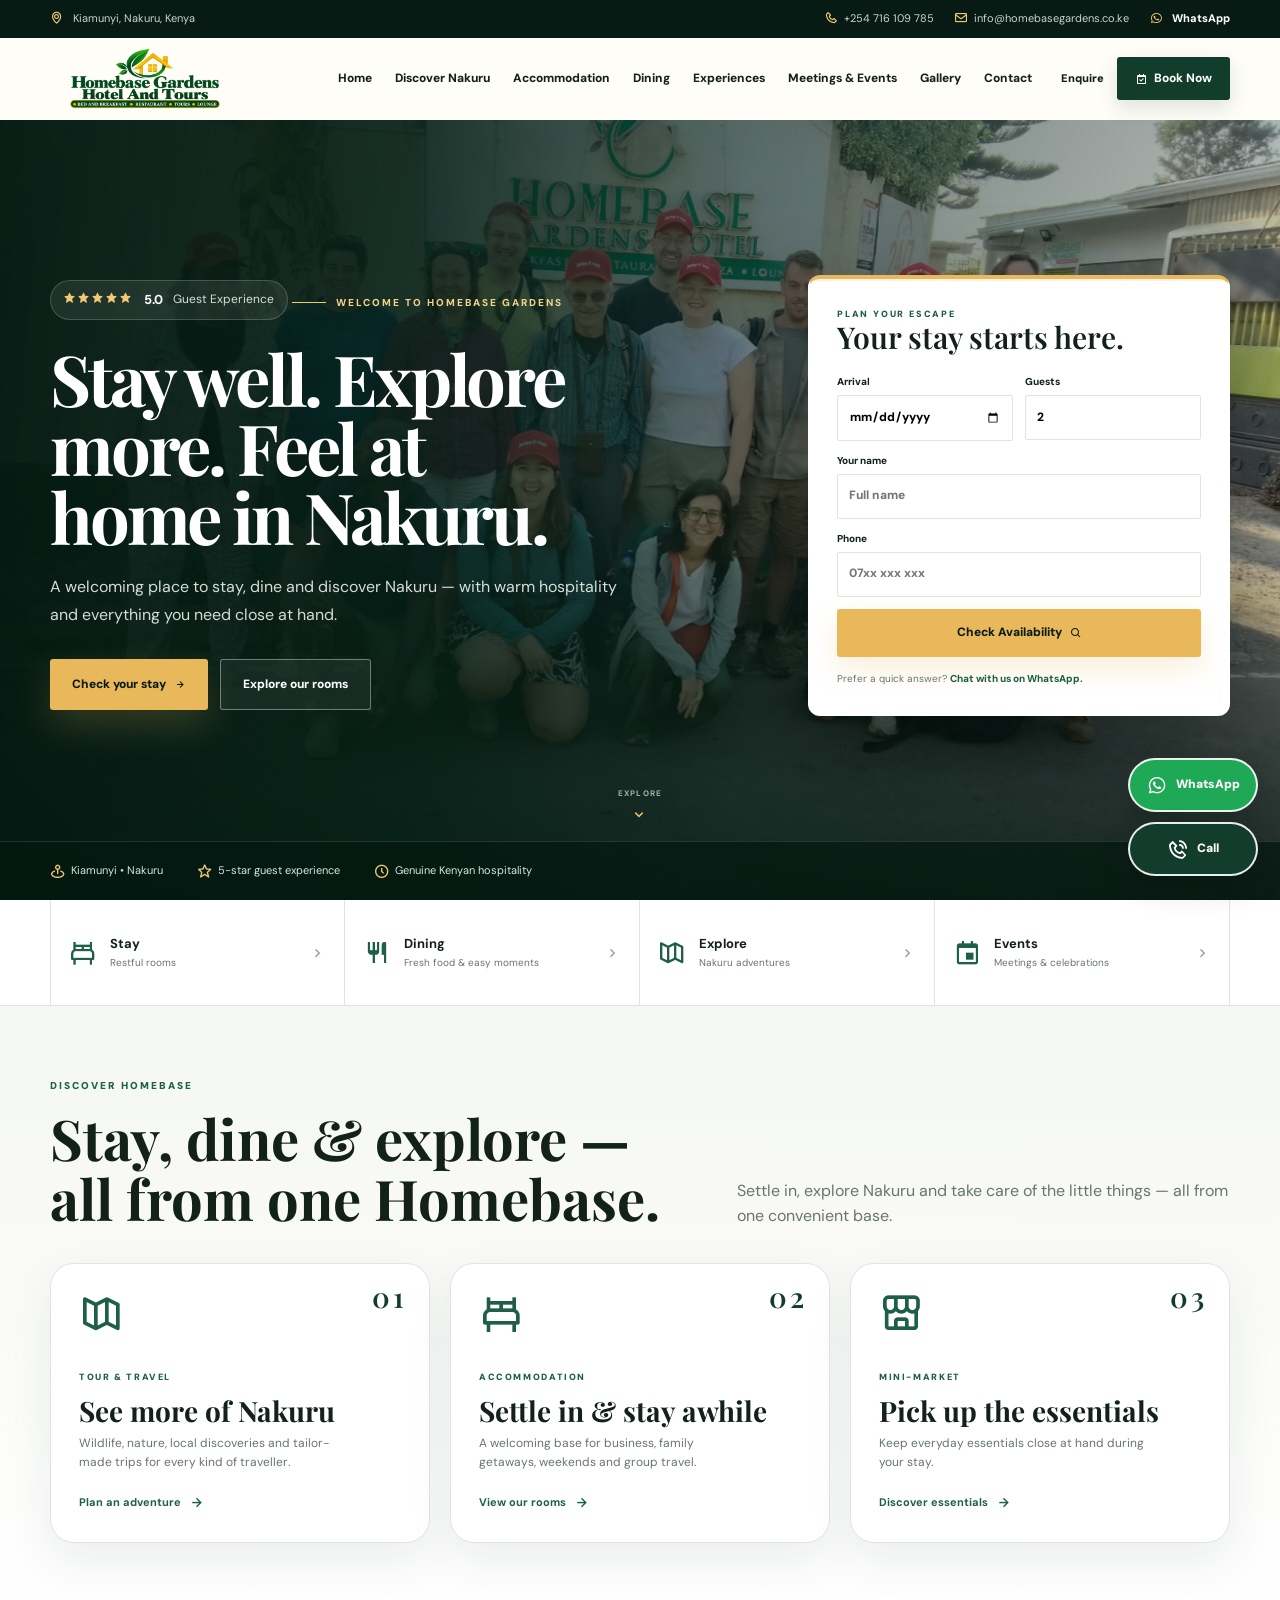
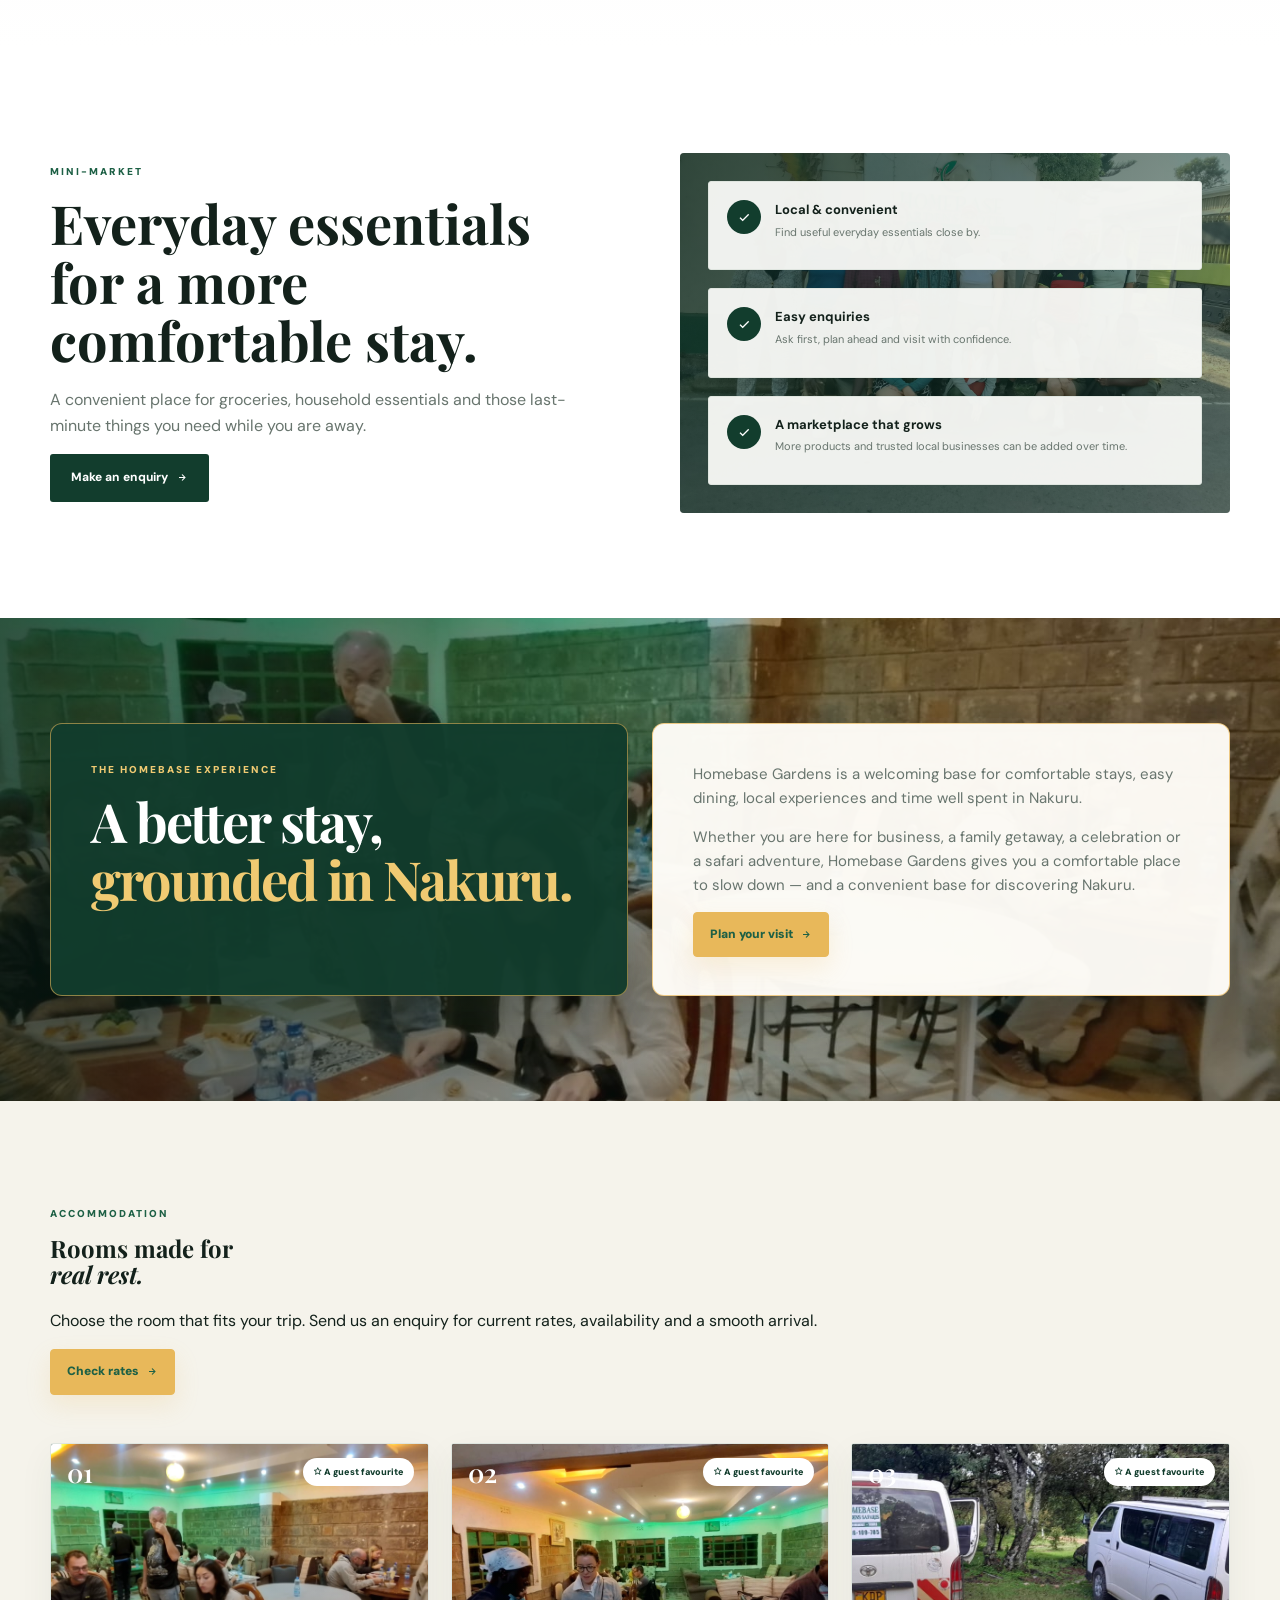
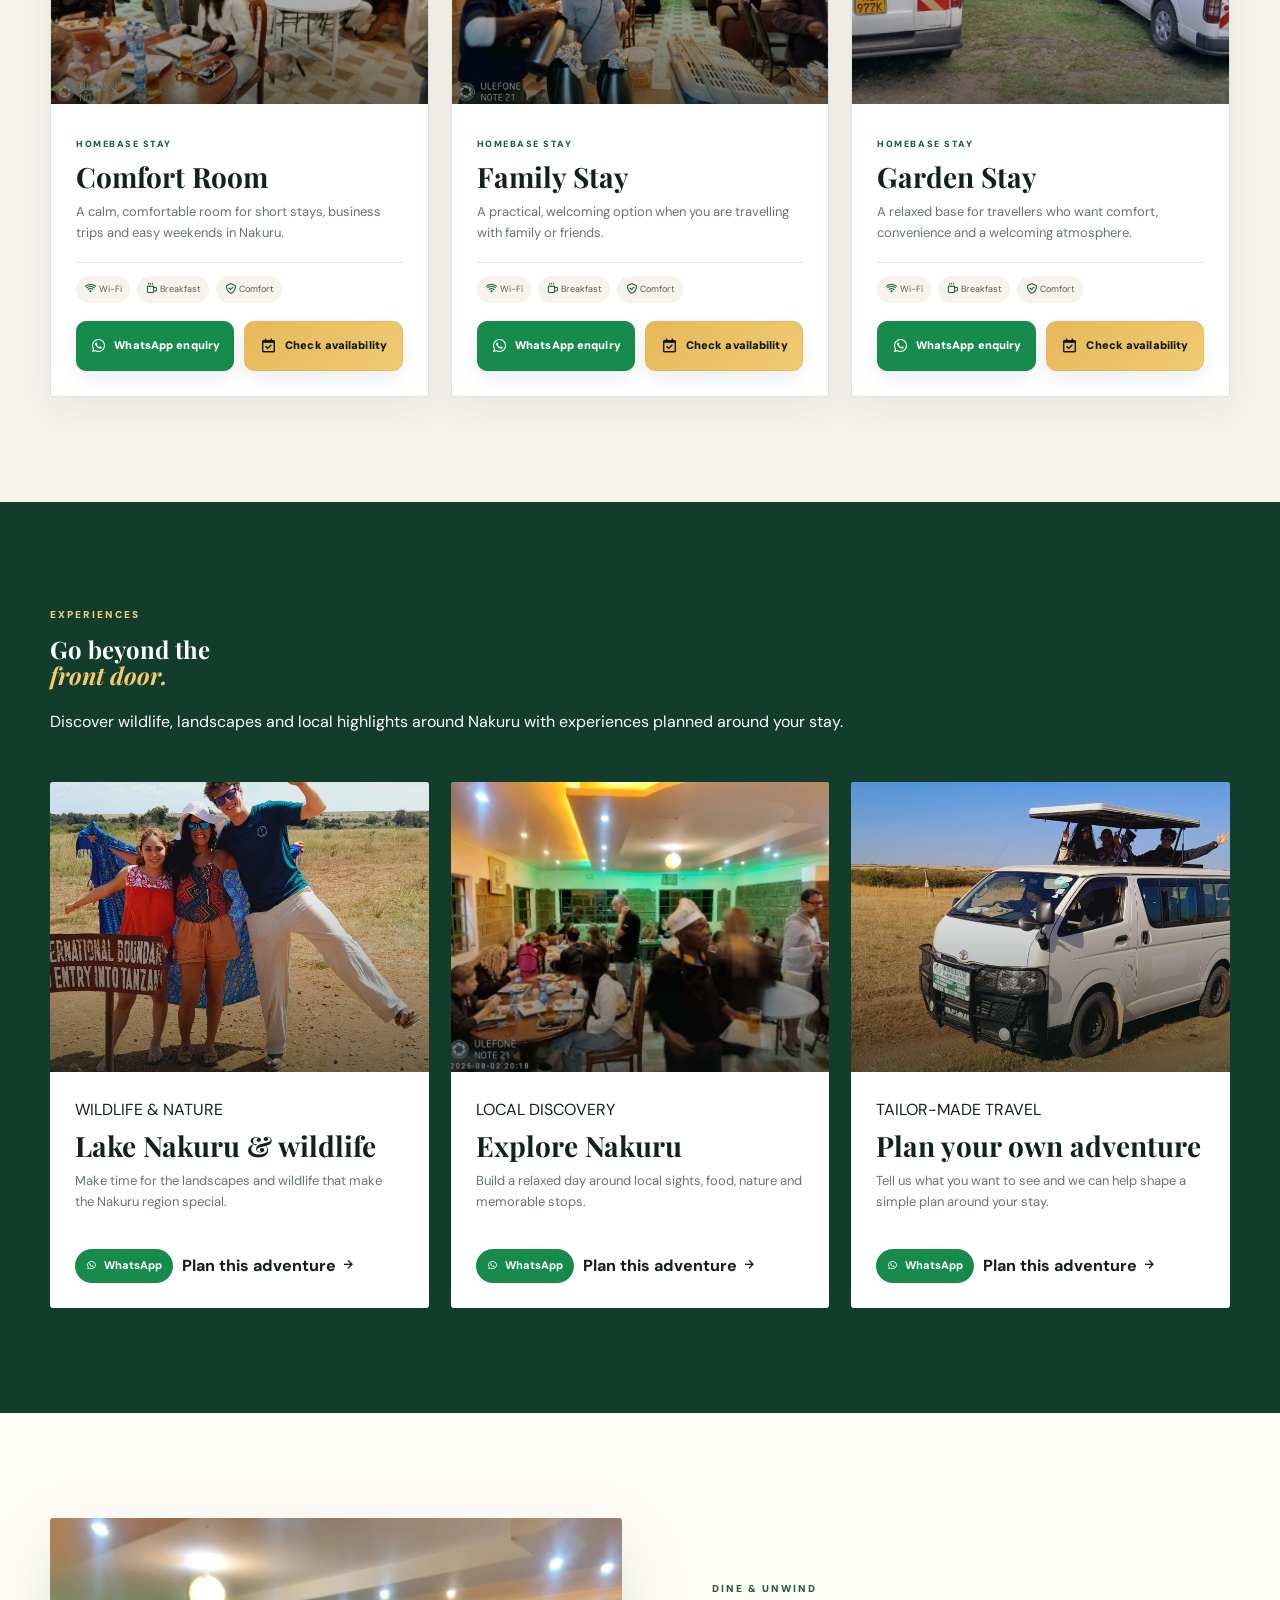
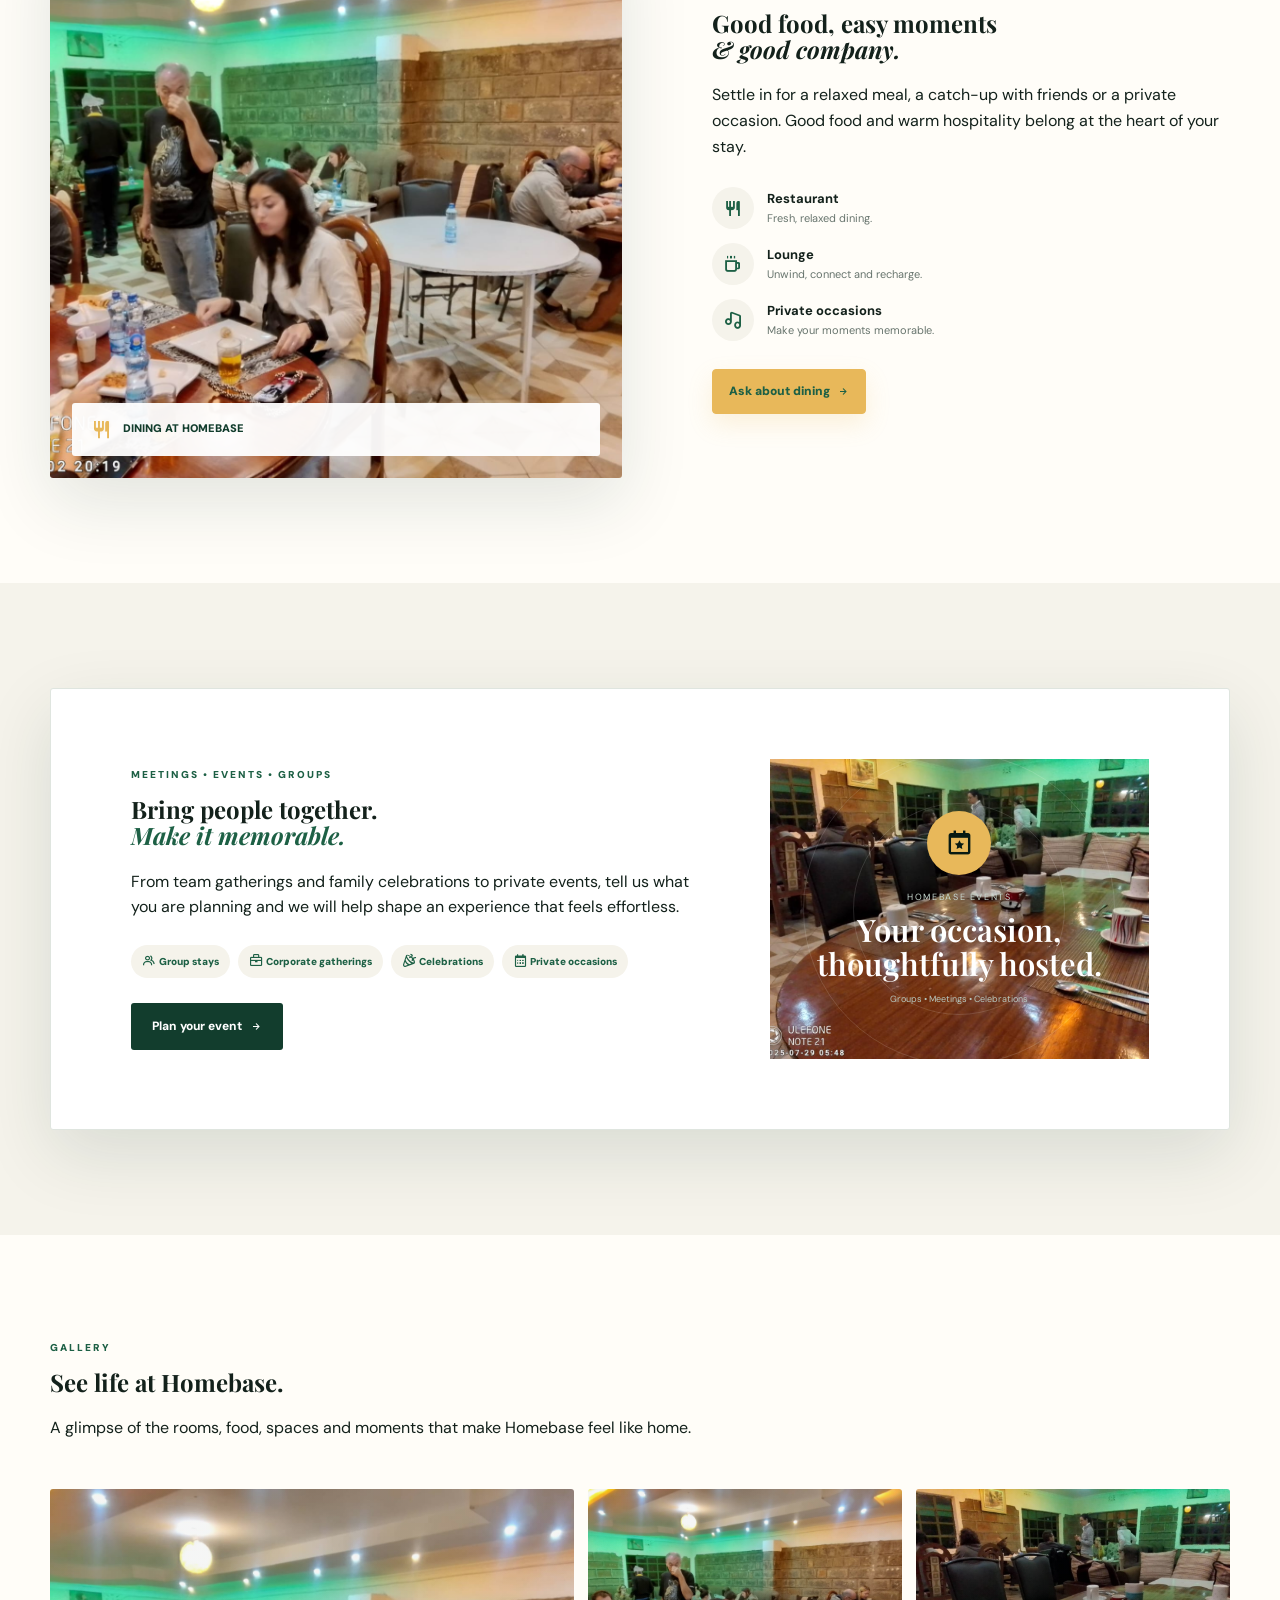
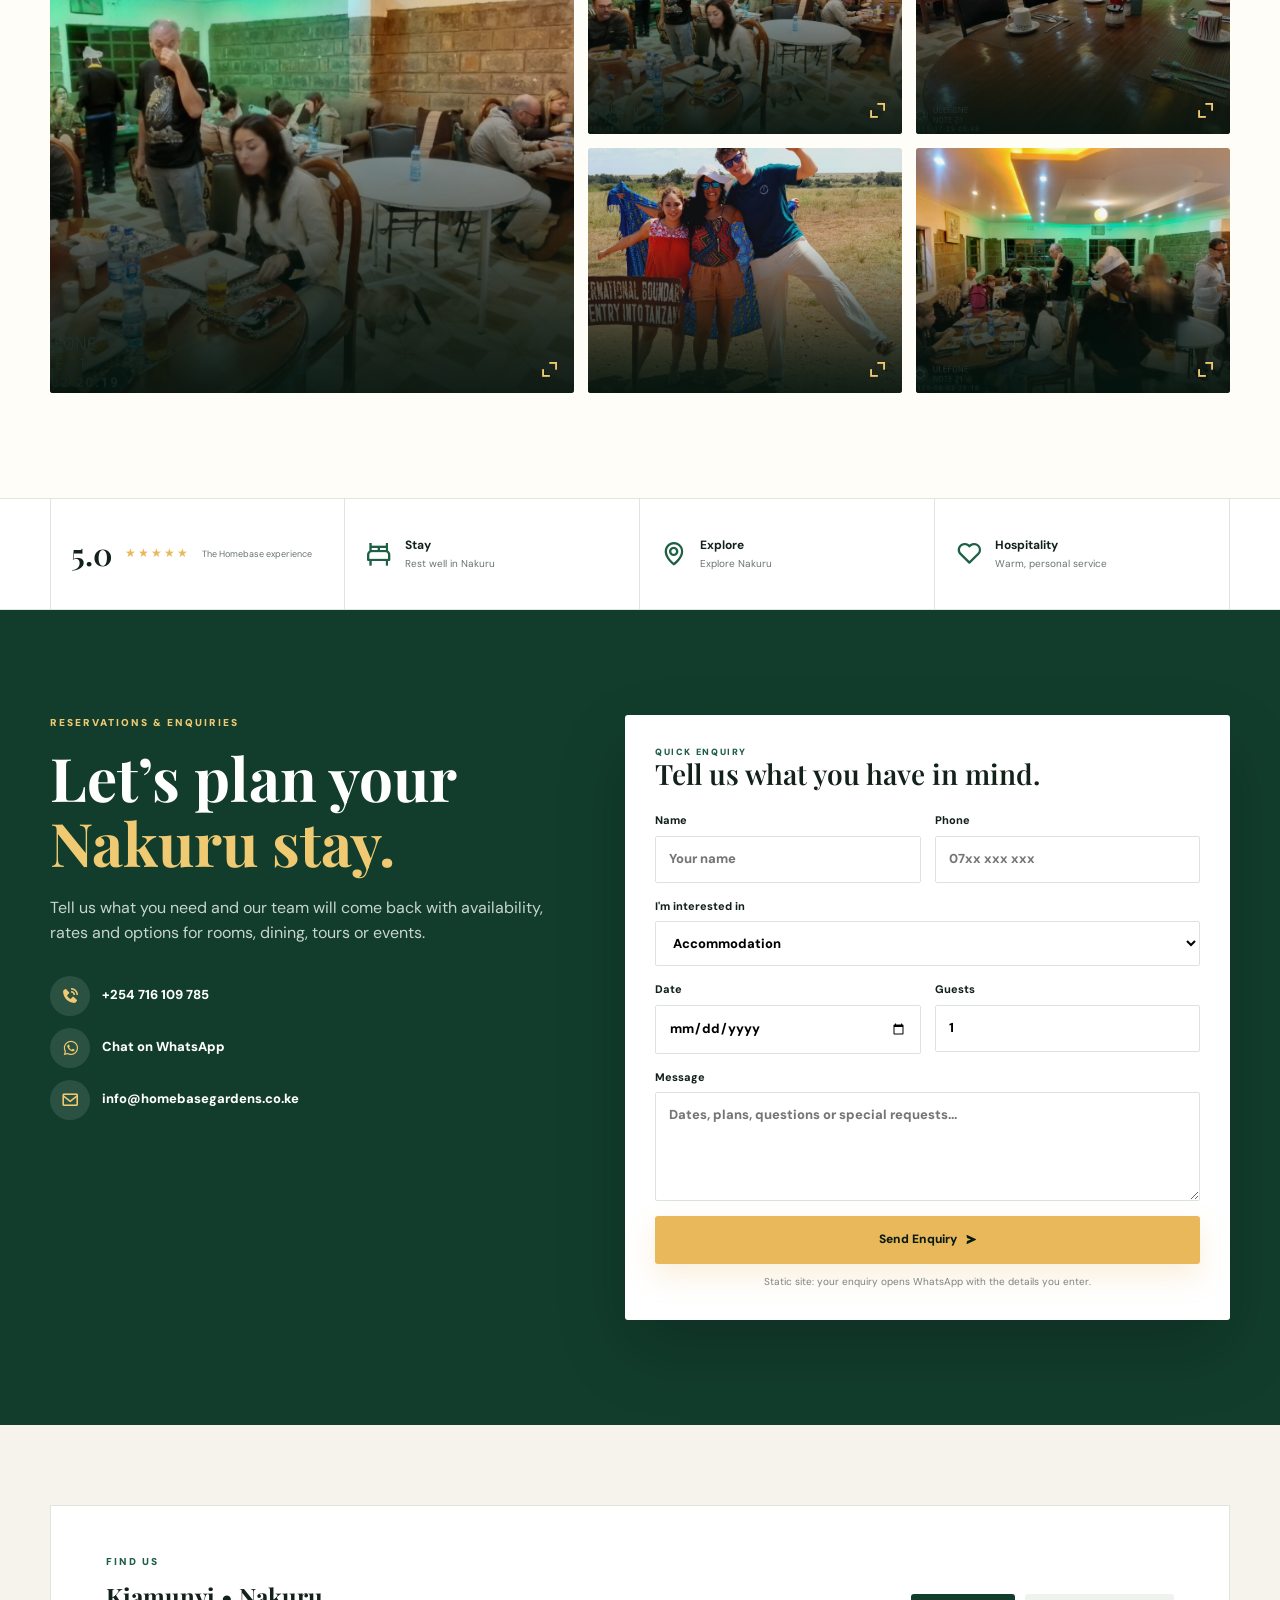
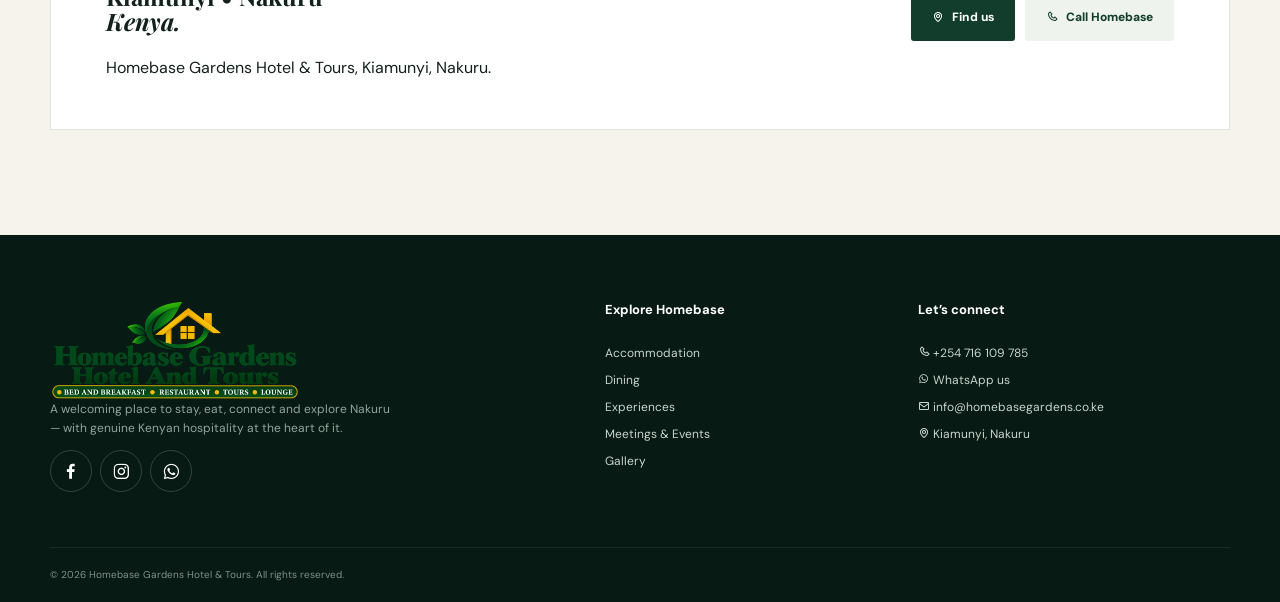
==== index.html @ 02506a5d "add" ====
<!doctype html>
<html lang="en">
<head>
<meta charset="utf-8">
<meta name="viewport" content="width=device-width,initial-scale=1">
<meta name="description" content="Homebase Gardens Hotel & Tours — stay, dine and explore Nakuru from one welcoming base.">
<meta name="theme-color" content="#123d2d">
<title>Homebase Gardens Hotel & Tours | Nakuru</title>
<link rel="preconnect" href="https://fonts.googleapis.com">
<link rel="preconnect" href="https://fonts.gstatic.com" crossorigin>
<link href="https://fonts.googleapis.com/css2?family=DM+Sans:wght@400;500;600;700;800&family=Playfair+Display:wght@500;600;700&display=swap" rel="stylesheet">
<link href="https://unpkg.com/boxicons@2.1.4/css/boxicons.min.css" rel="stylesheet">
<link rel="stylesheet" href="style.css">
</head>
<body>
<div class="topbar"><div class="container topbar-inner"><span><i class='bx bx-map'></i> Kiamunyi, Nakuru, Kenya</span><div class="toplinks"><a href="tel:+254716109785"><i class='bx bx-phone'></i>+254 716 109 785</a><a href="mailto:info@homebasegardens.co.ke"><i class='bx bx-envelope'></i>info@homebasegardens.co.ke</a><a class="top-wa" href="https://wa.me/254716109785" target="_blank" rel="noopener"><i class='bx bxl-whatsapp'></i> WhatsApp</a></div></div></div>
<header class="site-header" id="header"><div class="container nav-wrap">
<a class="brand" href="index.html"><img src="logo.png" alt="Homebase Gardens Hotel & Tours"></a>
<nav class="nav" id="nav">
<a href="index.html">Home</a><a href="#discover">Discover Nakuru</a><a href="#stay">Accommodation</a><a href="#dining">Dining</a><a href="#experiences">Experiences</a><a href="#events">Meetings & Events</a><a href="gallery.html">Gallery</a><a href="#contact">Contact</a>
<div class="nav-account"><a class="nav-login" href="#booking">Enquire</a><a class="nav-book" href="#booking"><i class='bx bx-calendar-check'></i> Book Now</a></div>
</nav>
<button class="menu-toggle" id="menuToggle" aria-label="Open menu" aria-expanded="false"><i class='bx bx-menu'></i></button>
</div></header>

<main>
<section class="hero-sarova" id="home">
<div class="hero-media" style="background-image:url('gallery-02.jpg')"></div><div class="hero-shade"></div>
<div class="container hero-content">
<div class="hero-copy">
<div class="hero-rating"><span class="stars"><i class="bx bxs-star"></i><i class="bx bxs-star"></i><i class="bx bxs-star"></i><i class="bx bxs-star"></i><i class="bx bxs-star"></i></span><b>5.0</b><span>Guest Experience</span></div>
<span class="hero-kicker">WELCOME TO HOMEBASE GARDENS</span>
<h1>Stay well. Explore more. Feel at home in Nakuru.</h1>
<p>A welcoming place to stay, dine and discover Nakuru — with warm hospitality and everything you need close at hand.</p>
<div class="hero-actions"><a class="btn btn-gold" href="#booking">Check your stay <i class='bx bx-right-arrow-alt'></i></a><a class="btn btn-outline-light" href="#stay">Explore our rooms</a></div>
</div>
<div class="hero-booking">
<div class="hb-title"><span>PLAN YOUR ESCAPE</span><strong>Your stay starts here.</strong></div>
<form id="heroBookingForm">
<label>Arrival<input type="date" name="booking_date" required></label><label>Guests<input type="number" name="guests" min="1" value="2" required></label><label>Your name<input type="text" name="name" placeholder="Full name" required></label><label>Phone<input type="tel" name="phone" placeholder="07xx xxx xxx" required></label>
<button class="btn btn-gold full" type="submit">Check Availability <i class='bx bx-search'></i></button>
</form><small>Prefer a quick answer? <a href="https://wa.me/254716109785">Chat with us on WhatsApp.</a></small>
</div></div>
<div class="hero-scroll-cue" aria-hidden="true"><span>Explore</span><i class="bx bx-chevron-down"></i></div>
<div class="hero-bottom"><div class="container"><span><i class='bx bx-map-pin'></i> Kiamunyi • Nakuru</span><span><i class='bx bx-star'></i> 5-star guest experience</span><span><i class='bx bx-time-five'></i> Genuine Kenyan hospitality</span></div></div>
</section>

<section class="service-strip"><div class="container service-grid"><a href="#stay"><i class='bx bx-bed'></i><span><b>Stay</b><small>Restful rooms</small></span><i class='bx bx-chevron-right'></i></a><a href="#dining"><i class='bx bx-restaurant'></i><span><b>Dining</b><small>Fresh food & easy moments</small></span><i class='bx bx-chevron-right'></i></a><a href="#experiences"><i class='bx bx-map-alt'></i><span><b>Explore</b><small>Nakuru adventures</small></span><i class='bx bx-chevron-right'></i></a><a href="#events"><i class='bx bx-calendar-event'></i><span><b>Events</b><small>Meetings & celebrations</small></span><i class='bx bx-chevron-right'></i></a></div></section>

<section class="section priority-marketplace" id="discover"><div class="container"><div class="priority-head reveal"><div><span class="eyebrow">DISCOVER HOMEBASE</span><h2>Stay, dine & explore — all from one Homebase.</h2></div><p>Settle in, explore Nakuru and take care of the little things — all from one convenient base.</p></div><div class="priority-grid reveal">
<a class="priority-card priority-tour" href="#experiences"><span class="priority-no">01</span><i class='bx bx-map-alt'></i><div><small>TOUR & TRAVEL</small><h3>See more of Nakuru</h3><p>Wildlife, nature, local discoveries and tailor-made trips for every kind of traveller.</p><strong>Plan an adventure <i class='bx bx-right-arrow-alt'></i></strong></div></a>
<a class="priority-card priority-stay" href="#stay"><span class="priority-no">02</span><i class='bx bx-bed'></i><div><small>ACCOMMODATION</small><h3>Settle in & stay awhile</h3><p>A welcoming base for business, family getaways, weekends and group travel.</p><strong>View our rooms <i class='bx bx-right-arrow-alt'></i></strong></div></a>
<a class="priority-card priority-market" href="#market"><span class="priority-no">03</span><i class='bx bx-store-alt'></i><div><small>MINI-MARKET</small><h3>Pick up the essentials</h3><p>Keep everyday essentials close at hand during your stay.</p><strong>Discover essentials <i class='bx bx-right-arrow-alt'></i></strong></div></a>
</div></div></section>

<section class="section mini-market" id="market"><div class="container market-wrap"><div><span class="eyebrow">MINI-MARKET</span><h2>Everyday essentials for a more comfortable stay.</h2><p>A convenient place for groceries, household essentials and those last-minute things you need while you are away.</p><a class="btn btn-green" href="#booking">Make an enquiry <i class='bx bx-right-arrow-alt'></i></a></div><div class="market-points" style="background-image:url('gallery-02.jpg')"><div><i class='bx bx-check'></i><span><b>Local & convenient</b>Find useful everyday essentials close by.</span></div><div><i class='bx bx-check'></i><span><b>Easy enquiries</b>Ask first, plan ahead and visit with confidence.</span></div><div><i class='bx bx-check'></i><span><b>A marketplace that grows</b>More products and trusted local businesses can be added over time.</span></div></div></div></section>

<section class="section intro-premium" style="background-image:url('gallery-01.jpg')"><div class="container two-col-intro"><div><span class="eyebrow">THE HOMEBASE EXPERIENCE</span><h2>A better stay,<br><em>grounded in Nakuru.</em></h2></div><div><p>Homebase Gardens is a welcoming base for comfortable stays, easy dining, local experiences and time well spent in Nakuru.</p><p class="muted">Whether you are here for business, a family getaway, a celebration or a safari adventure, Homebase Gardens gives you a comfortable place to slow down — and a convenient base for discovering Nakuru.</p><a class="text-btn" href="#booking">Plan your visit <i class='bx bx-right-arrow-alt'></i></a></div></div></section>

<section class="section stay-premium" id="stay"><div class="container"><div class="section-head-premium reveal"><div><span class="eyebrow">ACCOMMODATION</span><h2>Rooms made for<br><em>real rest.</em></h2></div><div><p>Choose the room that fits your trip. Send us an enquiry for current rates, availability and a smooth arrival.</p><a class="text-btn" href="#booking">Check rates <i class='bx bx-right-arrow-alt'></i></a></div></div>
<div class="room-grid premium-rooms">
<article class="room-card premium-room"><div class="room-photo" style="background-image:url('gallery-01.jpg')"><span class="room-number">01</span><span class="room-tag"><i class='bx bx-star'></i> A guest favourite</span></div><div class="room-body"><span class="card-kicker">HOMEBASE STAY</span><h3>Comfort Room</h3><p>A calm, comfortable room for short stays, business trips and easy weekends in Nakuru.</p><div class="amenity-row"><span><i class='bx bx-wifi'></i> Wi-Fi</span><span><i class='bx bx-coffee'></i> Breakfast</span><span><i class='bx bx-check-shield'></i> Comfort</span></div><div class="listing-actions"><a class="btn btn-wa" href="https://wa.me/254716109785?text=Hello%20Homebase%20Gardens%2C%20I%20would%20like%20to%20enquire%20about%20a%20Comfort%20Room."><i class='bx bxl-whatsapp'></i> WhatsApp enquiry</a><a class="btn btn-gold room-action" href="#booking" data-room="Comfort Room"><i class='bx bx-calendar-check'></i> Check availability</a></div></div></article>
<article class="room-card premium-room"><div class="room-photo" style="background-image:url('gallery-03.jpg')"><span class="room-number">02</span><span class="room-tag"><i class='bx bx-star'></i> A guest favourite</span></div><div class="room-body"><span class="card-kicker">HOMEBASE STAY</span><h3>Family Stay</h3><p>A practical, welcoming option when you are travelling with family or friends.</p><div class="amenity-row"><span><i class='bx bx-wifi'></i> Wi-Fi</span><span><i class='bx bx-coffee'></i> Breakfast</span><span><i class='bx bx-check-shield'></i> Comfort</span></div><div class="listing-actions"><a class="btn btn-wa" href="https://wa.me/254716109785?text=Hello%20Homebase%20Gardens%2C%20I%20would%20like%20to%20enquire%20about%20a%20Family%20Stay."><i class='bx bxl-whatsapp'></i> WhatsApp enquiry</a><a class="btn btn-gold room-action" href="#booking" data-room="Family Stay"><i class='bx bx-calendar-check'></i> Check availability</a></div></div></article>
<article class="room-card premium-room"><div class="room-photo" style="background-image:url('gallery-06.jpg')"><span class="room-number">03</span><span class="room-tag"><i class='bx bx-star'></i> A guest favourite</span></div><div class="room-body"><span class="card-kicker">HOMEBASE STAY</span><h3>Garden Stay</h3><p>A relaxed base for travellers who want comfort, convenience and a welcoming atmosphere.</p><div class="amenity-row"><span><i class='bx bx-wifi'></i> Wi-Fi</span><span><i class='bx bx-coffee'></i> Breakfast</span><span><i class='bx bx-check-shield'></i> Comfort</span></div><div class="listing-actions"><a class="btn btn-wa" href="https://wa.me/254716109785?text=Hello%20Homebase%20Gardens%2C%20I%20would%20like%20to%20enquire%20about%20a%20Garden%20Stay."><i class='bx bxl-whatsapp'></i> WhatsApp enquiry</a><a class="btn btn-gold room-action" href="#booking" data-room="Garden Stay"><i class='bx bx-calendar-check'></i> Check availability</a></div></div></article>
</div></div></section>

<section class="section experience-premium" id="experiences"><div class="container"><div class="section-head-premium light reveal"><div><span class="eyebrow eyebrow-gold">EXPERIENCES</span><h2>Go beyond the<br><em>front door.</em></h2></div><div><p>Discover wildlife, landscapes and local highlights around Nakuru with experiences planned around your stay.</p></div></div><div class="experience-grid">
<article class="experience-card"><div class="experience-photo" style="background-image:url('gallery-14.jpg')"></div><div class="experience-body"><span>WILDLIFE & NATURE</span><h3>Lake Nakuru & wildlife</h3><p>Make time for the landscapes and wildlife that make the Nakuru region special.</p><div class="experience-actions"><a class="experience-wa" href="https://wa.me/254716109785?text=Hello%20Homebase%20Gardens%2C%20I%20would%20like%20to%20enquire%20about%20Lake%20Nakuru%20and%20wildlife."><i class='bx bxl-whatsapp'></i> WhatsApp</a><a href="#booking">Plan this adventure <i class='bx bx-right-arrow-alt'></i></a></div></div></article>
<article class="experience-card"><div class="experience-photo" style="background-image:url('gallery-16.jpg')"></div><div class="experience-body"><span>LOCAL DISCOVERY</span><h3>Explore Nakuru</h3><p>Build a relaxed day around local sights, food, nature and memorable stops.</p><div class="experience-actions"><a class="experience-wa" href="https://wa.me/254716109785?text=Hello%20Homebase%20Gardens%2C%20I%20would%20like%20to%20enquire%20about%20exploring%20Nakuru."><i class='bx bxl-whatsapp'></i> WhatsApp</a><a href="#booking">Plan this adventure <i class='bx bx-right-arrow-alt'></i></a></div></div></article>
<article class="experience-card"><div class="experience-photo" style="background-image:url('gallery-05.jpg')"></div><div class="experience-body"><span>TAILOR-MADE TRAVEL</span><h3>Plan your own adventure</h3><p>Tell us what you want to see and we can help shape a simple plan around your stay.</p><div class="experience-actions"><a class="experience-wa" href="https://wa.me/254716109785?text=Hello%20Homebase%20Gardens%2C%20I%20would%20like%20to%20plan%20a%20tailor-made%20adventure."><i class='bx bxl-whatsapp'></i> WhatsApp</a><a href="#booking">Plan this adventure <i class='bx bx-right-arrow-alt'></i></a></div></div></article>
</div></div></section>

<section class="section dining-premium" id="dining"><div class="container split-feature"><div class="feature-image dining-image" style="background-image:url('gallery-13.jpg')"><div class="feature-badge"><i class='bx bx-restaurant'></i><span>DINING AT HOMEBASE</span></div></div><div class="feature-copy"><span class="eyebrow">DINE & UNWIND</span><h2>Good food, easy moments<br><em>& good company.</em></h2><p>Settle in for a relaxed meal, a catch-up with friends or a private occasion. Good food and warm hospitality belong at the heart of your stay.</p><div class="icon-points"><div><i class='bx bx-restaurant'></i><span><strong>Restaurant</strong>Fresh, relaxed dining.</span></div><div><i class='bx bx-coffee'></i><span><strong>Lounge</strong>Unwind, connect and recharge.</span></div><div><i class='bx bx-music'></i><span><strong>Private occasions</strong>Make your moments memorable.</span></div></div><a class="text-btn" href="#booking">Ask about dining <i class='bx bx-right-arrow-alt'></i></a></div></div></section>

<section class="section events-premium" id="events"><div class="container events-wrap"><div class="events-copy"><span class="eyebrow">MEETINGS • EVENTS • GROUPS</span><h2>Bring people together.<br><em>Make it memorable.</em></h2><p>From team gatherings and family celebrations to private events, tell us what you are planning and we will help shape an experience that feels effortless.</p><div class="event-points"><span><i class='bx bx-group'></i> Group stays</span><span><i class='bx bx-briefcase'></i> Corporate gatherings</span><span><i class='bx bx-party'></i> Celebrations</span><span><i class='bx bx-calendar'></i> Private occasions</span></div><a class="btn btn-green" href="#booking">Plan your event <i class='bx bx-right-arrow-alt'></i></a></div><div class="event-card" style="background-image:url('gallery-04.jpg')"><div class="event-icon"><i class='bx bx-calendar-star'></i></div><span>HOMEBASE EVENTS</span><strong>Your occasion,<br>thoughtfully hosted.</strong><small>Groups • Meetings • Celebrations</small></div></div></section>

<section class="section gallery-premium" id="gallery"><div class="container"><div class="section-head-premium reveal"><div><span class="eyebrow">GALLERY</span><h2>See life at Homebase.</h2></div><p>A glimpse of the rooms, food, spaces and moments that make Homebase feel like home.</p></div><div class="gallery-grid premium-gallery" id="homeGalleryGrid">
<button type="button" class="gallery-item gallery-home-item g1" style="background-image:url('gallery-01.jpg')" data-gallery-image="gallery-01.jpg" aria-label="View room photo"><span class="gallery-item-shade"></span><span class="gallery-item-caption"><i class='bx bx-expand-alt'></i></span></button>
<button type="button" class="gallery-item gallery-home-item g2" style="background-image:url('gallery-13.jpg')" data-gallery-image="gallery-13.jpg" aria-label="View dining photo"><span class="gallery-item-shade"></span><span class="gallery-item-caption"><i class='bx bx-expand-alt'></i></span></button>
<button type="button" class="gallery-item gallery-home-item g3" style="background-image:url('gallery-04.jpg')" data-gallery-image="gallery-04.jpg" aria-label="View events photo"><span class="gallery-item-shade"></span><span class="gallery-item-caption"><i class='bx bx-expand-alt'></i></span></button>
<button type="button" class="gallery-item gallery-home-item g4" style="background-image:url('gallery-14.jpg')" data-gallery-image="gallery-14.jpg" aria-label="View experience photo"><span class="gallery-item-shade"></span><span class="gallery-item-caption"><i class='bx bx-expand-alt'></i></span></button>
<button type="button" class="gallery-item gallery-home-item g5" style="background-image:url('gallery-16.jpg')" data-gallery-image="gallery-16.jpg" aria-label="View Nakuru photo"><span class="gallery-item-shade"></span><span class="gallery-item-caption"><i class='bx bx-expand-alt'></i></span></button>
</div></div></section>
<div class="home-gallery-lightbox" id="homeGalleryLightbox" aria-hidden="true" hidden><button type="button" class="home-gallery-lightbox-close" id="homeGalleryClose" aria-label="Close"><i class='bx bx-x'></i></button><button type="button" class="home-gallery-lightbox-arrow prev" id="homeGalleryPrev" aria-label="Previous"><i class='bx bx-chevron-left'></i></button><figure class="home-gallery-lightbox-content"><img src="" id="homeGalleryLightboxImage" alt=""></figure><button type="button" class="home-gallery-lightbox-arrow next" id="homeGalleryNext" aria-label="Next"><i class='bx bx-chevron-right'></i></button></div>

<section class="trust-band"><div class="container trust-grid"><div><strong>5.0</strong><span class="stars">★★★★★</span><small>The Homebase experience</small></div><div><i class='bx bx-bed'></i><span><b>Stay</b>Rest well in Nakuru</span></div><div><i class='bx bx-map'></i><span><b>Explore</b>Explore Nakuru</span></div><div><i class='bx bx-heart'></i><span><b>Hospitality</b>Warm, personal service</span></div></div></section>

<section class="section booking-premium" id="booking"><div class="container booking-grid"><div class="booking-copy"><span class="eyebrow eyebrow-gold">RESERVATIONS & ENQUIRIES</span><h2>Let’s plan your<br><em>Nakuru stay.</em></h2><p>Tell us what you need and our team will come back with availability, rates and options for rooms, dining, tours or events.</p><div class="contact-stack"><a href="tel:+254716109785"><i class='bx bxs-phone-call'></i><span>+254 716 109 785</span></a><a href="https://wa.me/254716109785" target="_blank"><i class='bx bxl-whatsapp'></i><span>Chat on WhatsApp</span></a><a href="mailto:info@homebasegardens.co.ke"><i class='bx bx-envelope'></i><span>info@homebasegardens.co.ke</span></a></div></div>
<form class="booking-form" id="bookingForm"><div class="form-title"><span>QUICK ENQUIRY</span><strong>Tell us what you have in mind.</strong></div><div class="form-row"><label>Name<input id="name" name="name" required placeholder="Your name"></label><label>Phone<input id="phone" name="phone" required placeholder="07xx xxx xxx"></label></div><label>I'm interested in<select id="interest" name="interest"><option>Accommodation</option><option>Tours & Safaris</option><option>Restaurant / Lounge</option><option>Event / Group Booking</option></select></label><div class="form-row"><label>Date<input id="date" name="booking_date" type="date"></label><label>Guests<input id="guests" name="guests" type="number" min="1" value="1"></label></div><label>Message<textarea id="message" name="message" rows="4" placeholder="Dates, plans, questions or special requests..."></textarea></label><button class="btn btn-gold full" type="submit">Send Enquiry <i class='bx bxs-send'></i></button><small>Static site: your enquiry opens WhatsApp with the details you enter.</small></form></div></section>

<section class="section contact-premium" id="contact"><div class="container contact-card"><div><span class="eyebrow">FIND US</span><h2>Kiamunyi • Nakuru<br><em>Kenya.</em></h2><p>Homebase Gardens Hotel & Tours, Kiamunyi, Nakuru.</p></div><div class="contact-actions"><a class="btn btn-green" href="https://www.google.com/maps/search/?api=1&query=Homebase+Gardens+Nakuru" target="_blank" rel="noopener"><i class='bx bx-map'></i> Find us</a><a class="btn btn-soft" href="tel:+254716109785"><i class='bx bx-phone'></i> Call Homebase</a></div></div></section>
</main>

<div class="floating-contact" aria-label="Quick contact options"><a class="floating-action floating-whatsapp" href="https://wa.me/254716109785?text=Hello%20Homebase%20Gardens%2C%20I%20would%20like%20to%20make%20an%20enquiry." target="_blank" rel="noopener noreferrer" aria-label="Chat on WhatsApp"><i class="bx bxl-whatsapp"></i><span>WhatsApp</span></a><a class="floating-action floating-call" href="tel:+254716109785" aria-label="Call Homebase"><i class="bx bx-phone-call"></i><span>Call</span></a></div>
<footer class="footer"><div class="container footer-main"><div class="footer-brand"><img src="logo.png" alt="Homebase Gardens Hotel and Tours" class="footer-logo"><p>A welcoming place to stay, eat, connect and explore Nakuru — with genuine Kenyan hospitality at the heart of it.</p><div class="socials"><a href="https://web.facebook.com/people/Homebase-gardens-hotel/100053003872298/" target="_blank" rel="noopener" aria-label="Facebook"><i class="bx bxl-facebook"></i></a><a href="https://www.instagram.com/homebasegardens/" target="_blank" rel="noopener" aria-label="Instagram"><i class="bx bxl-instagram"></i></a><a href="https://wa.me/254716109785" target="_blank" rel="noopener" aria-label="WhatsApp"><i class="bx bxl-whatsapp"></i></a></div></div><div><h4>Explore Homebase</h4><a href="#stay">Accommodation</a><a href="#dining">Dining</a><a href="#experiences">Experiences</a><a href="#events">Meetings &amp; Events</a><a href="gallery.html">Gallery</a></div><div><h4>Let’s connect</h4><a href="tel:+254716109785"><i class="bx bx-phone"></i> +254 716 109 785</a><a href="https://wa.me/254716109785" target="_blank" rel="noopener"><i class="bx bxl-whatsapp"></i> WhatsApp us</a><a href="mailto:info@homebasegardens.co.ke"><i class="bx bx-envelope"></i> info@homebasegardens.co.ke</a><span><i class="bx bx-map"></i> Kiamunyi, Nakuru</span></div></div><div class="container footer-bottom"><span>&copy; <span id="year"></span> Homebase Gardens Hotel &amp; Tours. All rights reserved.</span></div></footer>

<script>
(function(){
  const today=new Date().toISOString().split('T')[0];
  document.querySelectorAll('input[type="date"]').forEach(i=>i.min=today);
  const wa='254716109785';
  function openWhatsApp(form){
    const fd=new FormData(form);
    const lines=['Hello Homebase Gardens, I would like to make an enquiry.','',`Name: ${fd.get('name')||''}`,`Phone: ${fd.get('phone')||''}`,`Interest: ${fd.get('interest')||'Accommodation'}`,`Date: ${fd.get('booking_date')||'Not specified'}`,`Guests: ${fd.get('guests')||'1'}`,`Message: ${fd.get('message')||'Please share availability and current rates.'}`];
    window.open(`https://wa.me/${wa}?text=${encodeURIComponent(lines.join('\n'))}`,'_blank','noopener');
  }
  const booking=document.getElementById('bookingForm');
  if(booking) booking.addEventListener('submit',function(e){e.preventDefault();openWhatsApp(booking);});
  const hero=document.getElementById('heroBookingForm');
  if(hero) hero.addEventListener('submit',function(e){e.preventDefault();const fd=new FormData(hero);const lines=['Hello Homebase Gardens, I would like to check availability.','',`Name: ${fd.get('name')}`,`Phone: ${fd.get('phone')}`,`Arrival: ${fd.get('booking_date')}`,`Guests: ${fd.get('guests')}`];window.open(`https://wa.me/${wa}?text=${encodeURIComponent(lines.join('\n'))}`,'_blank','noopener');});
  document.querySelectorAll('.room-action').forEach(a=>a.addEventListener('click',function(){const interest=document.getElementById('interest');const msg=document.getElementById('message');if(interest)interest.value='Accommodation';if(msg)msg.value='I would like availability and the current rate for the '+this.dataset.room+'.';}));
  const items=[...document.querySelectorAll('.gallery-home-item')],box=document.getElementById('homeGalleryLightbox'),img=document.getElementById('homeGalleryLightboxImage');let idx=0;
  function show(i){if(!box||!img||!items.length)return;idx=(i+items.length)%items.length;img.src=items[idx].dataset.galleryImage;img.alt='Homebase gallery photo';box.hidden=false;box.setAttribute('aria-hidden','false');document.body.classList.add('gallery-lightbox-open');}
  function hide(){if(!box)return;box.hidden=true;box.setAttribute('aria-hidden','true');if(img)img.src='';document.body.classList.remove('gallery-lightbox-open');}
  items.forEach((x,i)=>x.addEventListener('click',()=>show(i)));document.getElementById('homeGalleryClose')?.addEventListener('click',hide);document.getElementById('homeGalleryPrev')?.addEventListener('click',()=>show(idx-1));document.getElementById('homeGalleryNext')?.addEventListener('click',()=>show(idx+1));box?.addEventListener('click',e=>{if(e.target===box)hide();});document.addEventListener('keydown',e=>{if(!box||box.hidden)return;if(e.key==='Escape')hide();if(e.key==='ArrowLeft')show(idx-1);if(e.key==='ArrowRight')show(idx+1);});
})();
</script>
<script src="script.js" defer></script>
</body></html>
---- style.css ----
:root{--green:#123d2d;--green2:#1d6045;--lime:#c9dc70;--gold:#e8b85a;--gold2:#f0ca72;--cream:#f5f3eb;--paper:#fffdf8;--ink:#13211b;--muted:#68756e;--line:#dfe5df;--dark:#071a13;--shadow:0 24px 70px rgba(17,53,39,.12)}
*{box-sizing:border-box}html{scroll-behavior:smooth}body{margin:0;font-family:"DM Sans",sans-serif;background:var(--paper);color:var(--ink);line-height:1.6}body.menu-open{overflow:hidden}a{text-decoration:none;color:inherit}button,input,select,textarea{font:inherit}.container{width:min(1180px,calc(100% - 40px));margin:auto}h1,h2,h3,p{margin-top:0}h1,h2,h3{font-family:"Playfair Display",serif;line-height:1.08}.topbar{background:var(--dark);color:#c9d5cf;font-size:11px}.topbar-inner{min-height:38px;display:flex;justify-content:space-between;align-items:center;gap:20px}.topbar i{color:var(--gold2);font-size:14px;vertical-align:-2px;margin-right:6px}.toplinks{display:flex;gap:20px}.toplinks a:hover{color:#fff}.top-wa{font-weight:800;color:#fff}.site-header{height:82px;background:rgba(255,253,248,.97);position:sticky;top:0;z-index:1000;border-bottom:1px solid transparent;transition:.25s}.site-header.scrolled{box-shadow:0 10px 35px rgba(18,61,45,.1);border-color:var(--line);backdrop-filter:blur(14px)}.nav-wrap{height:100%;display:flex;align-items:center;justify-content:space-between;gap:25px}.brand img{width:190px;max-height:61px;object-fit:contain;display:block}.nav{display:flex;align-items:center;gap:23px;font-size:12px;font-weight:800}.nav>a:not(.nav-book){position:relative;padding:31px 0}.nav>a:not(.nav-book):after{content:"";position:absolute;left:0;right:100%;bottom:22px;height:2px;background:var(--gold);transition:.25s}.nav>a:not(.nav-book):hover:after{right:0}.nav-book{display:inline-flex;align-items:center;gap:7px;background:var(--green);color:#fff;padding:12px 18px;border-radius:3px;box-shadow:0 8px 20px rgba(18,61,45,.14)}.nav-book:hover{background:var(--green2)}.menu-toggle{display:none;border:0;background:none;font-size:30px;color:var(--green);cursor:pointer}
.hero-sarova{min-height:730px;position:relative;overflow:hidden;color:#fff;background:var(--green)}.hero-sarova .hero-media{position:absolute;inset:0;background-image:url('gallery-02.jpg');background-size:cover;background-position:center}.hero-shade{position:absolute;inset:0;background:linear-gradient(90deg,rgba(4,24,16,.93) 0%,rgba(7,34,24,.72) 47%,rgba(7,26,19,.24) 100%),linear-gradient(0deg,rgba(3,19,13,.65),transparent 48%)}.hero-content{position:relative;z-index:2;min-height:660px;display:grid;grid-template-columns:1fr 390px;gap:70px;align-items:center;padding:80px 0 100px}.hero-copy{max-width:720px}.hero-kicker{display:block;color:#e9d796;font-size:11px;font-weight:800;letter-spacing:.22em;margin-bottom:18px}.hero-sarova h1{font-size:clamp(50px,6vw,82px);max-width:780px;letter-spacing:-.05em;margin:0 0 22px}.hero-sarova .hero-copy>p{font-size:17px;line-height:1.8;color:#e2ebe6;max-width:620px}.hero-rating{display:inline-flex;align-items:center;gap:10px;padding:9px 13px;border:1px solid rgba(255,255,255,.2);background:rgba(255,255,255,.09);border-radius:999px;margin-bottom:25px;backdrop-filter:blur(12px);font-size:12px}.hero-rating .stars{color:var(--gold2);letter-spacing:2px}.hero-rating b{font-size:13px}.hero-rating>span:last-child{color:#d6e0da}.hero-actions{display:flex;gap:12px;flex-wrap:wrap}.btn{display:inline-flex;align-items:center;justify-content:center;gap:8px;border:0;border-radius:3px;padding:14px 21px;font-weight:800;font-size:12px;cursor:pointer;transition:.2s}.btn:hover{transform:translateY(-2px)}.btn-gold{background:var(--gold);color:var(--dark);box-shadow:0 12px 28px rgba(232,184,90,.22)}.btn-green{background:var(--green);color:#fff}.btn-outline-light{border:1px solid rgba(255,255,255,.38);color:#fff;background:rgba(255,255,255,.06)}.btn-soft{background:#edf1ec;color:var(--green)}.full{width:100%}.hero-booking{background:#fff;color:var(--ink);padding:27px;border-radius:4px;box-shadow:0 28px 80px rgba(0,0,0,.28);border-top:5px solid var(--gold)}.hb-title{display:grid;margin-bottom:20px}.hb-title span{font-size:9px;font-weight:900;letter-spacing:.2em;color:var(--green2)}.hb-title strong{font:600 29px/1.1 "Playfair Display"}.hero-booking form{display:grid;grid-template-columns:1fr 1fr;gap:12px}.hero-booking label{font-size:10px;font-weight:800}.hero-booking label:nth-of-type(3),.hero-booking label:nth-of-type(4),.hero-booking button{grid-column:span 2}.hero-booking input{width:100%;display:block;margin-top:5px;padding:11px;border:1px solid var(--line);border-radius:2px;outline:0;font-size:12px}.hero-booking input:focus{border-color:var(--green2)}.hero-booking small{display:block;margin-top:14px;color:var(--muted);font-size:10px}.hero-booking small a{color:var(--green2);font-weight:800}.hero-bottom{position:absolute;bottom:0;left:0;right:0;background:rgba(4,24,16,.72);border-top:1px solid rgba(255,255,255,.12)}.hero-bottom .container{min-height:64px;display:flex;align-items:center;justify-content:center;gap:50px;color:#dce5e0;font-size:11px}.hero-bottom i{color:var(--gold2);font-size:16px;vertical-align:-3px;margin-right:5px}
.service-strip{background:#fff;border-bottom:1px solid var(--line);box-shadow:0 12px 30px rgba(18,61,45,.05)}.service-grid{display:grid;grid-template-columns:repeat(4,1fr)}.service-grid a{min-height:105px;padding:20px 18px;display:flex;align-items:center;gap:13px;border-right:1px solid var(--line);transition:.2s}.service-grid a:first-child{border-left:1px solid var(--line)}.service-grid a:hover{background:var(--cream)}.service-grid>a>i:first-child{font-size:28px;color:var(--green2)}.service-grid span{flex:1}.service-grid b,.service-grid small{display:block}.service-grid b{font-size:13px}.service-grid small{color:var(--muted);font-size:10px}.service-grid>a>i:last-child{font-size:18px;color:#9aa69f}
.section{padding:105px 0}.eyebrow{display:block;color:var(--green2);font-size:10px;font-weight:900;letter-spacing:.2em;margin-bottom:14px}.eyebrow-gold{color:var(--gold2)}/* Homebase Experience: scenic image with dedicated green/gold text panels */
.intro-premium{
  position:relative;
  overflow:hidden;
  background-color:var(--green);
  background-size:cover;
  background-position:center;
  isolation:isolate;
}
.intro-premium:before{
  content:"";
  position:absolute;
  inset:0;
  background:linear-gradient(90deg,rgba(7,28,20,.72),rgba(7,28,20,.28) 58%,rgba(7,28,20,.42));
  z-index:-1;
}
.two-col-intro{
  display:grid;
  grid-template-columns:minmax(0,1fr) minmax(0,1fr);
  gap:24px;
  align-items:stretch;
}
.two-col-intro>div{
  position:relative;
  padding:38px 40px;
  background:rgba(18,61,45,.96);
  border:1px solid rgba(232,184,90,.58);
  border-radius:12px;
  box-shadow:0 22px 55px rgba(4,20,14,.25);
}
.two-col-intro>div:nth-child(2){
  background:rgba(255,253,248,.97);
  border-color:rgba(232,184,90,.72);
}
.two-col-intro .eyebrow{color:var(--gold2)}
.two-col-intro h2{font-size:54px;letter-spacing:-.04em;margin:0;color:#fff}
.two-col-intro h2 em{font-style:normal;color:var(--gold2)}
.two-col-intro p{font-size:15px;color:var(--muted);max-width:580px}
.two-col-intro>div:first-child p{color:#e3ece7}
.two-col-intro .muted{color:var(--muted)}
.text-btn{display:inline-flex;align-items:center;gap:7px;color:var(--green2);font-size:12px;font-weight:900;border:1px solid var(--gold);background:var(--gold);padding:12px 16px;border-radius:4px;box-shadow:0 10px 25px rgba(232,184,90,.18);transition:.2s ease}
.text-btn:hover{color:var(--dark);transform:translateY(-2px);box-shadow:0 14px 28px rgba(232,184,90,.28)}
.stay-premium{background:var(--cream)}.section-head-premium{margin-bottom:48px}.room-grid{display:grid;grid-template-columns:repeat(3,1fr);gap:22px}.room-card{background:#fff;border:1px solid var(--line);border-radius:3px;overflow:hidden;box-shadow:0 12px 35px rgba(18,61,45,.06);transition:.25s}.room-card:hover{transform:translateY(-6px);box-shadow:var(--shadow)}.room-photo{height:260px;background-image:linear-gradient(135deg,#173e30,#0a251a);background-size:cover;background-position:center;position:relative}.room-photo:after,.experience-photo:after{content:"";position:absolute;inset:0;background:linear-gradient(0deg,rgba(4,20,14,.52),transparent 60%)}.room-number{position:absolute;top:16px;left:16px;color:#fff;font:600 26px/1 "Playfair Display";z-index:1}.room-tag{position:absolute;right:14px;top:14px;background:#fff;color:var(--green);padding:7px 10px;border-radius:999px;font-size:9px;font-weight:900;z-index:1}.room-body{padding:25px}.card-kicker{font-size:9px;font-weight:900;letter-spacing:.17em;color:var(--green2)}.room-body h3,.experience-body h3{font-size:28px;margin:8px 0 10px}.room-body p,.experience-body p{font-size:13px;color:var(--muted);min-height:44px}.amenity-row{display:flex;flex-wrap:wrap;gap:7px;border-top:1px solid var(--line);padding-top:13px;margin-top:16px}.amenity-row span{font-size:9px;color:#53615a;background:var(--cream);padding:6px 8px;border-radius:999px}.amenity-row i{color:var(--green2);font-size:13px;vertical-align:-2px}.price{display:block;color:var(--green);margin-top:14px}.room-body>a,.experience-body>a{display:inline-flex;gap:6px;align-items:center;margin-top:15px;color:var(--green2);font-size:11px;font-weight:900}
.experience-premium{background:var(--green);color:#fff}.section-head-premium.light h2{color:#fff}.section-head-premium.light h2 em{color:var(--gold2)}.section-head-premium.light>p{color:#c9d7d0}.experience-grid{display:grid;grid-template-columns:repeat(3,1fr);gap:22px}.experience-card{background:#fff;color:var(--ink);border-radius:3px;overflow:hidden}.experience-photo{height:290px;position:relative;background-image:linear-gradient(135deg,#173e30,#0a251a);background-size:cover;background-position:center}.experience-photo>span{position:absolute;top:16px;left:16px;background:var(--gold);color:var(--dark);padding:7px 10px;border-radius:999px;font-size:9px;font-weight:900;letter-spacing:.1em;z-index:1}.experience-photo>b{position:absolute;right:18px;bottom:15px;color:#fff;font:600 38px/1 "Playfair Display";z-index:1}.experience-body{padding:25px}.experience-body p{min-height:65px}
.dining-premium{background:var(--paper)}.split-feature{display:grid;grid-template-columns:1.05fr .95fr;gap:90px;align-items:center}.feature-image{height:560px;border-radius:3px;background-image:linear-gradient(135deg,#173e30,#0a251a);background-size:cover;background-position:center;position:relative;box-shadow:var(--shadow)}.feature-badge{position:absolute;left:22px;right:22px;bottom:22px;background:rgba(255,255,255,.95);padding:15px 18px;display:flex;gap:10px;align-items:center;font-size:11px;font-weight:900;color:var(--green);border-radius:3px}.feature-badge i{font-size:23px;color:var(--gold)}.feature-copy>p{max-width:530px}.icon-points{display:grid;gap:14px;margin:28px 0}.icon-points>div{display:flex;align-items:center;gap:13px}.icon-points>div>i{width:42px;height:42px;border-radius:50%;display:grid;place-items:center;background:var(--cream);color:var(--green2);font-size:20px}.icon-points span{font-size:11px;color:var(--muted)}.icon-points strong{display:block;color:var(--ink);font-size:13px}
.events-premium{background:var(--cream)}.events-wrap{display:grid;grid-template-columns:1.2fr .8fr;gap:70px;align-items:center;background:#fff;border:1px solid var(--line);padding:70px 80px;border-radius:3px;box-shadow:var(--shadow)}.events-copy h2 em{color:var(--green2)}.event-points{display:flex;flex-wrap:wrap;gap:8px;margin:25px 0}.event-points span{background:var(--cream);color:var(--green2);padding:8px 11px;border-radius:999px;font-size:10px;font-weight:900}.event-points i{font-size:15px;vertical-align:-2px}.event-card{min-height:300px;background:var(--green);color:#fff;display:flex;flex-direction:column;justify-content:center;align-items:center;text-align:center;padding:35px;position:relative;overflow:hidden}.event-card:before,.event-card:after{content:"";position:absolute;border:1px solid rgba(255,255,255,.13);border-radius:50%}.event-card:before{width:310px;height:310px}.event-card:after{width:210px;height:210px}.event-icon{width:64px;height:64px;border-radius:50%;display:grid;place-items:center;background:var(--gold);color:var(--dark);font-size:29px;z-index:1}.event-card>span,.event-card>strong,.event-card>small{z-index:1}.event-card>span{font-size:9px;letter-spacing:.18em;margin:15px 0 8px;color:#c9d9d1}.event-card strong{font:600 31px/1.1 "Playfair Display"}.event-card small{font-size:9px;color:#b7c8c0;margin-top:12px}
.gallery-premium{background:var(--paper)}.gallery-grid{display:grid;grid-template-columns:1.25fr .75fr .75fr;grid-template-rows:245px 245px;gap:14px}.gallery-item{position:relative;border-radius:3px;overflow:hidden;background-image:linear-gradient(135deg,#173e30,#0a251a);background-size:cover;background-position:center}.gallery-item:after{content:"";position:absolute;inset:0;background:linear-gradient(0deg,rgba(4,20,14,.72),transparent 60%)}.gallery-item>div{position:absolute;left:18px;right:18px;bottom:15px;z-index:1;display:flex;justify-content:space-between;align-items:center;color:#fff;font-size:11px;font-weight:900}.gallery-item>div i{font-size:18px;color:var(--gold2)}.g1{grid-row:span 2}.g2{background-image:linear-gradient(135deg,#1d6045,#123d2d)}.g3{background-image:linear-gradient(135deg,#1d6045,#123d2d)}.g4{background-image:linear-gradient(135deg,#173e30,#0a251a)}.g5{background-image:linear-gradient(135deg,#1d6045,#123d2d)}.trust-band{background:#fff;border-top:1px solid var(--line);border-bottom:1px solid var(--line)}.trust-grid{display:grid;grid-template-columns:repeat(4,1fr)}.trust-grid>div{min-height:110px;padding:20px;display:flex;align-items:center;gap:12px;border-right:1px solid var(--line)}.trust-grid>div:first-child{border-left:1px solid var(--line)}.trust-grid strong{font:600 31px/1 "Playfair Display"}.trust-grid .stars{color:var(--gold);letter-spacing:2px;font-size:12px}.trust-grid small{display:block;color:var(--muted);font-size:9px}.trust-grid>div:not(:first-child)>i{font-size:28px;color:var(--green2)}.trust-grid span{font-size:10px;color:var(--muted)}.trust-grid span b{display:block;color:var(--ink);font-size:12px}
.booking-premium{background:var(--green);color:#fff}.booking-grid{display:grid;grid-template-columns:.9fr 1.1fr;gap:80px;align-items:start}.booking-copy h2{font-size:60px;color:#fff;margin-bottom:20px}.booking-copy h2 em{font-style:normal;color:var(--gold2)}.booking-copy>p{color:#c8d5ce;max-width:510px}.contact-stack{display:grid;gap:12px;margin-top:30px}.contact-stack a{display:flex;align-items:center;gap:12px;color:#fff;font-size:13px;font-weight:800}.contact-stack i{width:40px;height:40px;border-radius:50%;display:grid;place-items:center;background:rgba(255,255,255,.1);color:var(--gold2);font-size:19px}.booking-form{background:#fff;border-radius:3px;padding:30px;color:var(--ink);box-shadow:0 30px 70px rgba(0,0,0,.2)}.form-title{display:grid;margin-bottom:22px}.form-title span{font-size:9px;font-weight:900;letter-spacing:.18em;color:var(--green2)}.form-title strong{font:600 28px/1.1 "Playfair Display"}.booking-form label{display:block;font-size:11px;font-weight:800;margin-bottom:15px}.booking-form input,.booking-form select,.booking-form textarea{display:block;width:100%;margin-top:6px;border:1px solid #dce3dd;border-radius:2px;padding:12px 13px;font-size:13px;background:#fff;outline:none}.booking-form input:focus,.booking-form select:focus,.booking-form textarea:focus{border-color:var(--green2);box-shadow:0 0 0 3px rgba(29,96,69,.08)}.form-row{display:grid;grid-template-columns:1fr 1fr;gap:14px}.booking-form small{display:block;color:#7a847f;text-align:center;margin-top:10px;font-size:10px}
.contact-premium{background:var(--cream);padding-top:80px}.contact-card{background:#fff;border:1px solid var(--line);padding:48px 55px;display:flex;align-items:center;justify-content:space-between;gap:30px}.contact-card p{margin-bottom:0}.contact-actions{display:flex;gap:10px;flex-wrap:wrap}.footer{background:#071a13;color:#c9d5cf;padding-top:65px}.footer-main{display:grid;grid-template-columns:1.4fr .7fr .9fr;gap:70px;padding-bottom:55px}.footer-brand img{width:250px;max-width:100%;height:auto;display:block;object-fit:contain;opacity:1;filter:none}.footer h4{color:#fff;margin:0 0 15px;font-size:13px}.footer-main>div:not(.footer-brand){display:grid;align-content:start;gap:8px;font-size:12px}.footer-main a:hover{color:var(--gold2)}.footer-brand p{max-width:350px;color:#93a59d;font-size:12px}.socials{display:flex;gap:8px;margin-top:12px}.socials a{width:42px;height:42px;border:1px solid rgba(255,255,255,.18);border-radius:50%;display:grid;place-items:center;color:#fff;font-size:20px;text-decoration:none;cursor:pointer;transition:.2s ease}.socials a:hover{background:var(--gold);color:var(--dark);border-color:var(--gold)}.footer-bottom{border-top:1px solid rgba(255,255,255,.08);padding:19px 0;display:flex;justify-content:space-between;gap:20px;font-size:10px;color:#7f9189}.float{position:fixed;right:19px;width:53px;height:53px;border-radius:50%;display:grid;place-items:center;color:#fff;font-size:24px;z-index:900;box-shadow:0 12px 25px rgba(0,0,0,.18)}.float-wa{bottom:88px;background:#1fa855}.float-call{bottom:23px;background:var(--green)}
.dynamic-cards{padding-top:70px}.hero-media[style],.room-photo[style],.experience-photo[style],.feature-image[style],.gallery-item[style],.intro-premium[style],.market-points[style],.event-card[style]{background-size:cover;background-position:center}.alert{padding:14px 18px;border-radius:3px;margin:0 0 20px;font-weight:600}.alert-success{background:#e6f6eb;color:#165b32}.alert-error{background:#fdeaea;color:#8b1e1e}
@media(max-width:1050px){.nav{gap:14px}.nav>a:not(.nav-book){font-size:11px}.hero-content{grid-template-columns:1fr 350px;gap:35px}.room-grid,.experience-grid{grid-template-columns:1fr 1fr}.premium-room:last-child,.experience-card:last-child{grid-column:span 2}.two-col-intro,.section-head-premium,.split-feature,.events-wrap,.booking-grid{gap:45px}.gallery-grid{grid-template-columns:1fr 1fr;grid-template-rows:230px 230px 180px}.g1{grid-row:span 2}.g5{grid-column:span 2}.trust-grid{grid-template-columns:1fr 1fr}.trust-grid>div:nth-child(3){border-left:1px solid var(--line)}}
@media(max-width:780px){.container{width:min(100% - 32px,1180px)}.topbar-inner{justify-content:center}.toplinks{display:none}.site-header,.nav-wrap{height:72px}.brand img{width:165px;max-height:56px}.menu-toggle{display:block}.nav{position:absolute;top:72px;left:0;right:0;background:#fff;border-top:1px solid var(--line);padding:8px 18px 20px;display:grid;gap:0;box-shadow:0 25px 40px rgba(18,61,45,.12);transform:translateY(-150%);opacity:0;pointer-events:none;transition:.28s}.nav.open{transform:translateY(0);opacity:1;pointer-events:auto}.nav>a:not(.nav-book){padding:14px 5px;border-bottom:1px solid #edf0ed}.nav>a:not(.nav-book):after{display:none}.nav-book{margin-top:10px;justify-content:center}.hero-sarova{min-height:760px}.hero-content{min-height:700px;grid-template-columns:1fr;align-items:end;padding:60px 0 115px}.hero-booking{max-width:650px;margin:0 auto}.hero-booking{display:block;width:100%;max-width:430px;margin-left:auto}.hero-sarova h1{font-size:54px}.hero-bottom .container{justify-content:flex-start;gap:22px;overflow:auto;white-space:nowrap}.service-grid{grid-template-columns:1fr 1fr}.service-grid>a{min-height:92px}.service-grid>a:nth-child(3){border-left:1px solid var(--line)}.section{padding:78px 0}.two-col-intro,.section-head-premium,.split-feature,.events-wrap,.booking-grid{grid-template-columns:1fr;gap:28px}.two-col-intro h2,.section-head-premium h2,.feature-copy h2,.events-copy h2,.contact-card h2{font-size:44px}.section-head-premium{margin-bottom:35px}.room-grid,.experience-grid{grid-template-columns:1fr}.premium-room:last-child,.experience-card:last-child{grid-column:auto}.feature-image{height:400px}.events-wrap{padding:42px 28px}.gallery-grid{grid-template-columns:1fr 1fr;grid-template-rows:190px 190px 190px}.g1{grid-row:span 2}.g5{grid-column:span 2}.booking-copy h2{font-size:50px}.contact-card{padding:35px 28px;align-items:flex-start;flex-direction:column}.footer-main{grid-template-columns:1fr 1fr;gap:35px}.footer-brand{grid-column:span 2}}
@media(max-width:600px){.hero-sarova{min-height:auto;padding-bottom:0}.hero-content{min-height:0;display:flex;flex-direction:column;align-items:stretch;gap:28px;padding:55px 0 95px}.hero-copy{width:100%}.hero-booking{display:block!important;visibility:visible!important;opacity:1!important;width:100%;max-width:none;margin:0;padding:22px 18px;position:relative;z-index:5}.hero-booking form{grid-template-columns:1fr;gap:12px}.hero-booking label:nth-of-type(3),.hero-booking label:nth-of-type(4),.hero-booking button{grid-column:auto}.hero-booking input{min-height:48px}.hero-booking .btn{min-height:52px}.hero-bottom{position:relative}.hero-bottom .container{padding-top:12px;padding-bottom:12px}}
@media(max-width:480px){.container{width:min(100% - 26px,1180px)}.topbar{display:none}.hero-sarova{min-height:700px}.hero-content{min-height:660px}.hero-sarova h1{font-size:44px}.hero-actions{flex-direction:column;align-items:stretch}.btn{width:100%}.service-grid{grid-template-columns:1fr}.service-grid>a{border-left:1px solid var(--line)!important}.service-grid>a+a{border-top:1px solid var(--line)}.two-col-intro h2,.section-head-premium h2,.feature-copy h2,.events-copy h2,.contact-card h2{font-size:39px}.room-photo,.experience-photo{height:225px}.feature-image{height:350px}.events-wrap{padding:35px 22px}.event-card{min-height:250px}.gallery-grid{grid-template-columns:1fr;grid-template-rows:210px 180px 180px 180px 180px}.g1,.g5{grid-column:auto;grid-row:auto}.trust-grid{grid-template-columns:1fr}.trust-grid>div,.trust-grid>div:nth-child(3){border-left:1px solid var(--line)}.form-row{grid-template-columns:1fr}.booking-form{padding:22px}.footer-main{grid-template-columns:1fr}.footer-brand{grid-column:auto}.float{width:48px;height:48px;right:14px}.float-wa{bottom:77px}.float-call{bottom:19px}}
/* Marketplace + customer/s */
.priority-marketplace{background:#f8f7f1}.priority-head{display:grid;grid-template-columns:1fr .8fr;gap:70px;align-items:end;margin-bottom:38px}.priority-head h2{font-size:56px;margin:8px 0 0}.priority-head h2 em,.market-wrap h2 em{font-style:normal;color:var(--green2)}.priority-head>p{color:var(--muted);max-width:560px;margin:0}.priority-grid{display:grid;grid-template-columns:repeat(3,1fr);gap:18px}.priority-card{min-height:300px;padding:28px;position:relative;display:flex;flex-direction:column;justify-content:space-between;color:#fff;overflow:hidden;border-radius:4px;box-shadow:var(--shadow)}.priority-card:before{content:"";position:absolute;inset:0;background:linear-gradient(145deg,rgba(7,28,19,.95),rgba(18,61,45,.72));z-index:0}.priority-tour,.priority-stay,.priority-market{background:linear-gradient(145deg,#123d2d,#1d6045)}.priority-card:before{background:linear-gradient(145deg,rgba(255,255,255,.035),rgba(0,0,0,.08))}.priority-card>*{position:relative;z-index:1}.priority-card>i{font-size:35px;color:var(--gold2)}.priority-card .priority-no{position:absolute;right:22px;top:19px;font:600 28px/1 "Playfair Display";color:rgba(255,255,255,.72)}.priority-card small{font-size:9px;font-weight:900;letter-spacing:.18em;color:#f3d98b}.priority-card h3{font-size:30px;margin:6px 0 10px;color:#fff}.priority-card p{font-size:12px;color:#e7efeb;max-width:330px}.priority-card strong{font-size:11px;color:#fff}.priority-card strong i{color:var(--gold2);font-size:17px;vertical-align:-3px}.priority-card:hover{background:linear-gradient(145deg,#174d38,#247454);transform:translateY(-3px);box-shadow:0 24px 55px rgba(18,61,45,.18)}.owner-cta{margin-top:20px;padding:26px 30px;background:#fff;border:1px solid var(--line);display:flex;justify-content:space-between;align-items:center;gap:25px}.owner-cta h3{font-size:25px;margin:5px 0}.owner-cta p{margin:0;color:var(--muted);font-size:12px}.mini-market{background:#fff}.market-wrap{display:grid;grid-template-columns:1fr 1fr;gap:80px;align-items:center}.market-wrap h2{font-size:54px;margin:8px 0 18px}.market-wrap>div>p{color:var(--muted);max-width:540px}.market-points{display:grid;gap:18px;min-height:360px;padding:28px;background-size:cover;background-position:center;position:relative;overflow:hidden;border-radius:4px}.market-points:before{content:"";position:absolute;inset:0;background:linear-gradient(135deg,rgba(6,35,24,.78),rgba(18,61,45,.35));z-index:0}.market-points>div{position:relative;z-index:1;display:flex;gap:14px;padding:18px;background:rgba(247,248,245,.96);border:1px solid var(--line);border-radius:3px}.market-points i{width:34px;height:34px;border-radius:50%;display:grid;place-items:center;background:var(--green);color:#fff}.market-points span{font-size:11px;color:var(--muted)}.market-points b{display:block;color:var(--ink);font-size:13px;margin-bottom:3px}.nav-account{display:flex;align-items:center;gap:8px}.nav-login,.nav-signup{font-size:11px;font-weight:900;padding:10px 8px}.nav-signup{border:1px solid var(--green);color:var(--green);border-radius:3px}.nav-login:hover{color:var(--green2)}.auth-page{min-height:100vh;background:radial-gradient(circle at top left,#eaf0e9 0,#f6f4ec 40%,#fff 100%);display:flex;align-items:center;justify-content:center;padding:35px 16px}.auth-shell{width:min(520px,100%)}.auth-shell.wide{width:min(760px,100%)}.auth-brand{display:block;text-align:center;margin-bottom:22px}.auth-brand img{width:190px;max-height:65px;object-fit:contain}.auth-card,.account-card{background:#fff;border:1px solid var(--line);box-shadow:0 25px 70px rgba(18,61,45,.12);padding:34px;border-radius:5px}.auth-card h1,.account-card h1{font-size:42px;margin:8px 0 12px}.auth-sub{color:var(--muted);font-size:13px;margin-bottom:25px}.auth-form label{display:block;font-size:11px;font-weight:800;margin-bottom:16px}.auth-form input,.auth-form select,.auth-form textarea{display:block;width:100%;margin-top:6px;border:1px solid #dce3dd;border-radius:3px;padding:13px;font-size:13px;background:#fff;outline:none}.auth-form input:focus,.auth-form select:focus,.auth-form textarea:focus{border-color:var(--green2);box-shadow:0 0 0 3px rgba(29,96,69,.08)}.auth-grid{display:grid;grid-template-columns:1fr 1fr;gap:0 15px}.full-span{grid-column:1/-1}.show-pass{display:flex!important;align-items:center;gap:8px;margin:0 0 18px!important}.show-pass input{width:auto}.password-hint{display:block;font-size:10px;color:#7a847f;margin-top:5px}.password-hint-ok{color:#28734f}.password-hint-error{color:#b3443d}.auth-divider{display:flex;align-items:center;gap:10px;color:#8a928d;font-size:10px;margin:20px 0}.auth-divider:before,.auth-divider:after{content:"";height:1px;background:var(--line);flex:1}.auth-footer-links{text-align:center;margin-top:20px;color:var(--muted);font-size:11px}.auth-footer-links a{color:var(--green2);font-weight:900}.back-home{display:block;text-align:center;margin-top:18px;font-size:11px;color:var(--muted)}.auth-error{margin-bottom:18px}.account-head{display:flex;justify-content:space-between;gap:25px;align-items:flex-start}.account-head h1{margin-bottom:8px}.account-head p{color:var(--muted);font-size:13px}.account-grid{display:grid;grid-template-columns:repeat(2,1fr);gap:15px;margin-top:25px}.account-panel{border:1px solid var(--line);padding:22px;display:flex;flex-direction:column;gap:5px}.account-panel i{font-size:28px;color:var(--green2);margin-bottom:5px}.account-panel strong{font-size:14px}.account-panel span{font-size:11px;color:var(--muted)}.account-panel a{font-size:11px;color:var(--green2);font-weight:900;margin-top:5px}.account-actions{display:flex;gap:10px;margin-top:22px}.account-actions .btn{flex:1}
@media(max-width:780px){.priority-head,.market-wrap{grid-template-columns:1fr;gap:25px}.priority-head h2,.market-wrap h2{font-size:44px}.priority-grid{grid-template-columns:1fr}.owner-cta{align-items:flex-start;flex-direction:column}.nav-account{display:grid;grid-template-columns:1fr 1fr}.nav-account .nav-book{grid-column:1/-1}.auth-grid{grid-template-columns:1fr}.full-span{grid-column:auto}.account-head{flex-direction:column}.account-grid{grid-template-columns:1fr}.account-actions{flex-direction:column}}

.portal-grid{display:grid;gap:12px;margin-top:24px}.portal-option{display:grid;grid-template-columns:46px 1fr auto;align-items:center;gap:14px;padding:18px;border:1px solid var(--line);background:#fff;border-radius:4px;transition:.2s}.portal-option:hover{border-color:#bfcfc4;transform:translateY(-2px);box-shadow:0 10px 28px rgba(18,61,45,.08)}.portal-option>i{font-size:28px;color:var(--green2);width:44px;height:44px;display:grid;place-items:center;background:#eef3ee;border-radius:50%}.portal-option strong,.portal-option span{display:block}.portal-option strong{font-size:14px}.portal-option span{font-size:10px;color:var(--muted);margin-top:2px}.portal-option>b{font-size:11px;color:var(--green2);white-space:nowrap}.portal-admin{background:#f7f8f6}.portal-admin>i{color:#6b6b4c;background:#efeee4}.portal-signup{display:grid;grid-template-columns:1fr 1fr;gap:10px}@media(max-width:600px){.portal-option{grid-template-columns:42px 1fr}.portal-option>b{grid-column:2}.portal-signup{grid-template-columns:1fr}}

/* Login account-type selector */
.auth-form select {
  width: 100%;
  min-height: 48px;
  border: 1px solid var(--border, #e4e7ec);
  border-radius: 12px;
  background: #fff;
  color: var(--text, #172033);
  padding: 0 14px;
  font: inherit;
  outline: none;
}
.auth-form select:focus {
  border-color: var(--green, #123d2d);
  box-shadow: 0 0 0 3px rgba(18,61,45,.10);
}
.login-role-help {
  margin: -4px 0 4px;
  color: var(--muted, #6c7485);
  font-size: .88rem;
  line-height: 1.5;
}

.type-switch{display:grid;grid-template-columns:1fr 1fr;gap:10px;margin:4px 0 12px}.type-option{display:block!important;margin:0!important;cursor:pointer}.type-option input{position:absolute;opacity:0;pointer-events:none}.type-option span{min-height:94px;border:1px solid var(--line);border-radius:12px;padding:15px;display:flex;flex-direction:column;align-items:flex-start;justify-content:center;gap:5px;background:#fff;transition:.2s}.type-option i{font-size:24px;color:var(--green2)}.type-option strong{font-size:14px;color:var(--ink)}.type-option small{font-size:10px;color:var(--muted)}.type-option.selected span{border-color:var(--green2);box-shadow:0 0 0 3px rgba(29,96,69,.08);background:#f7fbf7}.login-role-help{font-size:11px;color:var(--muted);padding:10px 12px;background:#f4f7f3;border:1px solid var(--line);border-radius:9px;margin-bottom:18px}.account-type-banner,.security-note{display:flex;align-items:center;gap:12px;padding:13px 15px;background:#f4f8f4;border:1px solid #dce8dd;border-radius:11px;margin-bottom:20px}.account-type-banner i,.security-note>i{font-size:23px;color:var(--green2)}.account-type-banner strong,.account-type-banner span,.security-note strong,.security-note span{display:block}.account-type-banner strong,.security-note strong{font-size:12px;color:var(--ink)}.account-type-banner span,.security-note span{font-size:10px;color:var(--muted);margin-top:2px}.portal-grid{display:grid;grid-template-columns:repeat(2,1fr);gap:14px}.portal-option{display:grid;grid-template-columns:auto 1fr auto;gap:12px;align-items:center;padding:18px;border:1px solid var(--line);border-radius:13px;text-decoration:none;color:var(--ink);background:#fff;transition:.2s}.portal-option:hover{border-color:var(--green2);transform:translateY(-1px);box-shadow:0 10px 25px rgba(18,61,45,.08)}.portal-option>i{font-size:27px;color:var(--green2)}.portal-option strong,.portal-option span{display:block}.portal-option strong{font-size:14px}.portal-option span{font-size:10px;color:var(--muted);line-height:1.5;margin-top:3px}.portal-option b{font-size:10px;color:var(--green2);white-space:nowrap}.portal-admin{background:#f8faf8}.portal-signup{display:grid;grid-template-columns:1fr 1fr;gap:10px}.portal-signup .btn{text-align:center;justify-content:center}.auth-card{overflow:hidden}.full{width:100%;justify-content:center}.btn-soft{background:#eef3ee;color:var(--green)}
@media(max-width:780px){.portal-grid,.portal-signup{grid-template-columns:1fr}.type-switch{grid-template-columns:1fr}.auth-card{padding:26px 20px}.auth-card h1{font-size:34px}.portal-option{grid-template-columns:auto 1fr}.portal-option b{grid-column:2}.account-type-banner{align-items:flex-start}}
@media(max-width:420px){.auth-page{padding:18px 10px}.auth-card{padding:22px 16px}.auth-brand img{width:160px}.auth-card h1{font-size:29px}.auth-sub{font-size:12px}.auth-grid{gap:0}.type-option span{min-height:82px;padding:12px}.portal-option{padding:14px}.security-note{align-items:flex-start}}

/* Authentication: user/admin account type + premium admin roles */
.type-switch{display:grid;grid-template-columns:repeat(2,minmax(0,1fr));gap:12px;margin:6px 0 16px}
.type-option{display:block!important;margin:0!important;cursor:pointer;position:relative}
.type-option input{position:absolute;opacity:0;pointer-events:none}
.type-option span{min-height:96px;border:1px solid var(--line);border-radius:13px;padding:16px;display:flex;flex-direction:column;align-items:flex-start;justify-content:center;gap:5px;background:#fff;transition:.2s}
.type-option i{font-size:25px;color:var(--green2)}
.type-option strong{font-size:14px;color:var(--ink)}
.type-option small{font-size:10px;color:var(--muted)}
.type-option.selected span{border-color:var(--green2);box-shadow:0 0 0 3px rgba(29,96,69,.09);background:#f7fbf7}
.type-option-premium span{background:linear-gradient(135deg,#fffdf4,#fff)}
.type-option-premium i{color:#9a761b}
.premium-role-grid{display:grid;grid-template-columns:repeat(2,minmax(0,1fr));gap:12px;margin:0 0 20px}
.premium-role-grid.compact .premium-role-card{padding:18px}
.premium-role-card{border:1px solid #dfe5df;border-radius:14px;padding:20px;background:#fff;box-shadow:0 10px 25px rgba(18,61,45,.06)}
.premium-role-card.featured{border-color:#d4b65a;background:linear-gradient(145deg,#fffdf3,#fff)}
.premium-role-card h2{font:600 20px/1.1 "Playfair Display",serif;margin:9px 0 7px;color:var(--ink)}
.premium-role-card p{font-size:10px;line-height:1.55;color:var(--muted);margin:0 0 10px}
.premium-role-card strong{font-size:10px;color:var(--green2)}
.premium-badge{display:inline-flex;padding:5px 8px;border-radius:999px;background:#173e2d;color:#fff;font-size:8px;font-weight:900;letter-spacing:.08em}
.premium-badge.standard{background:#eef1f5;color:#39424b}
.auth-admin-note{margin-top:18px}
@media(max-width:640px){
  .type-switch,.premium-role-grid{grid-template-columns:1fr}
  .type-option span{min-height:82px;padding:14px}
  .premium-role-card{padding:16px}
}
@media(max-width:420px){
  .type-option span{min-height:76px}
  .premium-role-card h2{font-size:18px}
}

/* Final responsive polish */
.priority-marketplace{background:linear-gradient(180deg,#f5f7f2,#fff)}.priority-grid{display:grid;grid-template-columns:repeat(3,1fr);gap:20px}.priority-card{position:relative;min-height:280px;padding:28px;border-radius:24px;text-decoration:none;overflow:hidden;display:flex;flex-direction:column;justify-content:flex-end;border:1px solid rgba(18,61,45,.08);box-shadow:0 18px 45px rgba(18,61,45,.08)}.priority-card i{font-size:44px;margin-bottom:auto}.priority-card h3{font-family:'Playfair Display',serif;font-size:28px;margin:8px 0}.priority-card p{margin:0 0 16px;max-width:34ch}.priority-card strong{display:inline-flex;align-items:center;gap:7px}.priority-no{position:absolute;top:20px;right:22px;font-size:12px;font-weight:900;letter-spacing:.1em}.priority-tour{background:#e9f2e5;color:#123d2d}.priority-stay{background:#f2efe3;color:#123d2d}.priority-market{background:#e5f0ec;color:#123d2d}.auth-page{min-height:100vh}.nav-account{display:flex;align-items:center;gap:7px;margin-left:auto}.nav-account a{white-space:nowrap}.nav-signup{border:1px solid rgba(18,61,45,.16);padding:9px 13px;border-radius:9px}.nav-login{padding:9px 6px}.float{z-index:30}.btn,.nav a{touch-action:manipulation}@media(max-width:1050px){.priority-grid{grid-template-columns:1fr 1fr}.nav{gap:12px!important}.nav-account{width:100%;justify-content:flex-start}}@media(max-width:760px){.priority-grid{grid-template-columns:1fr}.priority-card{min-height:230px}.nav-account{flex-direction:column;align-items:stretch;margin-top:10px}.nav-account a{text-align:center}.hero-booking{width:100%}.form-row{grid-template-columns:1fr!important}.container{width:min(100% - 28px,1180px)!important}.site-header .nav{max-height:calc(100vh - 80px);overflow:auto}.float{width:46px!important;height:46px!important}.auth-card{padding:24px!important}.auth-brand img{max-width:170px}.room-grid,.experience-grid{grid-template-columns:1fr!important}}

/* WhatsApp enquiry actions */
.listing-actions,.experience-actions{display:flex;gap:9px;flex-wrap:wrap;margin-top:12px;align-items:center}
.listing-actions .btn{margin-top:0}
.btn-wa,.experience-wa{display:inline-flex;align-items:center;justify-content:center;gap:7px;text-decoration:none}
.btn-wa{background:#168b4b;color:#fff;border:1px solid #168b4b}
.btn-wa:hover{filter:brightness(.94);transform:translateY(-1px)}
.experience-actions>a{font-weight:800}
.experience-actions .experience-wa{padding:8px 11px;border-radius:999px;background:#168b4b;color:#fff;font-size:11px}
@media(max-width:600px){.listing-actions,.experience-actions{display:grid;grid-template-columns:1fr;gap:8px}.listing-actions .btn,.experience-actions>a{width:100%;text-align:center}.experience-actions .experience-wa{padding:11px 12px;border-radius:10px}}

/* Priority services: green theme only on hover */
.priority-card,
.priority-tour,
.priority-stay,
.priority-market {
  background: #fff !important;
  color: var(--ink) !important;
  border: 1px solid var(--line);
  transition: background .25s ease, color .25s ease, transform .25s ease, box-shadow .25s ease, border-color .25s ease;
}
.priority-card:before {
  display: none !important;
}
.priority-card i,
.priority-card .priority-no,
.priority-card small,
.priority-card h3,
.priority-card p,
.priority-card strong,
.priority-card strong i {
  transition: color .25s ease;
}
.priority-card .priority-no {
  color: var(--green) !important;
}
.priority-card i {
  color: var(--green2) !important;
}
.priority-card small {
  color: var(--green2) !important;
}
.priority-card h3 {
  color: var(--ink) !important;
}
.priority-card p {
  color: var(--muted) !important;
}
.priority-card strong,
.priority-card strong i {
  color: var(--green2) !important;
}
.priority-card:hover,
.priority-tour:hover,
.priority-stay:hover,
.priority-market:hover {
  background: var(--green) !important;
  color: #fff !important;
  border-color: var(--green);
  transform: translateY(-4px);
  box-shadow: 0 24px 55px rgba(18,61,45,.20);
}
.priority-card:hover .priority-no,
.priority-card:hover i,
.priority-card:hover small,
.priority-card:hover h3,
.priority-card:hover p,
.priority-card:hover strong,
.priority-card:hover strong i {
  color: #fff !important;
}


/* Premium room action buttons */
.listing-actions{
  display:grid;
  grid-template-columns:1fr 1fr;
  gap:10px;
  margin-top:18px;
  align-items:stretch;
}
.listing-actions .btn{
  width:100%;
  min-height:49px;
  margin-top:0;
  padding:13px 14px;
  border-radius:9px;
  font-size:11px;
  font-weight:900;
  letter-spacing:.01em;
  white-space:nowrap;
  box-shadow:0 9px 20px rgba(18,61,45,.08);
  transition:transform .2s ease, box-shadow .2s ease, filter .2s ease, background .2s ease;
}
.listing-actions .btn i{font-size:16px}
.listing-actions .btn-wa{
  background:#168b4b;
  border:1px solid #168b4b;
  color:#fff;
}
.listing-actions .btn-wa:hover{
  background:#11783f;
  border-color:#11783f;
  filter:none;
  transform:translateY(-3px);
  box-shadow:0 13px 25px rgba(22,139,75,.22);
}
.listing-actions .room-action{
  background:var(--gold);
  border:1px solid var(--gold);
  color:var(--dark);
  box-shadow:0 10px 22px rgba(232,184,90,.20);
}
.listing-actions .room-action:hover{
  background:#d9a53f;
  border-color:#d9a53f;
  transform:translateY(-3px);
  box-shadow:0 14px 28px rgba(232,184,90,.28);
}

/* Floating call + WhatsApp actions */
.float{
  position:fixed;
  right:22px;
  width:58px;
  height:58px;
  border-radius:50%;
  display:grid;
  place-items:center;
  color:#fff;
  font-size:25px;
  z-index:1200;
  text-decoration:none;
  box-shadow:0 12px 30px rgba(0,0,0,.22);
  border:3px solid rgba(255,255,255,.92);
  transition:transform .2s ease, box-shadow .2s ease, filter .2s ease;
}
.float:hover{
  color:#fff;
  transform:translateY(-4px) scale(1.04);
  box-shadow:0 16px 34px rgba(0,0,0,.28);
}
.float-wa{bottom:94px;background:#168b4b}
.float-call{bottom:24px;background:var(--green)}
.float i{line-height:1}

@media(max-width:600px){
  .listing-actions{grid-template-columns:1fr;gap:9px}
  .listing-actions .btn{min-height:47px}
  .float{width:52px;height:52px;right:15px;font-size:22px}
  .float-wa{bottom:82px}
  .float-call{bottom:18px}
}


/* Premium room enquiry buttons */
.listing-actions {
  display: grid;
  grid-template-columns: repeat(2, minmax(0, 1fr));
  gap: 10px;
  margin-top: 18px;
  align-items: stretch;
}
.listing-actions .btn {
  width: 100%;
  min-height: 50px;
  margin-top: 0;
  padding: 13px 15px;
  border-radius: 10px;
  font-size: 11px;
  letter-spacing: .01em;
  box-shadow: 0 8px 20px rgba(18,61,45,.08);
  transition: transform .22s ease, box-shadow .22s ease, filter .22s ease, background .22s ease;
}
.listing-actions .btn i { font-size: 17px; }
.listing-actions .btn:hover {
  transform: translateY(-3px);
  box-shadow: 0 13px 26px rgba(18,61,45,.14);
}
.listing-actions .btn-wa {
  background: #168b4b;
  border: 1px solid #168b4b;
  color: #fff;
}
.listing-actions .btn-wa:hover { filter: brightness(.95); }
.listing-actions .room-action {
  background: linear-gradient(135deg, #e8b85a, #f0ca72);
  border: 1px solid #e8b85a;
  color: #071a13;
}
.listing-actions .room-action:hover { filter: brightness(.98); }

/* Floating call + WhatsApp controls */
.floating-contact {
  position: fixed;
  right: 22px;
  bottom: 24px;
  z-index: 1200;
  display: flex;
  flex-direction: column;
  gap: 10px;
}
.floating-action {
  min-width: 54px;
  height: 54px;
  padding: 0 16px;
  border-radius: 999px;
  display: inline-flex;
  align-items: center;
  justify-content: center;
  gap: 8px;
  color: #fff;
  font-size: 12px;
  font-weight: 900;
  box-shadow: 0 12px 30px rgba(0,0,0,.18);
  border: 2px solid rgba(255,255,255,.9);
  transition: transform .2s ease, box-shadow .2s ease, filter .2s ease;
}
.floating-action i { font-size: 22px; }
.floating-action:hover {
  color: #fff;
  transform: translateY(-3px) scale(1.02);
  box-shadow: 0 16px 34px rgba(0,0,0,.23);
}
.floating-whatsapp { background: #1fa855; }
.floating-call { background: #123d2d; }

@media (max-width: 700px) {
  .listing-actions { grid-template-columns: 1fr; }
  .floating-contact { right: 14px; bottom: 15px; gap: 8px; }
  .floating-action { width: 50px; min-width: 50px; height: 50px; padding: 0; }
  .floating-action span { display: none; }
  .floating-action i { font-size: 21px; }
}


/* =========================================================
   HOMEPAGE GALLERY — ADMIN PHOTOS + FULL-SCREEN VIEW
========================================================= */
.gallery-home-item{
    position:relative;
    display:block;
    width:100%;
    height:100%;
    padding:0;
    border:0;
    border-radius:3px;
    overflow:hidden;
    cursor:zoom-in;
    background-size:cover;
    background-position:center;
    text-align:left;
    font:inherit;
    appearance:none;
    transition:transform .25s ease, box-shadow .25s ease;
}
.gallery-home-item:hover{transform:translateY(-3px);box-shadow:0 18px 40px rgba(4,20,14,.18)}
.gallery-item-shade{position:absolute;inset:0;background:linear-gradient(0deg,rgba(4,20,14,.78),rgba(4,20,14,.04) 65%);transition:background .25s ease}
.gallery-home-item:hover .gallery-item-shade{background:linear-gradient(0deg,rgba(4,20,14,.86),rgba(4,20,14,.12) 70%)}
.gallery-item-caption{position:absolute;right:14px;bottom:14px;z-index:2;display:grid;place-items:center;color:#fff}
.gallery-item-caption i{font-size:20px;color:var(--gold2);flex:none}
.home-gallery-empty{min-height:240px;border:1px dashed var(--line);display:flex;flex-direction:column;align-items:center;justify-content:center;text-align:center;gap:8px;background:#fff}
.home-gallery-empty i{font-size:42px;color:var(--green2)}
.home-gallery-empty strong{font:600 25px/1.1 'Playfair Display',Georgia,serif}
.home-gallery-empty span{font-size:12px;color:var(--muted)}
.home-gallery-lightbox[hidden]{display:none}
.home-gallery-lightbox{position:fixed;inset:0;z-index:9999;display:flex;align-items:center;justify-content:center;padding:34px;background:rgba(5,17,12,.94);backdrop-filter:blur(6px)}
.home-gallery-lightbox-content{position:relative;max-width:min(1200px,88vw);max-height:88vh;margin:0;text-align:center}
.home-gallery-lightbox-content img{display:block;max-width:100%;max-height:80vh;width:auto;height:auto;object-fit:contain;border-radius:4px;box-shadow:0 25px 70px rgba(0,0,0,.4)}
.home-gallery-lightbox-close,.home-gallery-lightbox-arrow{position:fixed;z-index:10001;width:50px;height:50px;border:1px solid rgba(255,255,255,.22);border-radius:50%;display:grid;place-items:center;background:rgba(255,255,255,.1);color:#fff;cursor:pointer;transition:.2s ease}
.home-gallery-lightbox-close:hover,.home-gallery-lightbox-arrow:hover{background:#fff;color:var(--green2);transform:scale(1.05)}
.home-gallery-lightbox-close{top:22px;right:24px}.home-gallery-lightbox-close i{font-size:28px}
.home-gallery-lightbox-arrow{top:50%;transform:translateY(-50%)}
.home-gallery-lightbox-arrow:hover{transform:translateY(-50%) scale(1.05)}
.home-gallery-lightbox-arrow.prev{left:22px}.home-gallery-lightbox-arrow.next{right:22px}
.home-gallery-lightbox-arrow i{font-size:32px}
body.gallery-lightbox-open{overflow:hidden}
@media(max-width:600px){.home-gallery-lightbox{padding:20px 12px}.home-gallery-lightbox-content{max-width:94vw}.home-gallery-lightbox-content img{max-height:78vh}.home-gallery-lightbox-arrow{width:44px;height:44px}.home-gallery-lightbox-arrow.prev{left:10px}.home-gallery-lightbox-arrow.next{right:10px}.home-gallery-lightbox-close{top:12px;right:12px;width:44px;height:44px}}


/* Gallery management and homepage display controls */
.gallery-homepage-limit-note{display:flex;align-items:center;gap:14px;padding:16px 18px;margin:0 0 22px;background:#f7f3e9;border:1px solid rgba(18,61,45,.10);border-radius:12px;color:var(--ink)}
.gallery-homepage-limit-note>i{font-size:25px;color:var(--green2);flex:none}
.gallery-homepage-limit-note>div{display:flex;flex-direction:column;gap:3px;flex:1}
.gallery-homepage-limit-note strong{font-size:12px}
.gallery-homepage-limit-note span{font-size:10px;color:var(--muted);line-height:1.5}
.gallery-homepage-limit-note .btn{width:auto;white-space:nowrap}
.gallery-settings-tip{display:flex;gap:10px;align-items:flex-start;padding:13px 15px;border:1px dashed var(--line);background:#fafbf8;border-radius:10px;font-size:11px;color:var(--muted);line-height:1.55}
.gallery-settings-tip i{font-size:18px;color:var(--green2);flex:none;margin-top:1px}
.gallery-settings-tip strong{color:var(--ink)}
@media(max-width:700px){.gallery-homepage-limit-note{align-items:flex-start;flex-wrap:wrap}.gallery-homepage-limit-note .btn{width:100%}}


/* Homebase Experience responsive panel layout */
@media(max-width:780px){
  .intro-premium{background-position:center}
  .intro-premium:before{background:linear-gradient(180deg,rgba(7,28,20,.68),rgba(7,28,20,.38) 55%,rgba(7,28,20,.72))}
  .two-col-intro{grid-template-columns:1fr;gap:18px}
  .two-col-intro>div{padding:30px 26px;border-radius:10px}
  .two-col-intro h2{font-size:44px}
}
@media(max-width:480px){
  .two-col-intro>div{padding:26px 22px}
  .two-col-intro h2{font-size:39px}
}


/* =========================================================
   LANDING PAGE MOTION — subtle, premium, accessible
========================================================= */
@keyframes heroZoom {
  from { transform: scale(1.06); }
  to { transform: scale(1); }
}
@keyframes heroFloat {
  0%,100% { transform: translateY(0); }
  50% { transform: translateY(-7px); }
}
@keyframes shimmerLine {
  0% { transform: translateX(-120%); }
  100% { transform: translateX(120%); }
}
.hero-sarova .hero-media {
  animation: heroZoom 1.8s cubic-bezier(.2,.7,.2,1) both;
  will-change: transform;
}
.hero-copy > *, .hero-booking {
  animation: fadeUp .75s cubic-bezier(.2,.7,.2,1) both;
}
.hero-copy > *:nth-child(1) { animation-delay:.08s }
.hero-copy > *:nth-child(2) { animation-delay:.16s }
.hero-copy > *:nth-child(3) { animation-delay:.24s }
.hero-copy > *:nth-child(4) { animation-delay:.32s }
.hero-copy > *:nth-child(5) { animation-delay:.40s }
.hero-booking { animation-delay:.28s; }
.hero-booking:before {
  content:"";
  position:absolute;
  top:0; left:0; right:0; height:2px;
  overflow:hidden;
  background:rgba(232,184,90,.18);
}
.hero-booking { position:relative; }
.hero-rating { animation: heroFloat 4s ease-in-out 1.2s infinite; }

@keyframes fadeUp {
  from { opacity:0; transform:translateY(24px); }
  to { opacity:1; transform:translateY(0); }
}
.reveal {
  opacity:1;
  transform:none;
  transition:opacity .8s ease, transform .8s cubic-bezier(.2,.7,.2,1);
}
.reveal {
  opacity:1;
  transform:none;
}
.reveal.is-visible {
  opacity:1;
  transform:none;
}
.priority-grid.is-visible .priority-card,
.room-grid.is-visible .room-card,
.experience-grid.is-visible .experience-card,
.premium-gallery.is-visible .gallery-home-item,
.icon-points.is-visible > div {
  animation: fadeUp .65s cubic-bezier(.2,.7,.2,1) both;
}
.priority-grid.is-visible .priority-card:nth-child(2),
.room-grid.is-visible .room-card:nth-child(2),
.experience-grid.is-visible .experience-card:nth-child(2),
.premium-gallery.is-visible .gallery-home-item:nth-child(2) { animation-delay:.08s }
.priority-grid.is-visible .priority-card:nth-child(3),
.room-grid.is-visible .room-card:nth-child(3),
.experience-grid.is-visible .experience-card:nth-child(3),
.premium-gallery.is-visible .gallery-home-item:nth-child(3) { animation-delay:.16s }
.priority-card, .room-card, .experience-card, .gallery-home-item, .service-grid a {
  transition:transform .35s cubic-bezier(.2,.7,.2,1), box-shadow .35s ease, background .25s ease;
}
.priority-card:hover { transform:translateY(-8px) scale(1.01); }
.room-card:hover { transform:translateY(-9px); }
.experience-card:hover { transform:translateY(-7px); box-shadow:0 22px 55px rgba(0,0,0,.16); }
.service-grid a:hover { transform:translateY(-2px); }
.text-btn i, .btn i, .experience-actions>a i { transition:transform .25s ease; }
.text-btn:hover i, .btn:hover i, .experience-actions>a:hover i { transform:translateX(4px); }
.hero-actions .btn-gold { animation: heroFloat 4.5s ease-in-out 1.4s infinite; }
.floating-action { animation: fadeUp .7s .8s both; }

@media (prefers-reduced-motion: reduce) {
  *, *::before, *::after {
    scroll-behavior:auto !important;
    animation-duration:.001ms !important;
    animation-iteration-count:1 !important;
    transition-duration:.001ms !important;
  }
  .reveal { opacity:1 !important; transform:none !important; }
}

/* =========================================================
   HERO REFINEMENT — clear, visible, premium first screen
========================================================= */
.hero-sarova{
  min-height:clamp(650px,calc(100svh - 120px),820px);
  display:flex;
  align-items:stretch;
  background:#09251a;
}
.hero-sarova .hero-media{
  background-position:center center;
  transform:scale(1.01);
  animation:heroImageIn 1.2s cubic-bezier(.2,.7,.2,1) both;
}
.hero-shade{
  background:
    linear-gradient(90deg,rgba(3,24,16,.96) 0%,rgba(5,31,21,.88) 32%,rgba(7,34,24,.52) 58%,rgba(7,26,19,.18) 100%),
    linear-gradient(0deg,rgba(2,17,11,.78),transparent 45%,rgba(2,17,11,.16));
}
.hero-content{
  width:min(1180px,calc(100% - 40px));
  min-height:0;
  padding:88px 0 118px;
  grid-template-columns:minmax(0,1.15fr) minmax(330px,.7fr);
  gap:64px;
  align-items:center;
}
.hero-copy{
  max-width:680px;
  opacity:1!important;
  transform:none!important;
  animation:heroCopyIn .85s .12s cubic-bezier(.2,.7,.2,1) both;
}
.hero-kicker{
  display:inline-flex;
  align-items:center;
  gap:10px;
  margin-bottom:18px;
  color:#f2d48b;
  font-size:10px;
  letter-spacing:.2em;
}
.hero-kicker:before{
  content:"";
  width:34px;
  height:1px;
  background:var(--gold2);
}
.hero-sarova h1{
  max-width:680px;
  margin:0 0 22px;
  font-size:clamp(48px,5.5vw,78px);
  line-height:.98;
  letter-spacing:-.045em;
  text-wrap:balance;
}
.hero-sarova .hero-copy>p{
  max-width:570px;
  margin-bottom:30px;
  font-size:16px;
  line-height:1.75;
  color:rgba(240,247,243,.88);
}
.hero-rating{
  margin-bottom:24px;
  background:rgba(255,255,255,.08);
  border-color:rgba(255,255,255,.18);
}
.hero-actions .btn{min-height:50px;padding:15px 22px}
.hero-actions .btn-gold{box-shadow:0 15px 38px rgba(232,184,90,.2)}
.hero-booking{
  align-self:center;
  width:100%;
  max-width:430px;
  justify-self:end;
  padding:28px;
  border-radius:12px;
  border:1px solid rgba(255,255,255,.45);
  border-top:4px solid var(--gold);
  box-shadow:0 30px 90px rgba(0,0,0,.38);
  opacity:1!important;
  visibility:visible!important;
  transform:none!important;
  animation:heroCardIn .9s .28s cubic-bezier(.2,.7,.2,1) both;
}
.hero-booking .hb-title strong{font-size:30px}
.hero-booking input{min-height:45px;background:#fff}
.hero-booking .btn{min-height:48px}
.hero-bottom .container{
  min-height:58px;
  justify-content:flex-start;
  gap:34px;
}
.hero-bottom span{display:inline-flex;align-items:center;white-space:nowrap}
.hero-scroll-cue{
  position:absolute;
  left:50%;
  bottom:77px;
  z-index:4;
  transform:translateX(-50%);
  display:flex;
  flex-direction:column;
  align-items:center;
  gap:5px;
  color:rgba(255,255,255,.62);
  font-size:8px;
  font-weight:800;
  letter-spacing:.16em;
  text-transform:uppercase;
  animation:heroCue 2.2s ease-in-out infinite;
}
.hero-scroll-cue i{font-size:18px;color:var(--gold2)}

@keyframes heroImageIn{from{opacity:.5;transform:scale(1.07)}to{opacity:1;transform:scale(1.01)}}
@keyframes heroCopyIn{from{opacity:0;transform:translateY(24px)}to{opacity:1;transform:none}}
@keyframes heroCardIn{from{opacity:0;transform:translateY(30px) scale(.985)}to{opacity:1;transform:none}}
@keyframes heroCue{0%,100%{transform:translateX(-50%) translateY(0);opacity:.65}50%{transform:translateX(-50%) translateY(6px);opacity:1}}

@media(max-width:900px){
  .hero-sarova{min-height:auto}
  .hero-content{
    grid-template-columns:1fr;
    gap:36px;
    padding:70px 0 108px;
  }
  .hero-copy{max-width:720px}
  .hero-booking{justify-self:stretch;max-width:620px;margin:0 auto}
  .hero-scroll-cue{display:none}
}
@media(max-width:600px){
  .hero-content{width:min(100% - 28px,1180px);padding:54px 0 90px;gap:28px}
  .hero-sarova h1{font-size:clamp(42px,13vw,58px);line-height:1}
  .hero-sarova .hero-copy>p{font-size:14px;line-height:1.65;margin-bottom:24px}
  .hero-rating{font-size:10px;margin-bottom:20px}
  .hero-actions{display:grid;grid-template-columns:1fr;gap:9px}
  .hero-actions .btn{width:100%}
  .hero-booking{padding:22px 18px;border-radius:10px}
  .hero-booking form{grid-template-columns:1fr}
  .hero-booking label:nth-of-type(3),.hero-booking label:nth-of-type(4),.hero-booking button{grid-column:auto}
  .hero-bottom{position:relative}
  .hero-bottom .container{min-height:54px;gap:20px;overflow:auto;padding-top:9px;padding-bottom:9px}
}

/* Never expose literal slash-n sequences in polished headings. */
.market-wrap h2{max-width:620px}

/* Landing page spacing + rendering safety. */
.service-strip + .priority-marketplace { padding-top: 72px; }
.service-strip + .priority-marketplace .priority-head { margin-bottom: 34px; }
.priority-marketplace .priority-head h2 { max-width: 720px; }
@media (max-width:780px){ .service-strip + .priority-marketplace { padding-top: 56px; } }

/* Final fail-safe: the hero remains readable even if motion or external assets fail. */
.hero-sarova .hero-media{background-color:#123d2d;background-repeat:no-repeat;background-size:cover;}
.hero-sarova .hero-copy,.hero-sarova .hero-booking{visibility:visible;}

/* Defensive rendering: missing optional photos never create broken/blank blocks. */
.room-photo,.experience-photo,.feature-image,.gallery-item,.event-card,.market-points,.intro-premium{
  background-color:#123d2d;
  background-repeat:no-repeat;
}

/* Motion is enhancement only; content is never hidden while waiting for JS. */
.reveal{opacity:1!important;visibility:visible!important;transform:none;}
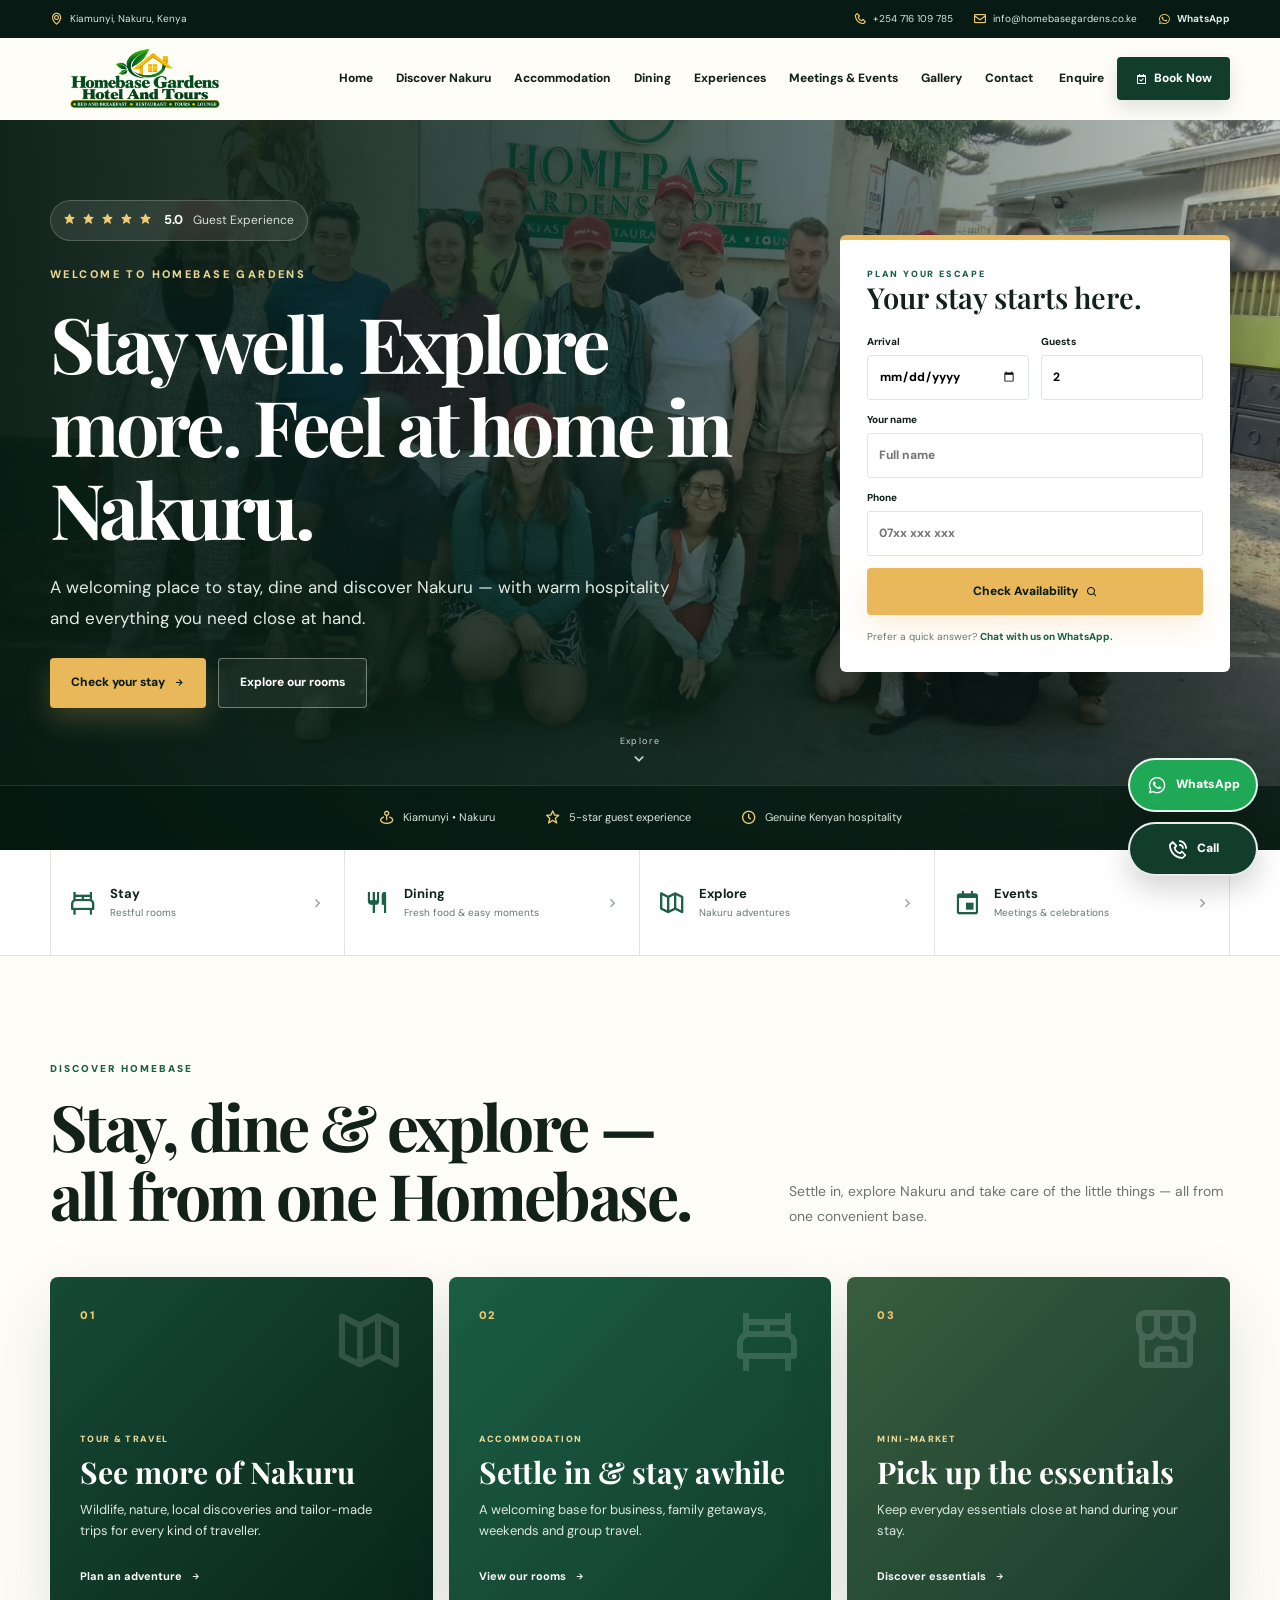
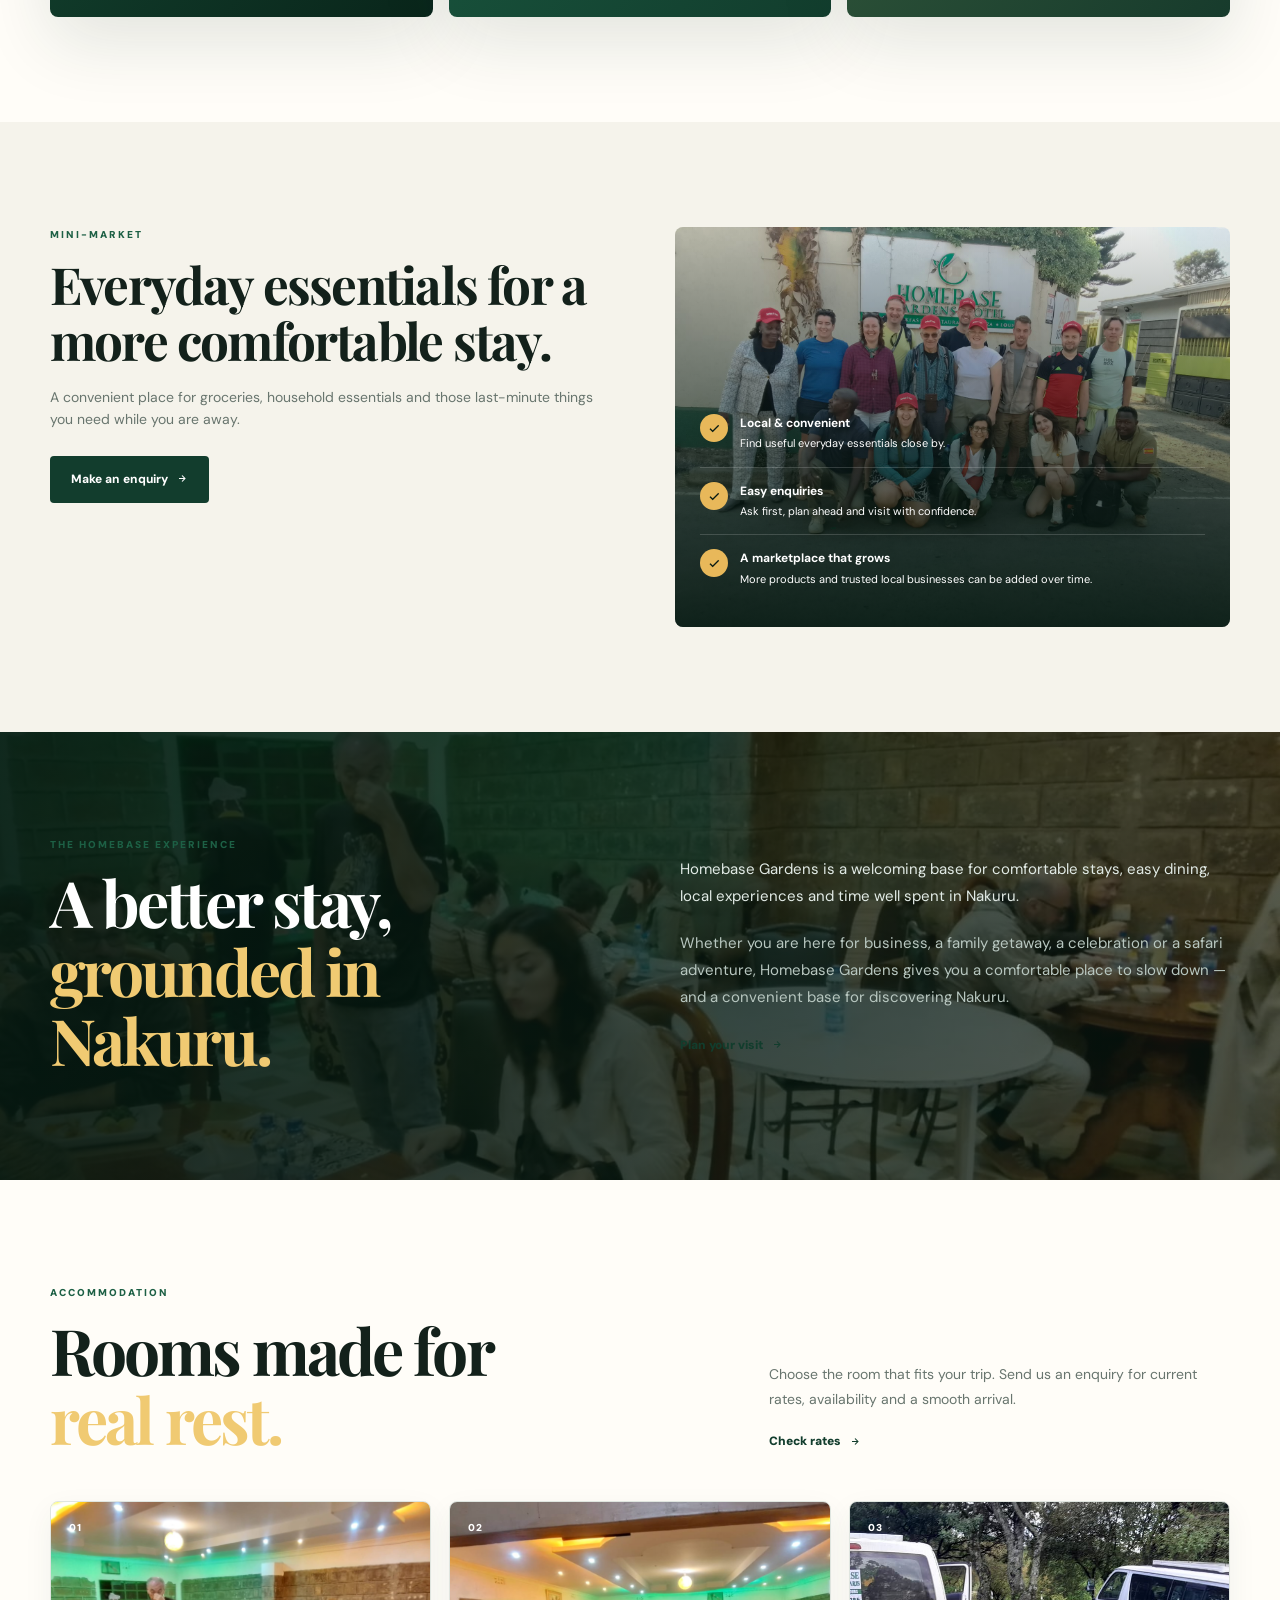
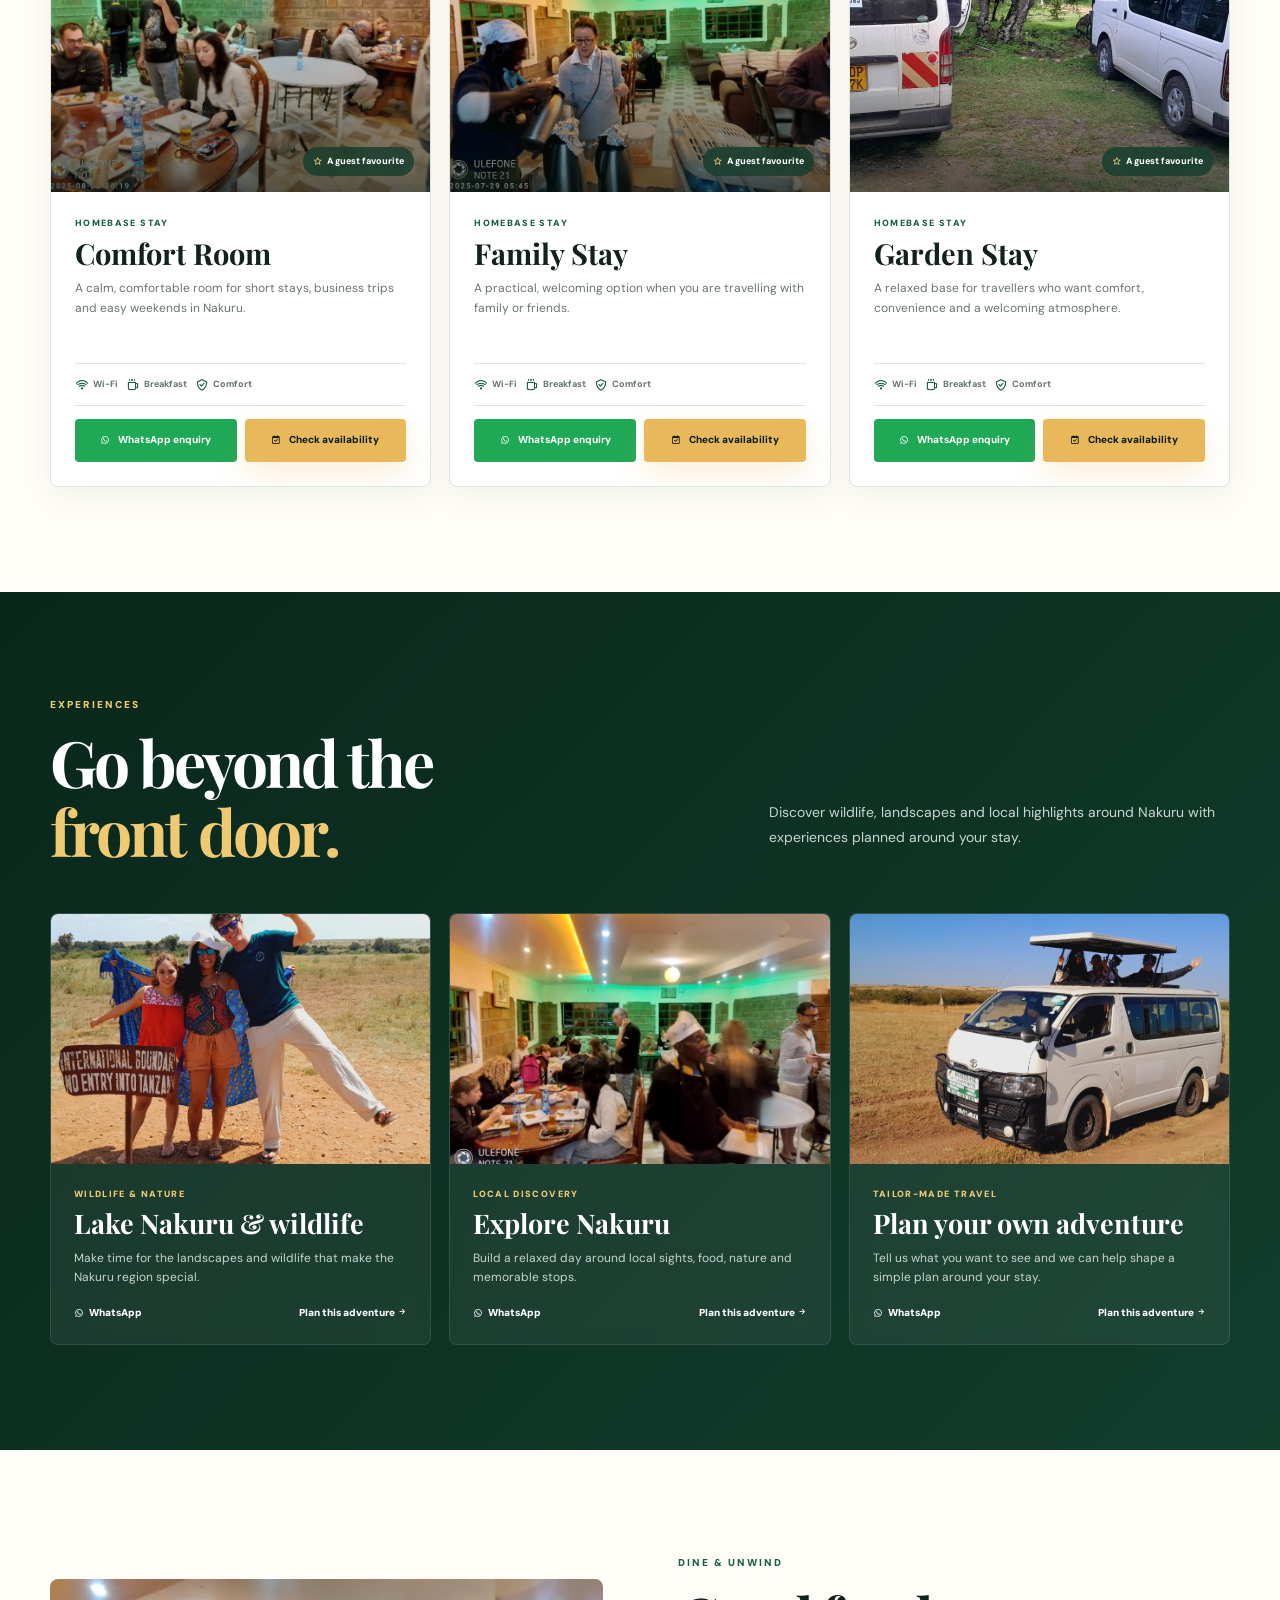
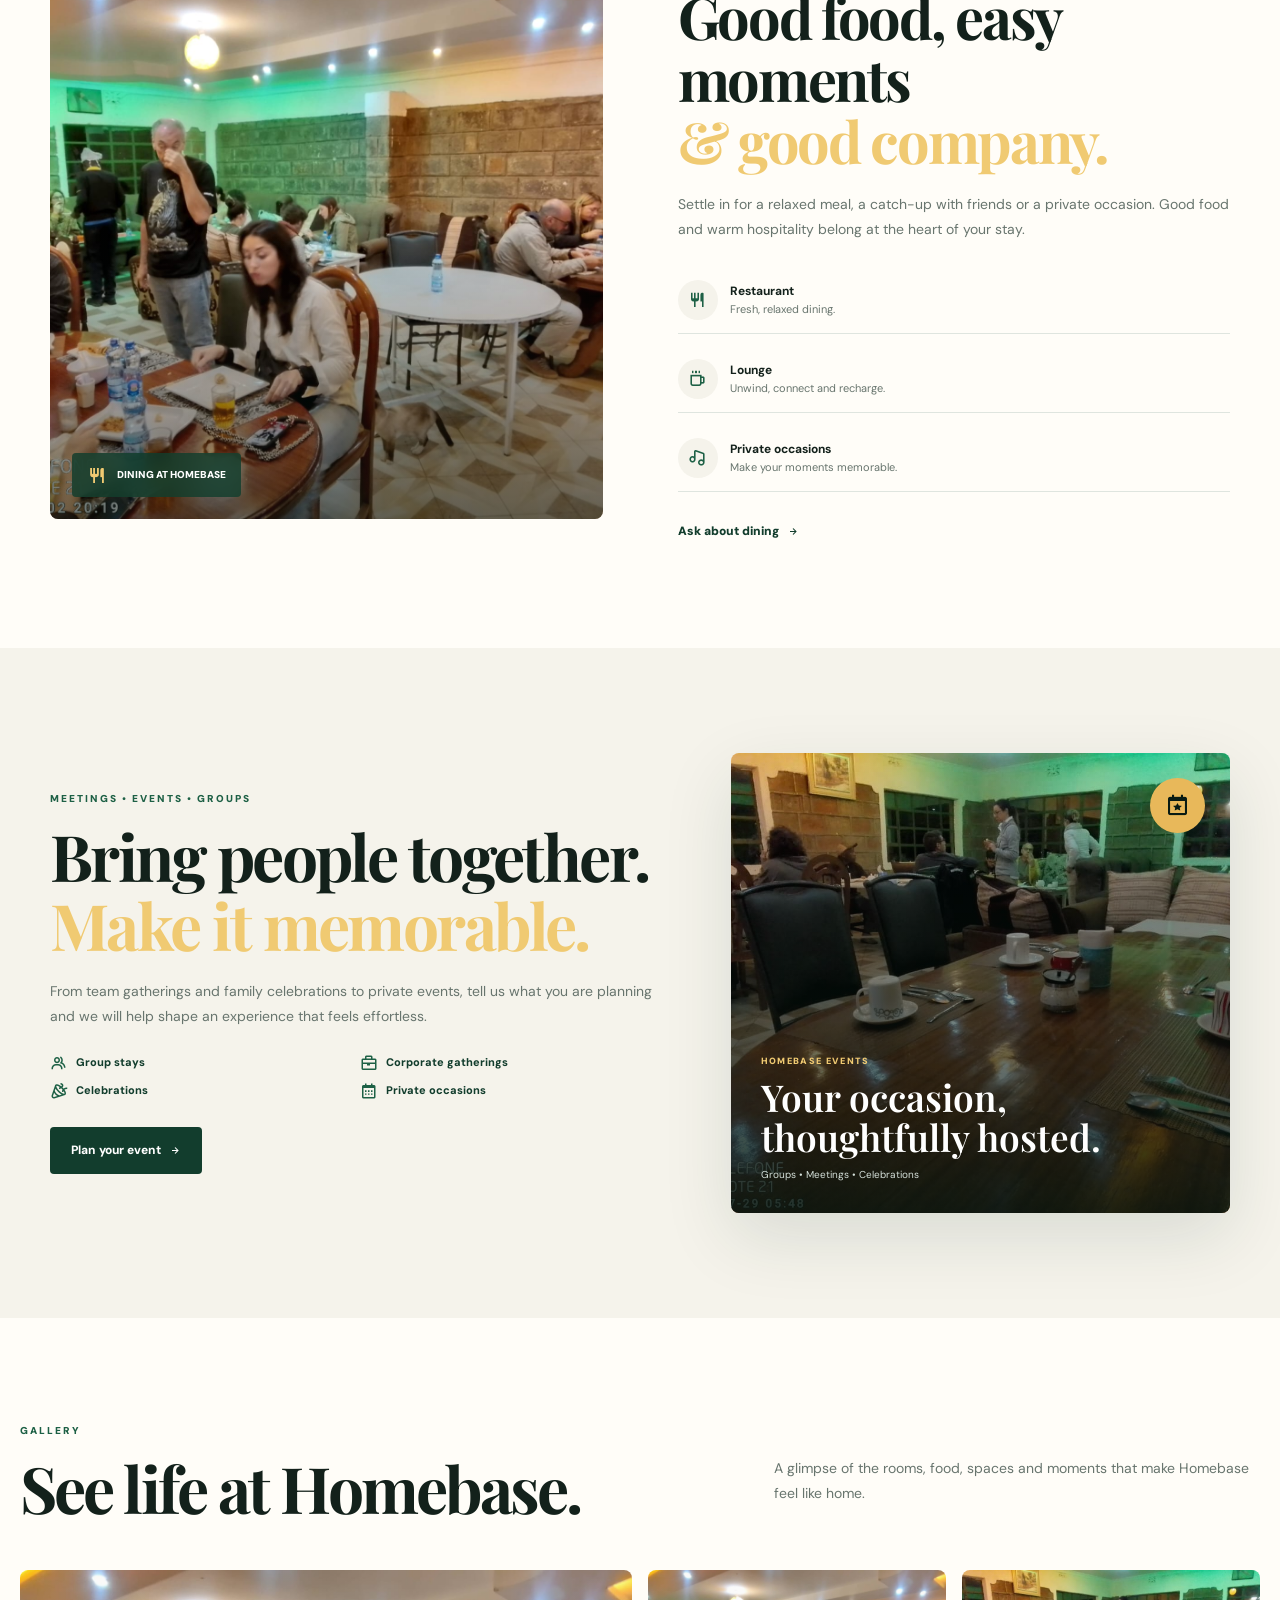
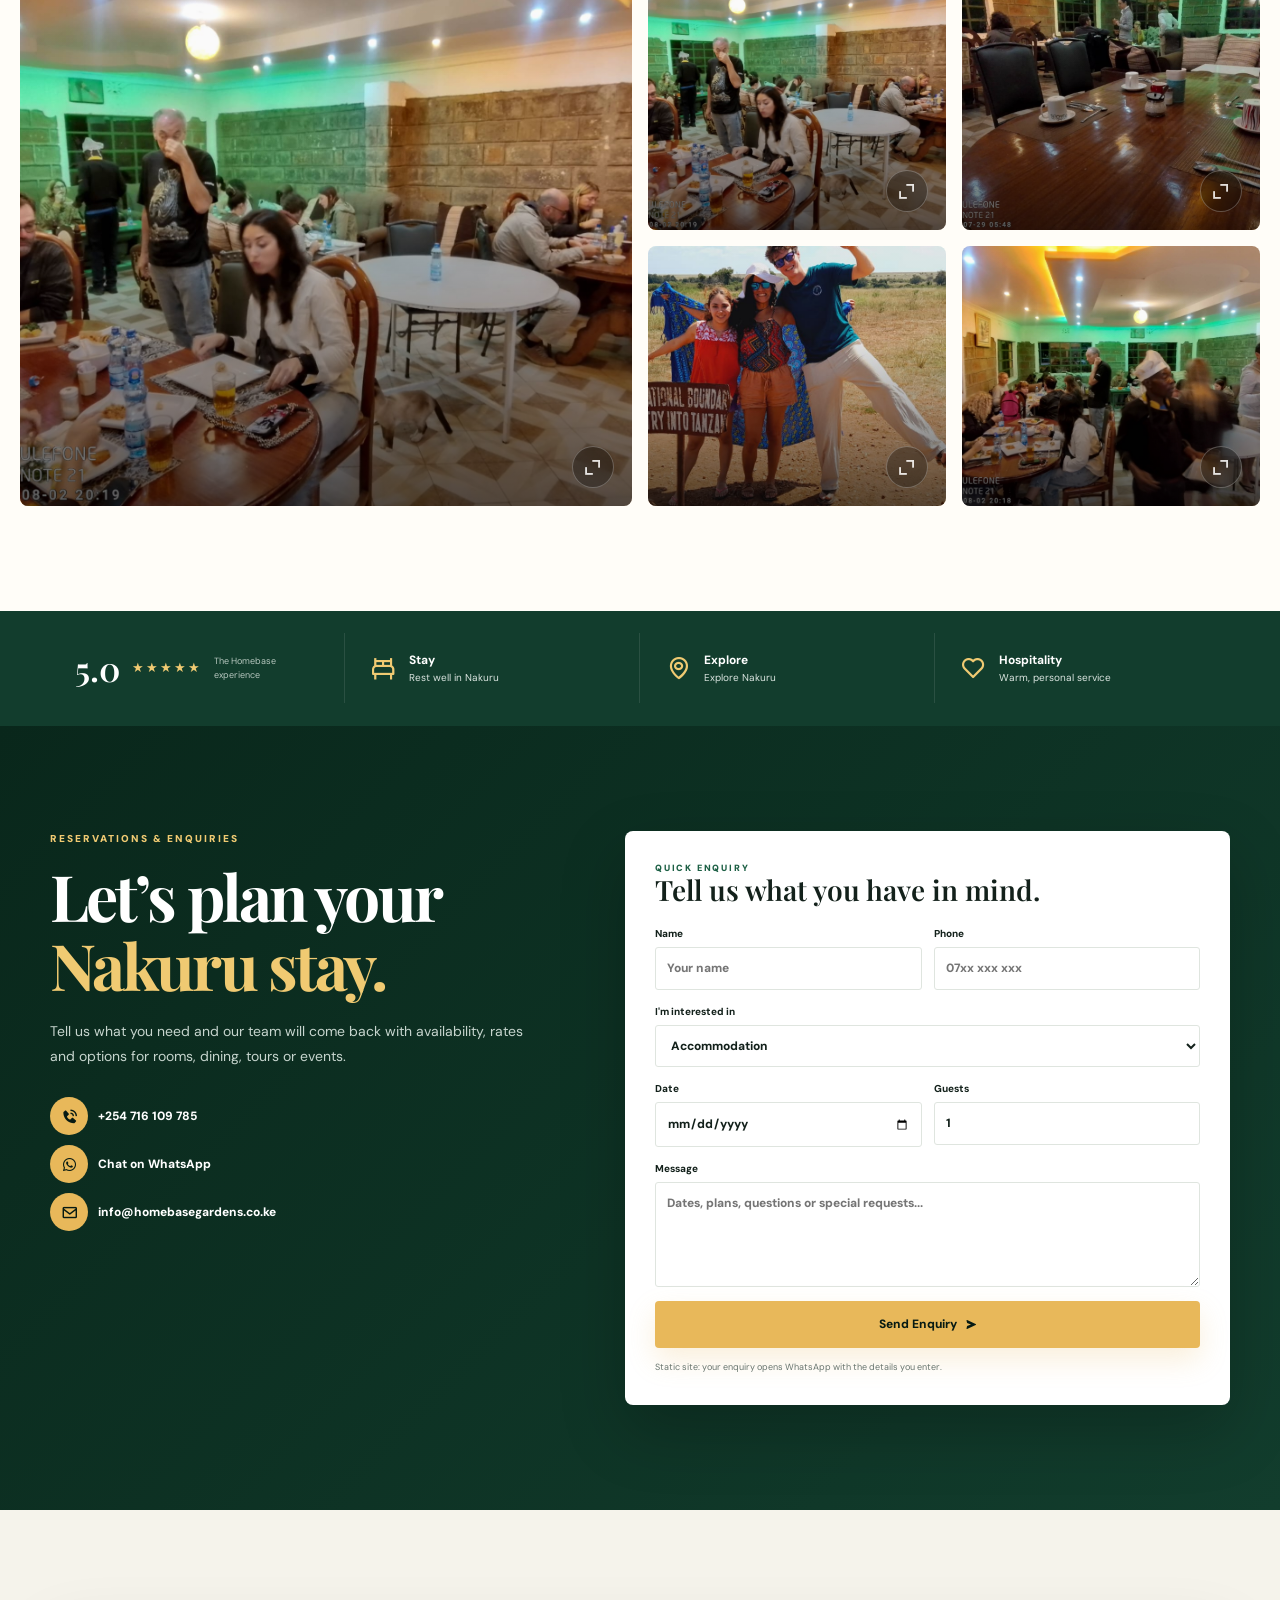
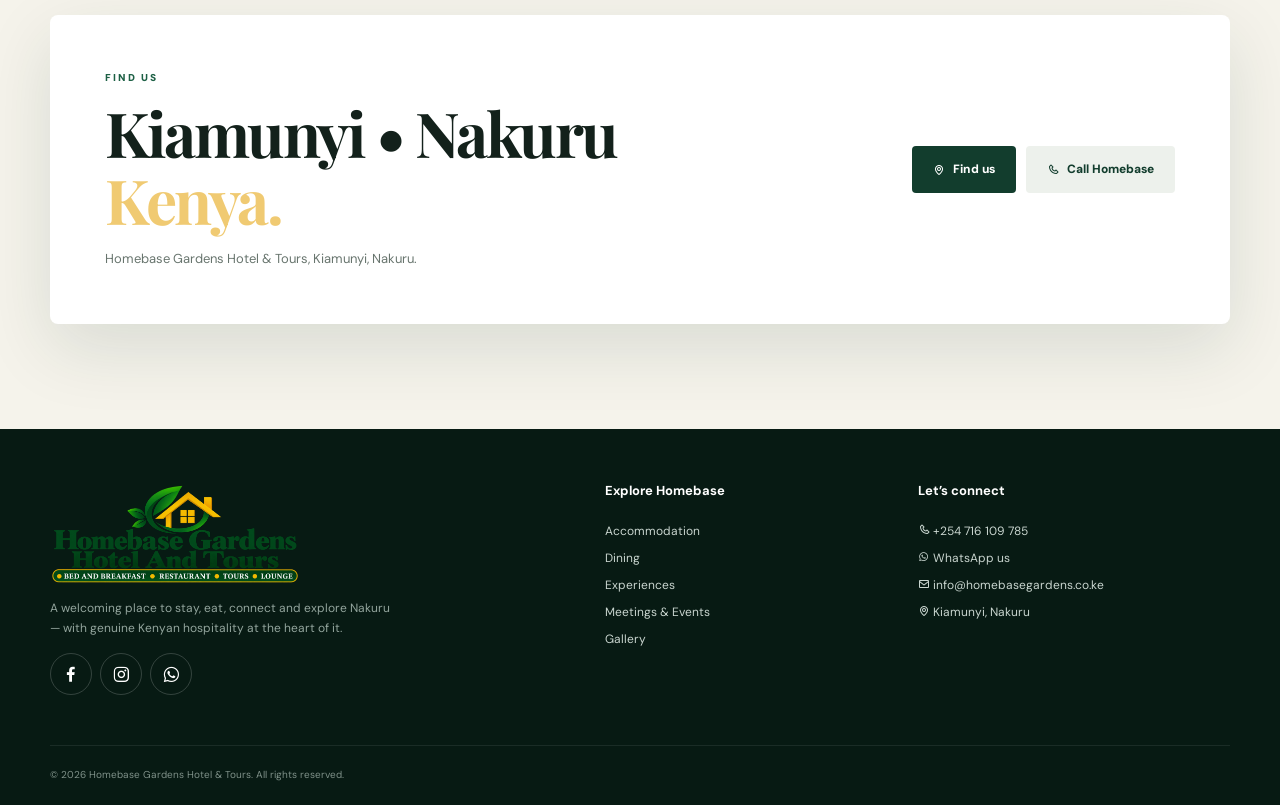
==== commit 19d61c36: "add" ====
--- a/index.html
+++ b/index.html
@@ -1,119 +1,2953 @@
 <!doctype html>
 <html lang="en">
 <head>
-<meta charset="utf-8">
-<meta name="viewport" content="width=device-width,initial-scale=1">
-<meta name="description" content="Homebase Gardens Hotel & Tours — stay, dine and explore Nakuru from one welcoming base.">
-<meta name="theme-color" content="#123d2d">
-<title>Homebase Gardens Hotel & Tours | Nakuru</title>
-<link rel="preconnect" href="https://fonts.googleapis.com">
-<link rel="preconnect" href="https://fonts.gstatic.com" crossorigin>
-<link href="https://fonts.googleapis.com/css2?family=DM+Sans:wght@400;500;600;700;800&family=Playfair+Display:wght@500;600;700&display=swap" rel="stylesheet">
-<link href="https://unpkg.com/boxicons@2.1.4/css/boxicons.min.css" rel="stylesheet">
-<link rel="stylesheet" href="style.css">
+    <meta charset="utf-8">
+
+    <meta
+        name="viewport"
+        content="width=device-width, initial-scale=1"
+    >
+
+    <meta
+        name="description"
+        content="Homebase Gardens Hotel & Tours — stay, dine and explore Nakuru from one welcoming base."
+    >
+
+    <meta
+        name="theme-color"
+        content="#123d2d"
+    >
+
+    <title>Homebase Gardens Hotel & Tours | Nakuru</title>
+
+    <!-- =========================================================
+         FONTS
+    ========================================================== -->
+    <link rel="preconnect" href="https://fonts.googleapis.com">
+    <link rel="preconnect" href="https://fonts.gstatic.com" crossorigin>
+
+    <link
+        href="https://fonts.googleapis.com/css2?family=DM+Sans:wght@400;500;600;700;800&family=Playfair+Display:wght@500;600;700&display=swap"
+        rel="stylesheet"
+    >
+
+    <!-- =========================================================
+         ICONS
+    ========================================================== -->
+    <link
+        href="https://unpkg.com/boxicons@2.1.4/css/boxicons.min.css"
+        rel="stylesheet"
+    >
+
+    <!-- =========================================================
+         MAIN CSS
+    ========================================================== -->
+    <link rel="stylesheet" href="style.css">
 </head>
+
 <body>
-<div class="topbar"><div class="container topbar-inner"><span><i class='bx bx-map'></i> Kiamunyi, Nakuru, Kenya</span><div class="toplinks"><a href="tel:+254716109785"><i class='bx bx-phone'></i>+254 716 109 785</a><a href="mailto:info@homebasegardens.co.ke"><i class='bx bx-envelope'></i>info@homebasegardens.co.ke</a><a class="top-wa" href="https://wa.me/254716109785" target="_blank" rel="noopener"><i class='bx bxl-whatsapp'></i> WhatsApp</a></div></div></div>
-<header class="site-header" id="header"><div class="container nav-wrap">
-<a class="brand" href="index.html"><img src="logo.png" alt="Homebase Gardens Hotel & Tours"></a>
-<nav class="nav" id="nav">
-<a href="index.html">Home</a><a href="#discover">Discover Nakuru</a><a href="#stay">Accommodation</a><a href="#dining">Dining</a><a href="#experiences">Experiences</a><a href="#events">Meetings & Events</a><a href="gallery.html">Gallery</a><a href="#contact">Contact</a>
-<div class="nav-account"><a class="nav-login" href="#booking">Enquire</a><a class="nav-book" href="#booking"><i class='bx bx-calendar-check'></i> Book Now</a></div>
-</nav>
-<button class="menu-toggle" id="menuToggle" aria-label="Open menu" aria-expanded="false"><i class='bx bx-menu'></i></button>
-</div></header>
-
+
+<!-- =============================================================
+     TOP BAR
+============================================================== -->
+<div class="topbar">
+
+    <div class="container topbar-inner">
+
+        <span>
+            <i class="bx bx-map"></i>
+            Kiamunyi, Nakuru, Kenya
+        </span>
+
+        <div class="toplinks">
+
+            <a href="tel:+254716109785">
+                <i class="bx bx-phone"></i>
+                +254 716 109 785
+            </a>
+
+            <a href="mailto:info@homebasegardens.co.ke">
+                <i class="bx bx-envelope"></i>
+                info@homebasegardens.co.ke
+            </a>
+
+            <a
+                class="top-wa"
+                href="https://wa.me/254716109785"
+                target="_blank"
+                rel="noopener noreferrer"
+            >
+                <i class="bx bxl-whatsapp"></i>
+                WhatsApp
+            </a>
+
+        </div>
+
+    </div>
+
+</div>
+
+
+<!-- =============================================================
+     HEADER / NAVIGATION
+============================================================== -->
+<header class="site-header" id="header">
+
+    <div class="container nav-wrap">
+
+        <a
+            class="brand"
+            href="index.html"
+            aria-label="Homebase Gardens Hotel & Tours home"
+        >
+            <img
+                src="logo.png"
+                alt="Homebase Gardens Hotel & Tours"
+            >
+        </a>
+
+
+        <nav
+            class="nav"
+            id="nav"
+            aria-label="Main navigation"
+        >
+
+            <a href="index.html">Home</a>
+
+            <a href="#discover">Discover Nakuru</a>
+
+            <a href="#stay">Accommodation</a>
+
+            <a href="#dining">Dining</a>
+
+            <a href="#experiences">Experiences</a>
+
+            <a href="#events">Meetings &amp; Events</a>
+
+            <a href="gallery.html">Gallery</a>
+
+            <a href="#contact">Contact</a>
+
+
+            <div class="nav-account">
+
+                <a
+                    class="nav-login"
+                    href="#booking"
+                >
+                    Enquire
+                </a>
+
+                <a
+                    class="nav-book"
+                    href="#booking"
+                >
+                    <i class="bx bx-calendar-check"></i>
+                    Book Now
+                </a>
+
+            </div>
+
+        </nav>
+
+
+        <button
+            class="menu-toggle"
+            id="menuToggle"
+            type="button"
+            aria-label="Open menu"
+            aria-expanded="false"
+            aria-controls="nav"
+        >
+            <i class="bx bx-menu"></i>
+        </button>
+
+    </div>
+
+</header>
+
+
+<!-- =============================================================
+     MAIN CONTENT
+============================================================== -->
 <main>
-<section class="hero-sarova" id="home">
-<div class="hero-media" style="background-image:url('gallery-02.jpg')"></div><div class="hero-shade"></div>
-<div class="container hero-content">
-<div class="hero-copy">
-<div class="hero-rating"><span class="stars"><i class="bx bxs-star"></i><i class="bx bxs-star"></i><i class="bx bxs-star"></i><i class="bx bxs-star"></i><i class="bx bxs-star"></i></span><b>5.0</b><span>Guest Experience</span></div>
-<span class="hero-kicker">WELCOME TO HOMEBASE GARDENS</span>
-<h1>Stay well. Explore more. Feel at home in Nakuru.</h1>
-<p>A welcoming place to stay, dine and discover Nakuru — with warm hospitality and everything you need close at hand.</p>
-<div class="hero-actions"><a class="btn btn-gold" href="#booking">Check your stay <i class='bx bx-right-arrow-alt'></i></a><a class="btn btn-outline-light" href="#stay">Explore our rooms</a></div>
+
+
+<!-- =============================================================
+     HERO
+============================================================== -->
+<section
+    class="hero-sarova"
+    id="home"
+>
+
+    <div
+        class="hero-media"
+        style="background-image:url('gallery-02.jpg')"
+        aria-hidden="true"
+    ></div>
+
+    <div
+        class="hero-shade"
+        aria-hidden="true"
+    ></div>
+
+
+    <div class="container hero-content">
+
+        <!-- HERO COPY -->
+        <div class="hero-copy">
+
+            <div class="hero-rating">
+
+                <span
+                    class="stars"
+                    aria-label="5 out of 5 stars"
+                >
+                    <i class="bx bxs-star"></i>
+                    <i class="bx bxs-star"></i>
+                    <i class="bx bxs-star"></i>
+                    <i class="bx bxs-star"></i>
+                    <i class="bx bxs-star"></i>
+                </span>
+
+                <b>5.0</b>
+
+                <span>Guest Experience</span>
+
+            </div>
+
+
+            <span class="hero-kicker">
+                WELCOME TO HOMEBASE GARDENS
+            </span>
+
+
+            <h1>
+                Stay well. Explore more. Feel at home in Nakuru.
+            </h1>
+
+
+            <p>
+                A welcoming place to stay, dine and discover Nakuru —
+                with warm hospitality and everything you need close at hand.
+            </p>
+
+
+            <div class="hero-actions">
+
+                <a
+                    class="btn btn-gold"
+                    href="#booking"
+                >
+                    Check your stay
+                    <i class="bx bx-right-arrow-alt"></i>
+                </a>
+
+                <a
+                    class="btn btn-outline-light"
+                    href="#stay"
+                >
+                    Explore our rooms
+                </a>
+
+            </div>
+
+        </div>
+
+
+        <!-- HERO BOOKING FORM -->
+        <div class="hero-booking">
+
+            <div class="hb-title">
+
+                <span>
+                    PLAN YOUR ESCAPE
+                </span>
+
+                <strong>
+                    Your stay starts here.
+                </strong>
+
+            </div>
+
+
+            <form
+                id="heroBookingForm"
+                novalidate
+            >
+
+                <label for="heroBookingDate">
+                    Arrival
+
+                    <input
+                        id="heroBookingDate"
+                        type="date"
+                        name="booking_date"
+                        required
+                    >
+                </label>
+
+
+                <label for="heroGuests">
+                    Guests
+
+                    <input
+                        id="heroGuests"
+                        type="number"
+                        name="guests"
+                        min="1"
+                        value="2"
+                        required
+                    >
+                </label>
+
+
+                <label for="heroName">
+                    Your name
+
+                    <input
+                        id="heroName"
+                        type="text"
+                        name="name"
+                        placeholder="Full name"
+                        autocomplete="name"
+                        required
+                    >
+                </label>
+
+
+                <label for="heroPhone">
+                    Phone
+
+                    <input
+                        id="heroPhone"
+                        type="tel"
+                        name="phone"
+                        placeholder="07xx xxx xxx"
+                        autocomplete="tel"
+                        required
+                    >
+                </label>
+
+
+                <button
+                    class="btn btn-gold full"
+                    type="submit"
+                >
+                    Check Availability
+                    <i class="bx bx-search"></i>
+                </button>
+
+            </form>
+
+
+            <small>
+                Prefer a quick answer?
+
+                <a
+                    href="https://wa.me/254716109785"
+                    target="_blank"
+                    rel="noopener noreferrer"
+                >
+                    Chat with us on WhatsApp.
+                </a>
+            </small>
+
+        </div>
+
+    </div>
+
+
+    <div
+        class="hero-scroll-cue"
+        aria-hidden="true"
+    >
+        <span>Explore</span>
+        <i class="bx bx-chevron-down"></i>
+    </div>
+
+
+    <div class="hero-bottom">
+
+        <div class="container">
+
+            <span>
+                <i class="bx bx-map-pin"></i>
+                Kiamunyi • Nakuru
+            </span>
+
+            <span>
+                <i class="bx bx-star"></i>
+                5-star guest experience
+            </span>
+
+            <span>
+                <i class="bx bx-time-five"></i>
+                Genuine Kenyan hospitality
+            </span>
+
+        </div>
+
+    </div>
+
+</section>
+
+
+<!-- =============================================================
+     SERVICE STRIP
+============================================================== -->
+<section class="service-strip">
+
+    <div class="container service-grid">
+
+        <a href="#stay">
+            <i class="bx bx-bed"></i>
+
+            <span>
+                <b>Stay</b>
+                <small>Restful rooms</small>
+            </span>
+
+            <i class="bx bx-chevron-right"></i>
+        </a>
+
+
+        <a href="#dining">
+            <i class="bx bx-restaurant"></i>
+
+            <span>
+                <b>Dining</b>
+                <small>Fresh food &amp; easy moments</small>
+            </span>
+
+            <i class="bx bx-chevron-right"></i>
+        </a>
+
+
+        <a href="#experiences">
+            <i class="bx bx-map-alt"></i>
+
+            <span>
+                <b>Explore</b>
+                <small>Nakuru adventures</small>
+            </span>
+
+            <i class="bx bx-chevron-right"></i>
+        </a>
+
+
+        <a href="#events">
+            <i class="bx bx-calendar-event"></i>
+
+            <span>
+                <b>Events</b>
+                <small>Meetings &amp; celebrations</small>
+            </span>
+
+            <i class="bx bx-chevron-right"></i>
+        </a>
+
+    </div>
+
+</section>
+
+
+<!-- =============================================================
+     DISCOVER / PRIORITY MARKETPLACE
+============================================================== -->
+<section
+    class="section priority-marketplace"
+    id="discover"
+>
+
+    <div class="container">
+
+        <div class="priority-head reveal">
+
+            <div>
+
+                <span class="eyebrow">
+                    DISCOVER HOMEBASE
+                </span>
+
+                <h2>
+                    Stay, dine &amp; explore —
+                    all from one Homebase.
+                </h2>
+
+            </div>
+
+
+            <p>
+                Settle in, explore Nakuru and take care of the
+                little things — all from one convenient base.
+            </p>
+
+        </div>
+
+
+        <div class="priority-grid reveal">
+
+            <a
+                class="priority-card priority-tour"
+                href="#experiences"
+            >
+
+                <span class="priority-no">
+                    01
+                </span>
+
+                <i class="bx bx-map-alt"></i>
+
+                <div>
+
+                    <small>
+                        TOUR &amp; TRAVEL
+                    </small>
+
+                    <h3>
+                        See more of Nakuru
+                    </h3>
+
+                    <p>
+                        Wildlife, nature, local discoveries and
+                        tailor-made trips for every kind of traveller.
+                    </p>
+
+                    <strong>
+                        Plan an adventure
+                        <i class="bx bx-right-arrow-alt"></i>
+                    </strong>
+
+                </div>
+
+            </a>
+
+
+            <a
+                class="priority-card priority-stay"
+                href="#stay"
+            >
+
+                <span class="priority-no">
+                    02
+                </span>
+
+                <i class="bx bx-bed"></i>
+
+                <div>
+
+                    <small>
+                        ACCOMMODATION
+                    </small>
+
+                    <h3>
+                        Settle in &amp; stay awhile
+                    </h3>
+
+                    <p>
+                        A welcoming base for business, family
+                        getaways, weekends and group travel.
+                    </p>
+
+                    <strong>
+                        View our rooms
+                        <i class="bx bx-right-arrow-alt"></i>
+                    </strong>
+
+                </div>
+
+            </a>
+
+
+            <a
+                class="priority-card priority-market"
+                href="#market"
+            >
+
+                <span class="priority-no">
+                    03
+                </span>
+
+                <i class="bx bx-store-alt"></i>
+
+                <div>
+
+                    <small>
+                        MINI-MARKET
+                    </small>
+
+                    <h3>
+                        Pick up the essentials
+                    </h3>
+
+                    <p>
+                        Keep everyday essentials close at hand
+                        during your stay.
+                    </p>
+
+                    <strong>
+                        Discover essentials
+                        <i class="bx bx-right-arrow-alt"></i>
+                    </strong>
+
+                </div>
+
+            </a>
+
+        </div>
+
+    </div>
+
+</section>
+
+
+<!-- =============================================================
+     MINI MARKET
+============================================================== -->
+<section
+    class="section mini-market"
+    id="market"
+>
+
+    <div class="container market-wrap">
+
+        <div>
+
+            <span class="eyebrow">
+                MINI-MARKET
+            </span>
+
+            <h2>
+                Everyday essentials for a more comfortable stay.
+            </h2>
+
+            <p>
+                A convenient place for groceries, household essentials
+                and those last-minute things you need while you are away.
+            </p>
+
+            <a
+                class="btn btn-green"
+                href="#booking"
+            >
+                Make an enquiry
+                <i class="bx bx-right-arrow-alt"></i>
+            </a>
+
+        </div>
+
+
+        <div
+            class="market-points"
+            style="background-image:url('gallery-02.jpg')"
+        >
+
+            <div>
+
+                <i class="bx bx-check"></i>
+
+                <span>
+                    <b>Local &amp; convenient</b>
+                    Find useful everyday essentials close by.
+                </span>
+
+            </div>
+
+
+            <div>
+
+                <i class="bx bx-check"></i>
+
+                <span>
+                    <b>Easy enquiries</b>
+                    Ask first, plan ahead and visit with confidence.
+                </span>
+
+            </div>
+
+
+            <div>
+
+                <i class="bx bx-check"></i>
+
+                <span>
+                    <b>A marketplace that grows</b>
+                    More products and trusted local businesses
+                    can be added over time.
+                </span>
+
+            </div>
+
+        </div>
+
+    </div>
+
+</section>
+
+
+<!-- =============================================================
+     INTRO
+============================================================== -->
+<section
+    class="section intro-premium"
+    style="background-image:url('gallery-01.jpg')"
+>
+
+    <div class="container two-col-intro">
+
+        <div>
+
+            <span class="eyebrow">
+                THE HOMEBASE EXPERIENCE
+            </span>
+
+            <h2>
+                A better stay,
+                <br>
+                <em>grounded in Nakuru.</em>
+            </h2>
+
+        </div>
+
+
+        <div>
+
+            <p>
+                Homebase Gardens is a welcoming base for comfortable
+                stays, easy dining, local experiences and time well spent
+                in Nakuru.
+            </p>
+
+            <p class="muted">
+                Whether you are here for business, a family getaway,
+                a celebration or a safari adventure, Homebase Gardens
+                gives you a comfortable place to slow down — and a
+                convenient base for discovering Nakuru.
+            </p>
+
+            <a
+                class="text-btn"
+                href="#booking"
+            >
+                Plan your visit
+                <i class="bx bx-right-arrow-alt"></i>
+            </a>
+
+        </div>
+
+    </div>
+
+</section>
+
+
+<!-- =============================================================
+     ACCOMMODATION
+============================================================== -->
+<section
+    class="section stay-premium"
+    id="stay"
+>
+
+    <div class="container">
+
+        <div class="section-head-premium reveal">
+
+            <div>
+
+                <span class="eyebrow">
+                    ACCOMMODATION
+                </span>
+
+                <h2>
+                    Rooms made for
+                    <br>
+                    <em>real rest.</em>
+                </h2>
+
+            </div>
+
+
+            <div>
+
+                <p>
+                    Choose the room that fits your trip.
+                    Send us an enquiry for current rates,
+                    availability and a smooth arrival.
+                </p>
+
+                <a
+                    class="text-btn"
+                    href="#booking"
+                >
+                    Check rates
+                    <i class="bx bx-right-arrow-alt"></i>
+                </a>
+
+            </div>
+
+        </div>
+
+
+        <div class="room-grid premium-rooms">
+
+
+            <!-- ROOM 1 -->
+            <article class="room-card premium-room">
+
+                <div
+                    class="room-photo"
+                    style="background-image:url('gallery-01.jpg')"
+                >
+
+                    <span class="room-number">
+                        01
+                    </span>
+
+                    <span class="room-tag">
+                        <i class="bx bx-star"></i>
+                        A guest favourite
+                    </span>
+
+                </div>
+
+
+                <div class="room-body">
+
+                    <span class="card-kicker">
+                        HOMEBASE STAY
+                    </span>
+
+                    <h3>
+                        Comfort Room
+                    </h3>
+
+                    <p>
+                        A calm, comfortable room for short stays,
+                        business trips and easy weekends in Nakuru.
+                    </p>
+
+
+                    <div class="amenity-row">
+
+                        <span>
+                            <i class="bx bx-wifi"></i>
+                            Wi-Fi
+                        </span>
+
+                        <span>
+                            <i class="bx bx-coffee"></i>
+                            Breakfast
+                        </span>
+
+                        <span>
+                            <i class="bx bx-check-shield"></i>
+                            Comfort
+                        </span>
+
+                    </div>
+
+
+                    <div class="listing-actions">
+
+                        <a
+                            class="btn btn-wa"
+                            href="https://wa.me/254716109785?text=Hello%20Homebase%20Gardens%2C%20I%20would%20like%20to%20enquire%20about%20a%20Comfort%20Room."
+                            target="_blank"
+                            rel="noopener noreferrer"
+                        >
+                            <i class="bx bxl-whatsapp"></i>
+                            WhatsApp enquiry
+                        </a>
+
+                        <a
+                            class="btn btn-gold room-action"
+                            href="#booking"
+                            data-room="Comfort Room"
+                        >
+                            <i class="bx bx-calendar-check"></i>
+                            Check availability
+                        </a>
+
+                    </div>
+
+                </div>
+
+            </article>
+
+
+            <!-- ROOM 2 -->
+            <article class="room-card premium-room">
+
+                <div
+                    class="room-photo"
+                    style="background-image:url('gallery-03.jpg')"
+                >
+
+                    <span class="room-number">
+                        02
+                    </span>
+
+                    <span class="room-tag">
+                        <i class="bx bx-star"></i>
+                        A guest favourite
+                    </span>
+
+                </div>
+
+
+                <div class="room-body">
+
+                    <span class="card-kicker">
+                        HOMEBASE STAY
+                    </span>
+
+                    <h3>
+                        Family Stay
+                    </h3>
+
+                    <p>
+                        A practical, welcoming option when you are
+                        travelling with family or friends.
+                    </p>
+
+
+                    <div class="amenity-row">
+
+                        <span>
+                            <i class="bx bx-wifi"></i>
+                            Wi-Fi
+                        </span>
+
+                        <span>
+                            <i class="bx bx-coffee"></i>
+                            Breakfast
+                        </span>
+
+                        <span>
+                            <i class="bx bx-check-shield"></i>
+                            Comfort
+                        </span>
+
+                    </div>
+
+
+                    <div class="listing-actions">
+
+                        <a
+                            class="btn btn-wa"
+                            href="https://wa.me/254716109785?text=Hello%20Homebase%20Gardens%2C%20I%20would%20like%20to%20enquire%20about%20a%20Family%20Stay."
+                            target="_blank"
+                            rel="noopener noreferrer"
+                        >
+                            <i class="bx bxl-whatsapp"></i>
+                            WhatsApp enquiry
+                        </a>
+
+                        <a
+                            class="btn btn-gold room-action"
+                            href="#booking"
+                            data-room="Family Stay"
+                        >
+                            <i class="bx bx-calendar-check"></i>
+                            Check availability
+                        </a>
+
+                    </div>
+
+                </div>
+
+            </article>
+
+
+            <!-- ROOM 3 -->
+            <article class="room-card premium-room">
+
+                <div
+                    class="room-photo"
+                    style="background-image:url('gallery-06.jpg')"
+                >
+
+                    <span class="room-number">
+                        03
+                    </span>
+
+                    <span class="room-tag">
+                        <i class="bx bx-star"></i>
+                        A guest favourite
+                    </span>
+
+                </div>
+
+
+                <div class="room-body">
+
+                    <span class="card-kicker">
+                        HOMEBASE STAY
+                    </span>
+
+                    <h3>
+                        Garden Stay
+                    </h3>
+
+                    <p>
+                        A relaxed base for travellers who want comfort,
+                        convenience and a welcoming atmosphere.
+                    </p>
+
+
+                    <div class="amenity-row">
+
+                        <span>
+                            <i class="bx bx-wifi"></i>
+                            Wi-Fi
+                        </span>
+
+                        <span>
+                            <i class="bx bx-coffee"></i>
+                            Breakfast
+                        </span>
+
+                        <span>
+                            <i class="bx bx-check-shield"></i>
+                            Comfort
+                        </span>
+
+                    </div>
+
+
+                    <div class="listing-actions">
+
+                        <a
+                            class="btn btn-wa"
+                            href="https://wa.me/254716109785?text=Hello%20Homebase%20Gardens%2C%20I%20would%20like%20to%20enquire%20about%20a%20Garden%20Stay."
+                            target="_blank"
+                            rel="noopener noreferrer"
+                        >
+                            <i class="bx bxl-whatsapp"></i>
+                            WhatsApp enquiry
+                        </a>
+
+                        <a
+                            class="btn btn-gold room-action"
+                            href="#booking"
+                            data-room="Garden Stay"
+                        >
+                            <i class="bx bx-calendar-check"></i>
+                            Check availability
+                        </a>
+
+                    </div>
+
+                </div>
+
+            </article>
+
+        </div>
+
+    </div>
+
+</section>
+
+
+<!-- =============================================================
+     EXPERIENCES
+============================================================== -->
+<section
+    class="section experience-premium"
+    id="experiences"
+>
+
+    <div class="container">
+
+        <div class="section-head-premium light reveal">
+
+            <div>
+
+                <span class="eyebrow eyebrow-gold">
+                    EXPERIENCES
+                </span>
+
+                <h2>
+                    Go beyond the
+                    <br>
+                    <em>front door.</em>
+                </h2>
+
+            </div>
+
+
+            <div>
+
+                <p>
+                    Discover wildlife, landscapes and local highlights
+                    around Nakuru with experiences planned around your stay.
+                </p>
+
+            </div>
+
+        </div>
+
+
+        <div class="experience-grid">
+
+
+            <!-- EXPERIENCE 1 -->
+            <article class="experience-card">
+
+                <div
+                    class="experience-photo"
+                    style="background-image:url('gallery-14.jpg')"
+                ></div>
+
+
+                <div class="experience-body">
+
+                    <span>
+                        WILDLIFE &amp; NATURE
+                    </span>
+
+                    <h3>
+                        Lake Nakuru &amp; wildlife
+                    </h3>
+
+                    <p>
+                        Make time for the landscapes and wildlife
+                        that make the Nakuru region special.
+                    </p>
+
+
+                    <div class="experience-actions">
+
+                        <a
+                            class="experience-wa"
+                            href="https://wa.me/254716109785?text=Hello%20Homebase%20Gardens%2C%20I%20would%20like%20to%20enquire%20about%20Lake%20Nakuru%20and%20wildlife."
+                            target="_blank"
+                            rel="noopener noreferrer"
+                        >
+                            <i class="bx bxl-whatsapp"></i>
+                            WhatsApp
+                        </a>
+
+                        <a href="#booking">
+                            Plan this adventure
+                            <i class="bx bx-right-arrow-alt"></i>
+                        </a>
+
+                    </div>
+
+                </div>
+
+            </article>
+
+
+            <!-- EXPERIENCE 2 -->
+            <article class="experience-card">
+
+                <div
+                    class="experience-photo"
+                    style="background-image:url('gallery-16.jpg')"
+                ></div>
+
+
+                <div class="experience-body">
+
+                    <span>
+                        LOCAL DISCOVERY
+                    </span>
+
+                    <h3>
+                        Explore Nakuru
+                    </h3>
+
+                    <p>
+                        Build a relaxed day around local sights,
+                        food, nature and memorable stops.
+                    </p>
+
+
+                    <div class="experience-actions">
+
+                        <a
+                            class="experience-wa"
+                            href="https://wa.me/254716109785?text=Hello%20Homebase%20Gardens%2C%20I%20would%20like%20to%20enquire%20about%20exploring%20Nakuru."
+                            target="_blank"
+                            rel="noopener noreferrer"
+                        >
+                            <i class="bx bxl-whatsapp"></i>
+                            WhatsApp
+                        </a>
+
+                        <a href="#booking">
+                            Plan this adventure
+                            <i class="bx bx-right-arrow-alt"></i>
+                        </a>
+
+                    </div>
+
+                </div>
+
+            </article>
+
+
+            <!-- EXPERIENCE 3 -->
+            <article class="experience-card">
+
+                <div
+                    class="experience-photo"
+                    style="background-image:url('gallery-05.jpg')"
+                ></div>
+
+
+                <div class="experience-body">
+
+                    <span>
+                        TAILOR-MADE TRAVEL
+                    </span>
+
+                    <h3>
+                        Plan your own adventure
+                    </h3>
+
+                    <p>
+                        Tell us what you want to see and we can help
+                        shape a simple plan around your stay.
+                    </p>
+
+
+                    <div class="experience-actions">
+
+                        <a
+                            class="experience-wa"
+                            href="https://wa.me/254716109785?text=Hello%20Homebase%20Gardens%2C%20I%20would%20like%20to%20plan%20a%20tailor-made%20adventure."
+                            target="_blank"
+                            rel="noopener noreferrer"
+                        >
+                            <i class="bx bxl-whatsapp"></i>
+                            WhatsApp
+                        </a>
+
+                        <a href="#booking">
+                            Plan this adventure
+                            <i class="bx bx-right-arrow-alt"></i>
+                        </a>
+
+                    </div>
+
+                </div>
+
+            </article>
+
+        </div>
+
+    </div>
+
+</section>
+
+
+<!-- =============================================================
+     DINING
+============================================================== -->
+<section
+    class="section dining-premium"
+    id="dining"
+>
+
+    <div class="container split-feature">
+
+        <div
+            class="feature-image dining-image"
+            style="background-image:url('gallery-13.jpg')"
+        >
+
+            <div class="feature-badge">
+
+                <i class="bx bx-restaurant"></i>
+
+                <span>
+                    DINING AT HOMEBASE
+                </span>
+
+            </div>
+
+        </div>
+
+
+        <div class="feature-copy">
+
+            <span class="eyebrow">
+                DINE &amp; UNWIND
+            </span>
+
+            <h2>
+                Good food, easy moments
+                <br>
+                <em>&amp; good company.</em>
+            </h2>
+
+            <p>
+                Settle in for a relaxed meal, a catch-up with friends
+                or a private occasion. Good food and warm hospitality
+                belong at the heart of your stay.
+            </p>
+
+
+            <div class="icon-points">
+
+                <div>
+
+                    <i class="bx bx-restaurant"></i>
+
+                    <span>
+                        <strong>Restaurant</strong>
+                        Fresh, relaxed dining.
+                    </span>
+
+                </div>
+
+
+                <div>
+
+                    <i class="bx bx-coffee"></i>
+
+                    <span>
+                        <strong>Lounge</strong>
+                        Unwind, connect and recharge.
+                    </span>
+
+                </div>
+
+
+                <div>
+
+                    <i class="bx bx-music"></i>
+
+                    <span>
+                        <strong>Private occasions</strong>
+                        Make your moments memorable.
+                    </span>
+
+                </div>
+
+            </div>
+
+
+            <a
+                class="text-btn"
+                href="#booking"
+            >
+                Ask about dining
+                <i class="bx bx-right-arrow-alt"></i>
+            </a>
+
+        </div>
+
+    </div>
+
+</section>
+
+
+<!-- =============================================================
+     EVENTS
+============================================================== -->
+<section
+    class="section events-premium"
+    id="events"
+>
+
+    <div class="container events-wrap">
+
+        <div class="events-copy">
+
+            <span class="eyebrow">
+                MEETINGS • EVENTS • GROUPS
+            </span>
+
+            <h2>
+                Bring people together.
+                <br>
+                <em>Make it memorable.</em>
+            </h2>
+
+            <p>
+                From team gatherings and family celebrations to private
+                events, tell us what you are planning and we will help
+                shape an experience that feels effortless.
+            </p>
+
+
+            <div class="event-points">
+
+                <span>
+                    <i class="bx bx-group"></i>
+                    Group stays
+                </span>
+
+                <span>
+                    <i class="bx bx-briefcase"></i>
+                    Corporate gatherings
+                </span>
+
+                <span>
+                    <i class="bx bx-party"></i>
+                    Celebrations
+                </span>
+
+                <span>
+                    <i class="bx bx-calendar"></i>
+                    Private occasions
+                </span>
+
+            </div>
+
+
+            <a
+                class="btn btn-green"
+                href="#booking"
+            >
+                Plan your event
+                <i class="bx bx-right-arrow-alt"></i>
+            </a>
+
+        </div>
+
+
+        <div
+            class="event-card"
+            style="background-image:url('gallery-04.jpg')"
+        >
+
+            <div class="event-icon">
+                <i class="bx bx-calendar-star"></i>
+            </div>
+
+            <span>
+                HOMEBASE EVENTS
+            </span>
+
+            <strong>
+                Your occasion,
+                <br>
+                thoughtfully hosted.
+            </strong>
+
+            <small>
+                Groups • Meetings • Celebrations
+            </small>
+
+        </div>
+
+    </div>
+
+</section>
+
+
+<!-- =============================================================
+     GALLERY
+============================================================== -->
+<section
+    class="section gallery-premium"
+    id="gallery"
+>
+
+    <div class="container">
+
+        <div class="section-head-premium reveal">
+
+            <div>
+
+                <span class="eyebrow">
+                    GALLERY
+                </span>
+
+                <h2>
+                    See life at Homebase.
+                </h2>
+
+            </div>
+
+
+            <p>
+                A glimpse of the rooms, food, spaces and moments
+                that make Homebase feel like home.
+            </p>
+
+        </div>
+
+
+        <div
+            class="gallery-grid premium-gallery"
+            id="homeGalleryGrid"
+        >
+
+
+            <button
+                type="button"
+                class="gallery-item gallery-home-item g1"
+                style="background-image:url('gallery-01.jpg')"
+                data-gallery-image="gallery-01.jpg"
+                aria-label="View room photo"
+            >
+                <span
+                    class="gallery-item-shade"
+                    aria-hidden="true"
+                ></span>
+
+                <span
+                    class="gallery-item-caption"
+                    aria-hidden="true"
+                >
+                    <i class="bx bx-expand-alt"></i>
+                </span>
+            </button>
+
+
+            <button
+                type="button"
+                class="gallery-item gallery-home-item g2"
+                style="background-image:url('gallery-13.jpg')"
+                data-gallery-image="gallery-13.jpg"
+                aria-label="View dining photo"
+            >
+                <span
+                    class="gallery-item-shade"
+                    aria-hidden="true"
+                ></span>
+
+                <span
+                    class="gallery-item-caption"
+                    aria-hidden="true"
+                >
+                    <i class="bx bx-expand-alt"></i>
+                </span>
+            </button>
+
+
+            <button
+                type="button"
+                class="gallery-item gallery-home-item g3"
+                style="background-image:url('gallery-04.jpg')"
+                data-gallery-image="gallery-04.jpg"
+                aria-label="View events photo"
+            >
+                <span
+                    class="gallery-item-shade"
+                    aria-hidden="true"
+                ></span>
+
+                <span
+                    class="gallery-item-caption"
+                    aria-hidden="true"
+                >
+                    <i class="bx bx-expand-alt"></i>
+                </span>
+            </button>
+
+
+            <button
+                type="button"
+                class="gallery-item gallery-home-item g4"
+                style="background-image:url('gallery-14.jpg')"
+                data-gallery-image="gallery-14.jpg"
+                aria-label="View experience photo"
+            >
+                <span
+                    class="gallery-item-shade"
+                    aria-hidden="true"
+                ></span>
+
+                <span
+                    class="gallery-item-caption"
+                    aria-hidden="true"
+                >
+                    <i class="bx bx-expand-alt"></i>
+                </span>
+            </button>
+
+
+            <button
+                type="button"
+                class="gallery-item gallery-home-item g5"
+                style="background-image:url('gallery-16.jpg')"
+                data-gallery-image="gallery-16.jpg"
+                aria-label="View Nakuru photo"
+            >
+                <span
+                    class="gallery-item-shade"
+                    aria-hidden="true"
+                ></span>
+
+                <span
+                    class="gallery-item-caption"
+                    aria-hidden="true"
+                >
+                    <i class="bx bx-expand-alt"></i>
+                </span>
+            </button>
+
+        </div>
+
+    </div>
+
+</section>
+
+
+<!-- =============================================================
+     GALLERY LIGHTBOX
+============================================================== -->
+<div
+    class="home-gallery-lightbox"
+    id="homeGalleryLightbox"
+    aria-hidden="true"
+    hidden
+    role="dialog"
+    aria-modal="true"
+    aria-label="Gallery image viewer"
+>
+
+    <button
+        type="button"
+        class="home-gallery-lightbox-close"
+        id="homeGalleryClose"
+        aria-label="Close gallery"
+    >
+        <i class="bx bx-x"></i>
+    </button>
+
+
+    <button
+        type="button"
+        class="home-gallery-lightbox-arrow prev"
+        id="homeGalleryPrev"
+        aria-label="Previous image"
+    >
+        <i class="bx bx-chevron-left"></i>
+    </button>
+
+
+    <figure class="home-gallery-lightbox-content">
+
+        <img
+            src=""
+            id="homeGalleryLightboxImage"
+            alt=""
+        >
+
+    </figure>
+
+
+    <button
+        type="button"
+        class="home-gallery-lightbox-arrow next"
+        id="homeGalleryNext"
+        aria-label="Next image"
+    >
+        <i class="bx bx-chevron-right"></i>
+    </button>
+
 </div>
-<div class="hero-booking">
-<div class="hb-title"><span>PLAN YOUR ESCAPE</span><strong>Your stay starts here.</strong></div>
-<form id="heroBookingForm">
-<label>Arrival<input type="date" name="booking_date" required></label><label>Guests<input type="number" name="guests" min="1" value="2" required></label><label>Your name<input type="text" name="name" placeholder="Full name" required></label><label>Phone<input type="tel" name="phone" placeholder="07xx xxx xxx" required></label>
-<button class="btn btn-gold full" type="submit">Check Availability <i class='bx bx-search'></i></button>
-</form><small>Prefer a quick answer? <a href="https://wa.me/254716109785">Chat with us on WhatsApp.</a></small>
-</div></div>
-<div class="hero-scroll-cue" aria-hidden="true"><span>Explore</span><i class="bx bx-chevron-down"></i></div>
-<div class="hero-bottom"><div class="container"><span><i class='bx bx-map-pin'></i> Kiamunyi • Nakuru</span><span><i class='bx bx-star'></i> 5-star guest experience</span><span><i class='bx bx-time-five'></i> Genuine Kenyan hospitality</span></div></div>
+
+
+<!-- =============================================================
+     TRUST BAND
+============================================================== -->
+<section class="trust-band">
+
+    <div class="container trust-grid">
+
+        <div>
+
+            <strong>5.0</strong>
+
+            <span
+                class="stars"
+                aria-label="5 out of 5 stars"
+            >
+                ★★★★★
+            </span>
+
+            <small>
+                The Homebase experience
+            </small>
+
+        </div>
+
+
+        <div>
+
+            <i class="bx bx-bed"></i>
+
+            <span>
+                <b>Stay</b>
+                Rest well in Nakuru
+            </span>
+
+        </div>
+
+
+        <div>
+
+            <i class="bx bx-map"></i>
+
+            <span>
+                <b>Explore</b>
+                Explore Nakuru
+            </span>
+
+        </div>
+
+
+        <div>
+
+            <i class="bx bx-heart"></i>
+
+            <span>
+                <b>Hospitality</b>
+                Warm, personal service
+            </span>
+
+        </div>
+
+    </div>
+
 </section>
 
-<section class="service-strip"><div class="container service-grid"><a href="#stay"><i class='bx bx-bed'></i><span><b>Stay</b><small>Restful rooms</small></span><i class='bx bx-chevron-right'></i></a><a href="#dining"><i class='bx bx-restaurant'></i><span><b>Dining</b><small>Fresh food & easy moments</small></span><i class='bx bx-chevron-right'></i></a><a href="#experiences"><i class='bx bx-map-alt'></i><span><b>Explore</b><small>Nakuru adventures</small></span><i class='bx bx-chevron-right'></i></a><a href="#events"><i class='bx bx-calendar-event'></i><span><b>Events</b><small>Meetings & celebrations</small></span><i class='bx bx-chevron-right'></i></a></div></section>
-
-<section class="section priority-marketplace" id="discover"><div class="container"><div class="priority-head reveal"><div><span class="eyebrow">DISCOVER HOMEBASE</span><h2>Stay, dine & explore — all from one Homebase.</h2></div><p>Settle in, explore Nakuru and take care of the little things — all from one convenient base.</p></div><div class="priority-grid reveal">
-<a class="priority-card priority-tour" href="#experiences"><span class="priority-no">01</span><i class='bx bx-map-alt'></i><div><small>TOUR & TRAVEL</small><h3>See more of Nakuru</h3><p>Wildlife, nature, local discoveries and tailor-made trips for every kind of traveller.</p><strong>Plan an adventure <i class='bx bx-right-arrow-alt'></i></strong></div></a>
-<a class="priority-card priority-stay" href="#stay"><span class="priority-no">02</span><i class='bx bx-bed'></i><div><small>ACCOMMODATION</small><h3>Settle in & stay awhile</h3><p>A welcoming base for business, family getaways, weekends and group travel.</p><strong>View our rooms <i class='bx bx-right-arrow-alt'></i></strong></div></a>
-<a class="priority-card priority-market" href="#market"><span class="priority-no">03</span><i class='bx bx-store-alt'></i><div><small>MINI-MARKET</small><h3>Pick up the essentials</h3><p>Keep everyday essentials close at hand during your stay.</p><strong>Discover essentials <i class='bx bx-right-arrow-alt'></i></strong></div></a>
-</div></div></section>
-
-<section class="section mini-market" id="market"><div class="container market-wrap"><div><span class="eyebrow">MINI-MARKET</span><h2>Everyday essentials for a more comfortable stay.</h2><p>A convenient place for groceries, household essentials and those last-minute things you need while you are away.</p><a class="btn btn-green" href="#booking">Make an enquiry <i class='bx bx-right-arrow-alt'></i></a></div><div class="market-points" style="background-image:url('gallery-02.jpg')"><div><i class='bx bx-check'></i><span><b>Local & convenient</b>Find useful everyday essentials close by.</span></div><div><i class='bx bx-check'></i><span><b>Easy enquiries</b>Ask first, plan ahead and visit with confidence.</span></div><div><i class='bx bx-check'></i><span><b>A marketplace that grows</b>More products and trusted local businesses can be added over time.</span></div></div></div></section>
-
-<section class="section intro-premium" style="background-image:url('gallery-01.jpg')"><div class="container two-col-intro"><div><span class="eyebrow">THE HOMEBASE EXPERIENCE</span><h2>A better stay,<br><em>grounded in Nakuru.</em></h2></div><div><p>Homebase Gardens is a welcoming base for comfortable stays, easy dining, local experiences and time well spent in Nakuru.</p><p class="muted">Whether you are here for business, a family getaway, a celebration or a safari adventure, Homebase Gardens gives you a comfortable place to slow down — and a convenient base for discovering Nakuru.</p><a class="text-btn" href="#booking">Plan your visit <i class='bx bx-right-arrow-alt'></i></a></div></div></section>
-
-<section class="section stay-premium" id="stay"><div class="container"><div class="section-head-premium reveal"><div><span class="eyebrow">ACCOMMODATION</span><h2>Rooms made for<br><em>real rest.</em></h2></div><div><p>Choose the room that fits your trip. Send us an enquiry for current rates, availability and a smooth arrival.</p><a class="text-btn" href="#booking">Check rates <i class='bx bx-right-arrow-alt'></i></a></div></div>
-<div class="room-grid premium-rooms">
-<article class="room-card premium-room"><div class="room-photo" style="background-image:url('gallery-01.jpg')"><span class="room-number">01</span><span class="room-tag"><i class='bx bx-star'></i> A guest favourite</span></div><div class="room-body"><span class="card-kicker">HOMEBASE STAY</span><h3>Comfort Room</h3><p>A calm, comfortable room for short stays, business trips and easy weekends in Nakuru.</p><div class="amenity-row"><span><i class='bx bx-wifi'></i> Wi-Fi</span><span><i class='bx bx-coffee'></i> Breakfast</span><span><i class='bx bx-check-shield'></i> Comfort</span></div><div class="listing-actions"><a class="btn btn-wa" href="https://wa.me/254716109785?text=Hello%20Homebase%20Gardens%2C%20I%20would%20like%20to%20enquire%20about%20a%20Comfort%20Room."><i class='bx bxl-whatsapp'></i> WhatsApp enquiry</a><a class="btn btn-gold room-action" href="#booking" data-room="Comfort Room"><i class='bx bx-calendar-check'></i> Check availability</a></div></div></article>
-<article class="room-card premium-room"><div class="room-photo" style="background-image:url('gallery-03.jpg')"><span class="room-number">02</span><span class="room-tag"><i class='bx bx-star'></i> A guest favourite</span></div><div class="room-body"><span class="card-kicker">HOMEBASE STAY</span><h3>Family Stay</h3><p>A practical, welcoming option when you are travelling with family or friends.</p><div class="amenity-row"><span><i class='bx bx-wifi'></i> Wi-Fi</span><span><i class='bx bx-coffee'></i> Breakfast</span><span><i class='bx bx-check-shield'></i> Comfort</span></div><div class="listing-actions"><a class="btn btn-wa" href="https://wa.me/254716109785?text=Hello%20Homebase%20Gardens%2C%20I%20would%20like%20to%20enquire%20about%20a%20Family%20Stay."><i class='bx bxl-whatsapp'></i> WhatsApp enquiry</a><a class="btn btn-gold room-action" href="#booking" data-room="Family Stay"><i class='bx bx-calendar-check'></i> Check availability</a></div></div></article>
-<article class="room-card premium-room"><div class="room-photo" style="background-image:url('gallery-06.jpg')"><span class="room-number">03</span><span class="room-tag"><i class='bx bx-star'></i> A guest favourite</span></div><div class="room-body"><span class="card-kicker">HOMEBASE STAY</span><h3>Garden Stay</h3><p>A relaxed base for travellers who want comfort, convenience and a welcoming atmosphere.</p><div class="amenity-row"><span><i class='bx bx-wifi'></i> Wi-Fi</span><span><i class='bx bx-coffee'></i> Breakfast</span><span><i class='bx bx-check-shield'></i> Comfort</span></div><div class="listing-actions"><a class="btn btn-wa" href="https://wa.me/254716109785?text=Hello%20Homebase%20Gardens%2C%20I%20would%20like%20to%20enquire%20about%20a%20Garden%20Stay."><i class='bx bxl-whatsapp'></i> WhatsApp enquiry</a><a class="btn btn-gold room-action" href="#booking" data-room="Garden Stay"><i class='bx bx-calendar-check'></i> Check availability</a></div></div></article>
-</div></div></section>
-
-<section class="section experience-premium" id="experiences"><div class="container"><div class="section-head-premium light reveal"><div><span class="eyebrow eyebrow-gold">EXPERIENCES</span><h2>Go beyond the<br><em>front door.</em></h2></div><div><p>Discover wildlife, landscapes and local highlights around Nakuru with experiences planned around your stay.</p></div></div><div class="experience-grid">
-<article class="experience-card"><div class="experience-photo" style="background-image:url('gallery-14.jpg')"></div><div class="experience-body"><span>WILDLIFE & NATURE</span><h3>Lake Nakuru & wildlife</h3><p>Make time for the landscapes and wildlife that make the Nakuru region special.</p><div class="experience-actions"><a class="experience-wa" href="https://wa.me/254716109785?text=Hello%20Homebase%20Gardens%2C%20I%20would%20like%20to%20enquire%20about%20Lake%20Nakuru%20and%20wildlife."><i class='bx bxl-whatsapp'></i> WhatsApp</a><a href="#booking">Plan this adventure <i class='bx bx-right-arrow-alt'></i></a></div></div></article>
-<article class="experience-card"><div class="experience-photo" style="background-image:url('gallery-16.jpg')"></div><div class="experience-body"><span>LOCAL DISCOVERY</span><h3>Explore Nakuru</h3><p>Build a relaxed day around local sights, food, nature and memorable stops.</p><div class="experience-actions"><a class="experience-wa" href="https://wa.me/254716109785?text=Hello%20Homebase%20Gardens%2C%20I%20would%20like%20to%20enquire%20about%20exploring%20Nakuru."><i class='bx bxl-whatsapp'></i> WhatsApp</a><a href="#booking">Plan this adventure <i class='bx bx-right-arrow-alt'></i></a></div></div></article>
-<article class="experience-card"><div class="experience-photo" style="background-image:url('gallery-05.jpg')"></div><div class="experience-body"><span>TAILOR-MADE TRAVEL</span><h3>Plan your own adventure</h3><p>Tell us what you want to see and we can help shape a simple plan around your stay.</p><div class="experience-actions"><a class="experience-wa" href="https://wa.me/254716109785?text=Hello%20Homebase%20Gardens%2C%20I%20would%20like%20to%20plan%20a%20tailor-made%20adventure."><i class='bx bxl-whatsapp'></i> WhatsApp</a><a href="#booking">Plan this adventure <i class='bx bx-right-arrow-alt'></i></a></div></div></article>
-</div></div></section>
-
-<section class="section dining-premium" id="dining"><div class="container split-feature"><div class="feature-image dining-image" style="background-image:url('gallery-13.jpg')"><div class="feature-badge"><i class='bx bx-restaurant'></i><span>DINING AT HOMEBASE</span></div></div><div class="feature-copy"><span class="eyebrow">DINE & UNWIND</span><h2>Good food, easy moments<br><em>& good company.</em></h2><p>Settle in for a relaxed meal, a catch-up with friends or a private occasion. Good food and warm hospitality belong at the heart of your stay.</p><div class="icon-points"><div><i class='bx bx-restaurant'></i><span><strong>Restaurant</strong>Fresh, relaxed dining.</span></div><div><i class='bx bx-coffee'></i><span><strong>Lounge</strong>Unwind, connect and recharge.</span></div><div><i class='bx bx-music'></i><span><strong>Private occasions</strong>Make your moments memorable.</span></div></div><a class="text-btn" href="#booking">Ask about dining <i class='bx bx-right-arrow-alt'></i></a></div></div></section>
-
-<section class="section events-premium" id="events"><div class="container events-wrap"><div class="events-copy"><span class="eyebrow">MEETINGS • EVENTS • GROUPS</span><h2>Bring people together.<br><em>Make it memorable.</em></h2><p>From team gatherings and family celebrations to private events, tell us what you are planning and we will help shape an experience that feels effortless.</p><div class="event-points"><span><i class='bx bx-group'></i> Group stays</span><span><i class='bx bx-briefcase'></i> Corporate gatherings</span><span><i class='bx bx-party'></i> Celebrations</span><span><i class='bx bx-calendar'></i> Private occasions</span></div><a class="btn btn-green" href="#booking">Plan your event <i class='bx bx-right-arrow-alt'></i></a></div><div class="event-card" style="background-image:url('gallery-04.jpg')"><div class="event-icon"><i class='bx bx-calendar-star'></i></div><span>HOMEBASE EVENTS</span><strong>Your occasion,<br>thoughtfully hosted.</strong><small>Groups • Meetings • Celebrations</small></div></div></section>
-
-<section class="section gallery-premium" id="gallery"><div class="container"><div class="section-head-premium reveal"><div><span class="eyebrow">GALLERY</span><h2>See life at Homebase.</h2></div><p>A glimpse of the rooms, food, spaces and moments that make Homebase feel like home.</p></div><div class="gallery-grid premium-gallery" id="homeGalleryGrid">
-<button type="button" class="gallery-item gallery-home-item g1" style="background-image:url('gallery-01.jpg')" data-gallery-image="gallery-01.jpg" aria-label="View room photo"><span class="gallery-item-shade"></span><span class="gallery-item-caption"><i class='bx bx-expand-alt'></i></span></button>
-<button type="button" class="gallery-item gallery-home-item g2" style="background-image:url('gallery-13.jpg')" data-gallery-image="gallery-13.jpg" aria-label="View dining photo"><span class="gallery-item-shade"></span><span class="gallery-item-caption"><i class='bx bx-expand-alt'></i></span></button>
-<button type="button" class="gallery-item gallery-home-item g3" style="background-image:url('gallery-04.jpg')" data-gallery-image="gallery-04.jpg" aria-label="View events photo"><span class="gallery-item-shade"></span><span class="gallery-item-caption"><i class='bx bx-expand-alt'></i></span></button>
-<button type="button" class="gallery-item gallery-home-item g4" style="background-image:url('gallery-14.jpg')" data-gallery-image="gallery-14.jpg" aria-label="View experience photo"><span class="gallery-item-shade"></span><span class="gallery-item-caption"><i class='bx bx-expand-alt'></i></span></button>
-<button type="button" class="gallery-item gallery-home-item g5" style="background-image:url('gallery-16.jpg')" data-gallery-image="gallery-16.jpg" aria-label="View Nakuru photo"><span class="gallery-item-shade"></span><span class="gallery-item-caption"><i class='bx bx-expand-alt'></i></span></button>
-</div></div></section>
-<div class="home-gallery-lightbox" id="homeGalleryLightbox" aria-hidden="true" hidden><button type="button" class="home-gallery-lightbox-close" id="homeGalleryClose" aria-label="Close"><i class='bx bx-x'></i></button><button type="button" class="home-gallery-lightbox-arrow prev" id="homeGalleryPrev" aria-label="Previous"><i class='bx bx-chevron-left'></i></button><figure class="home-gallery-lightbox-content"><img src="" id="homeGalleryLightboxImage" alt=""></figure><button type="button" class="home-gallery-lightbox-arrow next" id="homeGalleryNext" aria-label="Next"><i class='bx bx-chevron-right'></i></button></div>
-
-<section class="trust-band"><div class="container trust-grid"><div><strong>5.0</strong><span class="stars">★★★★★</span><small>The Homebase experience</small></div><div><i class='bx bx-bed'></i><span><b>Stay</b>Rest well in Nakuru</span></div><div><i class='bx bx-map'></i><span><b>Explore</b>Explore Nakuru</span></div><div><i class='bx bx-heart'></i><span><b>Hospitality</b>Warm, personal service</span></div></div></section>
-
-<section class="section booking-premium" id="booking"><div class="container booking-grid"><div class="booking-copy"><span class="eyebrow eyebrow-gold">RESERVATIONS & ENQUIRIES</span><h2>Let’s plan your<br><em>Nakuru stay.</em></h2><p>Tell us what you need and our team will come back with availability, rates and options for rooms, dining, tours or events.</p><div class="contact-stack"><a href="tel:+254716109785"><i class='bx bxs-phone-call'></i><span>+254 716 109 785</span></a><a href="https://wa.me/254716109785" target="_blank"><i class='bx bxl-whatsapp'></i><span>Chat on WhatsApp</span></a><a href="mailto:info@homebasegardens.co.ke"><i class='bx bx-envelope'></i><span>info@homebasegardens.co.ke</span></a></div></div>
-<form class="booking-form" id="bookingForm"><div class="form-title"><span>QUICK ENQUIRY</span><strong>Tell us what you have in mind.</strong></div><div class="form-row"><label>Name<input id="name" name="name" required placeholder="Your name"></label><label>Phone<input id="phone" name="phone" required placeholder="07xx xxx xxx"></label></div><label>I'm interested in<select id="interest" name="interest"><option>Accommodation</option><option>Tours & Safaris</option><option>Restaurant / Lounge</option><option>Event / Group Booking</option></select></label><div class="form-row"><label>Date<input id="date" name="booking_date" type="date"></label><label>Guests<input id="guests" name="guests" type="number" min="1" value="1"></label></div><label>Message<textarea id="message" name="message" rows="4" placeholder="Dates, plans, questions or special requests..."></textarea></label><button class="btn btn-gold full" type="submit">Send Enquiry <i class='bx bxs-send'></i></button><small>Static site: your enquiry opens WhatsApp with the details you enter.</small></form></div></section>
-
-<section class="section contact-premium" id="contact"><div class="container contact-card"><div><span class="eyebrow">FIND US</span><h2>Kiamunyi • Nakuru<br><em>Kenya.</em></h2><p>Homebase Gardens Hotel & Tours, Kiamunyi, Nakuru.</p></div><div class="contact-actions"><a class="btn btn-green" href="https://www.google.com/maps/search/?api=1&query=Homebase+Gardens+Nakuru" target="_blank" rel="noopener"><i class='bx bx-map'></i> Find us</a><a class="btn btn-soft" href="tel:+254716109785"><i class='bx bx-phone'></i> Call Homebase</a></div></div></section>
+
+<!-- =============================================================
+     BOOKING / ENQUIRY
+============================================================== -->
+<section
+    class="section booking-premium"
+    id="booking"
+>
+
+    <div class="container booking-grid">
+
+
+        <!-- BOOKING COPY -->
+        <div class="booking-copy">
+
+            <span class="eyebrow eyebrow-gold">
+                RESERVATIONS &amp; ENQUIRIES
+            </span>
+
+            <h2>
+                Let’s plan your
+                <br>
+                <em>Nakuru stay.</em>
+            </h2>
+
+            <p>
+                Tell us what you need and our team will come back
+                with availability, rates and options for rooms,
+                dining, tours or events.
+            </p>
+
+
+            <div class="contact-stack">
+
+                <a href="tel:+254716109785">
+
+                    <i class="bx bxs-phone-call"></i>
+
+                    <span>
+                        +254 716 109 785
+                    </span>
+
+                </a>
+
+
+                <a
+                    href="https://wa.me/254716109785"
+                    target="_blank"
+                    rel="noopener noreferrer"
+                >
+
+                    <i class="bx bxl-whatsapp"></i>
+
+                    <span>
+                        Chat on WhatsApp
+                    </span>
+
+                </a>
+
+
+                <a href="mailto:info@homebasegardens.co.ke">
+
+                    <i class="bx bx-envelope"></i>
+
+                    <span>
+                        info@homebasegardens.co.ke
+                    </span>
+
+                </a>
+
+            </div>
+
+        </div>
+
+
+        <!-- BOOKING FORM -->
+        <form
+            class="booking-form"
+            id="bookingForm"
+        >
+
+            <div class="form-title">
+
+                <span>
+                    QUICK ENQUIRY
+                </span>
+
+                <strong>
+                    Tell us what you have in mind.
+                </strong>
+
+            </div>
+
+
+            <div class="form-row">
+
+                <label for="name">
+                    Name
+
+                    <input
+                        id="name"
+                        name="name"
+                        type="text"
+                        required
+                        placeholder="Your name"
+                        autocomplete="name"
+                    >
+                </label>
+
+
+                <label for="phone">
+                    Phone
+
+                    <input
+                        id="phone"
+                        name="phone"
+                        type="tel"
+                        required
+                        placeholder="07xx xxx xxx"
+                        autocomplete="tel"
+                    >
+                </label>
+
+            </div>
+
+
+            <label for="interest">
+                I'm interested in
+
+                <select
+                    id="interest"
+                    name="interest"
+                >
+                    <option value="Accommodation">
+                        Accommodation
+                    </option>
+
+                    <option value="Tours & Safaris">
+                        Tours &amp; Safaris
+                    </option>
+
+                    <option value="Restaurant / Lounge">
+                        Restaurant / Lounge
+                    </option>
+
+                    <option value="Event / Group Booking">
+                        Event / Group Booking
+                    </option>
+                </select>
+
+            </label>
+
+
+            <div class="form-row">
+
+                <label for="date">
+                    Date
+
+                    <input
+                        id="date"
+                        name="booking_date"
+                        type="date"
+                    >
+                </label>
+
+
+                <label for="guests">
+                    Guests
+
+                    <input
+                        id="guests"
+                        name="guests"
+                        type="number"
+                        min="1"
+                        value="1"
+                    >
+                </label>
+
+            </div>
+
+
+            <label for="message">
+                Message
+
+                <textarea
+                    id="message"
+                    name="message"
+                    rows="4"
+                    placeholder="Dates, plans, questions or special requests..."
+                ></textarea>
+
+            </label>
+
+
+            <button
+                class="btn btn-gold full"
+                type="submit"
+            >
+                Send Enquiry
+                <i class="bx bxs-send"></i>
+            </button>
+
+
+            <small>
+                Static site: your enquiry opens WhatsApp
+                with the details you enter.
+            </small>
+
+        </form>
+
+    </div>
+
+</section>
+
+
+<!-- =============================================================
+     CONTACT
+============================================================== -->
+<section
+    class="section contact-premium"
+    id="contact"
+>
+
+    <div class="container contact-card">
+
+        <div>
+
+            <span class="eyebrow">
+                FIND US
+            </span>
+
+            <h2>
+                Kiamunyi • Nakuru
+                <br>
+                <em>Kenya.</em>
+            </h2>
+
+            <p>
+                Homebase Gardens Hotel &amp; Tours,
+                Kiamunyi, Nakuru.
+            </p>
+
+        </div>
+
+
+        <div class="contact-actions">
+
+            <a
+                class="btn btn-green"
+                href="https://www.google.com/maps/search/?api=1&query=Homebase+Gardens+Nakuru"
+                target="_blank"
+                rel="noopener noreferrer"
+            >
+                <i class="bx bx-map"></i>
+                Find us
+            </a>
+
+
+            <a
+                class="btn btn-soft"
+                href="tel:+254716109785"
+            >
+                <i class="bx bx-phone"></i>
+                Call Homebase
+            </a>
+
+        </div>
+
+    </div>
+
+</section>
+
 </main>
 
-<div class="floating-contact" aria-label="Quick contact options"><a class="floating-action floating-whatsapp" href="https://wa.me/254716109785?text=Hello%20Homebase%20Gardens%2C%20I%20would%20like%20to%20make%20an%20enquiry." target="_blank" rel="noopener noreferrer" aria-label="Chat on WhatsApp"><i class="bx bxl-whatsapp"></i><span>WhatsApp</span></a><a class="floating-action floating-call" href="tel:+254716109785" aria-label="Call Homebase"><i class="bx bx-phone-call"></i><span>Call</span></a></div>
-<footer class="footer"><div class="container footer-main"><div class="footer-brand"><img src="logo.png" alt="Homebase Gardens Hotel and Tours" class="footer-logo"><p>A welcoming place to stay, eat, connect and explore Nakuru — with genuine Kenyan hospitality at the heart of it.</p><div class="socials"><a href="https://web.facebook.com/people/Homebase-gardens-hotel/100053003872298/" target="_blank" rel="noopener" aria-label="Facebook"><i class="bx bxl-facebook"></i></a><a href="https://www.instagram.com/homebasegardens/" target="_blank" rel="noopener" aria-label="Instagram"><i class="bx bxl-instagram"></i></a><a href="https://wa.me/254716109785" target="_blank" rel="noopener" aria-label="WhatsApp"><i class="bx bxl-whatsapp"></i></a></div></div><div><h4>Explore Homebase</h4><a href="#stay">Accommodation</a><a href="#dining">Dining</a><a href="#experiences">Experiences</a><a href="#events">Meetings &amp; Events</a><a href="gallery.html">Gallery</a></div><div><h4>Let’s connect</h4><a href="tel:+254716109785"><i class="bx bx-phone"></i> +254 716 109 785</a><a href="https://wa.me/254716109785" target="_blank" rel="noopener"><i class="bx bxl-whatsapp"></i> WhatsApp us</a><a href="mailto:info@homebasegardens.co.ke"><i class="bx bx-envelope"></i> info@homebasegardens.co.ke</a><span><i class="bx bx-map"></i> Kiamunyi, Nakuru</span></div></div><div class="container footer-bottom"><span>&copy; <span id="year"></span> Homebase Gardens Hotel &amp; Tours. All rights reserved.</span></div></footer>
-
+
+<!-- =============================================================
+     FLOATING CONTACT
+============================================================== -->
+<div
+    class="floating-contact"
+    aria-label="Quick contact options"
+>
+
+    <a
+        class="floating-action floating-whatsapp"
+        href="https://wa.me/254716109785?text=Hello%20Homebase%20Gardens%2C%20I%20would%20like%20to%20make%20an%20enquiry."
+        target="_blank"
+        rel="noopener noreferrer"
+        aria-label="Chat on WhatsApp"
+    >
+
+        <i class="bx bxl-whatsapp"></i>
+
+        <span>
+            WhatsApp
+        </span>
+
+    </a>
+
+
+    <a
+        class="floating-action floating-call"
+        href="tel:+254716109785"
+        aria-label="Call Homebase"
+    >
+
+        <i class="bx bx-phone-call"></i>
+
+        <span>
+            Call
+        </span>
+
+    </a>
+
+</div>
+
+
+<!-- =============================================================
+     FOOTER
+============================================================== -->
+<footer class="footer">
+
+    <div class="container footer-main">
+
+
+        <!-- FOOTER BRAND -->
+        <div class="footer-brand">
+
+            <img
+                src="logo.png"
+                alt="Homebase Gardens Hotel and Tours"
+                class="footer-logo"
+            >
+
+            <p>
+                A welcoming place to stay, eat, connect and explore
+                Nakuru — with genuine Kenyan hospitality at the heart of it.
+            </p>
+
+
+            <div class="socials">
+
+                <a
+                    href="https://web.facebook.com/people/Homebase-gardens-hotel/100053003872298/"
+                    target="_blank"
+                    rel="noopener noreferrer"
+                    aria-label="Facebook"
+                >
+                    <i class="bx bxl-facebook"></i>
+                </a>
+
+
+                <a
+                    href="https://www.instagram.com/homebasegardens/"
+                    target="_blank"
+                    rel="noopener noreferrer"
+                    aria-label="Instagram"
+                >
+                    <i class="bx bxl-instagram"></i>
+                </a>
+
+
+                <a
+                    href="https://wa.me/254716109785"
+                    target="_blank"
+                    rel="noopener noreferrer"
+                    aria-label="WhatsApp"
+                >
+                    <i class="bx bxl-whatsapp"></i>
+                </a>
+
+            </div>
+
+        </div>
+
+
+        <!-- FOOTER NAVIGATION -->
+        <div>
+
+            <h4>
+                Explore Homebase
+            </h4>
+
+            <a href="#stay">
+                Accommodation
+            </a>
+
+            <a href="#dining">
+                Dining
+            </a>
+
+            <a href="#experiences">
+                Experiences
+            </a>
+
+            <a href="#events">
+                Meetings &amp; Events
+            </a>
+
+            <a href="gallery.html">
+                Gallery
+            </a>
+
+        </div>
+
+
+        <!-- FOOTER CONTACT -->
+        <div>
+
+            <h4>
+                Let’s connect
+            </h4>
+
+            <a href="tel:+254716109785">
+                <i class="bx bx-phone"></i>
+                +254 716 109 785
+            </a>
+
+            <a
+                href="https://wa.me/254716109785"
+                target="_blank"
+                rel="noopener noreferrer"
+            >
+                <i class="bx bxl-whatsapp"></i>
+                WhatsApp us
+            </a>
+
+            <a href="mailto:info@homebasegardens.co.ke">
+                <i class="bx bx-envelope"></i>
+                info@homebasegardens.co.ke
+            </a>
+
+            <span>
+                <i class="bx bx-map"></i>
+                Kiamunyi, Nakuru
+            </span>
+
+        </div>
+
+    </div>
+
+
+    <!-- FOOTER BOTTOM -->
+    <div class="container footer-bottom">
+
+        <span>
+            &copy;
+            <span id="year"></span>
+            Homebase Gardens Hotel &amp; Tours.
+            All rights reserved.
+        </span>
+
+    </div>
+
+</footer>
+
+
+<!-- =============================================================
+     INLINE JAVASCRIPT
+============================================================== -->
 <script>
-(function(){
-  const today=new Date().toISOString().split('T')[0];
-  document.querySelectorAll('input[type="date"]').forEach(i=>i.min=today);
-  const wa='254716109785';
-  function openWhatsApp(form){
-    const fd=new FormData(form);
-    const lines=['Hello Homebase Gardens, I would like to make an enquiry.','',`Name: ${fd.get('name')||''}`,`Phone: ${fd.get('phone')||''}`,`Interest: ${fd.get('interest')||'Accommodation'}`,`Date: ${fd.get('booking_date')||'Not specified'}`,`Guests: ${fd.get('guests')||'1'}`,`Message: ${fd.get('message')||'Please share availability and current rates.'}`];
-    window.open(`https://wa.me/${wa}?text=${encodeURIComponent(lines.join('\n'))}`,'_blank','noopener');
-  }
-  const booking=document.getElementById('bookingForm');
-  if(booking) booking.addEventListener('submit',function(e){e.preventDefault();openWhatsApp(booking);});
-  const hero=document.getElementById('heroBookingForm');
-  if(hero) hero.addEventListener('submit',function(e){e.preventDefault();const fd=new FormData(hero);const lines=['Hello Homebase Gardens, I would like to check availability.','',`Name: ${fd.get('name')}`,`Phone: ${fd.get('phone')}`,`Arrival: ${fd.get('booking_date')}`,`Guests: ${fd.get('guests')}`];window.open(`https://wa.me/${wa}?text=${encodeURIComponent(lines.join('\n'))}`,'_blank','noopener');});
-  document.querySelectorAll('.room-action').forEach(a=>a.addEventListener('click',function(){const interest=document.getElementById('interest');const msg=document.getElementById('message');if(interest)interest.value='Accommodation';if(msg)msg.value='I would like availability and the current rate for the '+this.dataset.room+'.';}));
-  const items=[...document.querySelectorAll('.gallery-home-item')],box=document.getElementById('homeGalleryLightbox'),img=document.getElementById('homeGalleryLightboxImage');let idx=0;
-  function show(i){if(!box||!img||!items.length)return;idx=(i+items.length)%items.length;img.src=items[idx].dataset.galleryImage;img.alt='Homebase gallery photo';box.hidden=false;box.setAttribute('aria-hidden','false');document.body.classList.add('gallery-lightbox-open');}
-  function hide(){if(!box)return;box.hidden=true;box.setAttribute('aria-hidden','true');if(img)img.src='';document.body.classList.remove('gallery-lightbox-open');}
-  items.forEach((x,i)=>x.addEventListener('click',()=>show(i)));document.getElementById('homeGalleryClose')?.addEventListener('click',hide);document.getElementById('homeGalleryPrev')?.addEventListener('click',()=>show(idx-1));document.getElementById('homeGalleryNext')?.addEventListener('click',()=>show(idx+1));box?.addEventListener('click',e=>{if(e.target===box)hide();});document.addEventListener('keydown',e=>{if(!box||box.hidden)return;if(e.key==='Escape')hide();if(e.key==='ArrowLeft')show(idx-1);if(e.key==='ArrowRight')show(idx+1);});
+(function () {
+
+    "use strict";
+
+
+    /* =========================================================
+       CONSTANTS
+    ========================================================== */
+
+    const WHATSAPP_NUMBER = "254716109785";
+
+
+    /* =========================================================
+       TODAY / DATE INPUTS
+    ========================================================== */
+
+    function setMinimumDates() {
+
+        const now = new Date();
+
+        const year = now.getFullYear();
+
+        const month = String(
+            now.getMonth() + 1
+        ).padStart(2, "0");
+
+        const day = String(
+            now.getDate()
+        ).padStart(2, "0");
+
+        const today = `${year}-${month}-${day}`;
+
+        document
+            .querySelectorAll('input[type="date"]')
+            .forEach(function (input) {
+
+                input.min = today;
+
+            });
+
+    }
+
+    setMinimumDates();
+
+
+    /* =========================================================
+       SAFE FORM VALUE
+    ========================================================== */
+
+    function getValue(form, name, fallback = "") {
+
+        const value = new FormData(form).get(name);
+
+        if (
+            value === null ||
+            value === undefined ||
+            String(value).trim() === ""
+        ) {
+            return fallback;
+        }
+
+        return String(value).trim();
+
+    }
+
+
+    /* =========================================================
+       OPEN WHATSAPP
+    ========================================================== */
+
+    function openWhatsApp(form) {
+
+        if (!form) {
+            return;
+        }
+
+
+        const name = getValue(
+            form,
+            "name",
+            "Not provided"
+        );
+
+        const phone = getValue(
+            form,
+            "phone",
+            "Not provided"
+        );
+
+        const interest = getValue(
+            form,
+            "interest",
+            "Accommodation"
+        );
+
+        const date = getValue(
+            form,
+            "booking_date",
+            "Not specified"
+        );
+
+        const guests = getValue(
+            form,
+            "guests",
+            "1"
+        );
+
+        const message = getValue(
+            form,
+            "message",
+            "Please share availability and current rates."
+        );
+
+
+        const lines = [
+
+            "Hello Homebase Gardens, I would like to make an enquiry.",
+
+            "",
+
+            `Name: ${name}`,
+
+            `Phone: ${phone}`,
+
+            `Interest: ${interest}`,
+
+            `Date: ${date}`,
+
+            `Guests: ${guests}`,
+
+            `Message: ${message}`
+
+        ];
+
+
+        const whatsappURL =
+            `https://wa.me/${WHATSAPP_NUMBER}?text=` +
+            encodeURIComponent(
+                lines.join("\n")
+            );
+
+
+        window.open(
+            whatsappURL,
+            "_blank",
+            "noopener,noreferrer"
+        );
+
+    }
+
+
+    /* =========================================================
+       MAIN BOOKING FORM
+    ========================================================== */
+
+    const bookingForm =
+        document.getElementById("bookingForm");
+
+
+    if (bookingForm) {
+
+        bookingForm.addEventListener(
+            "submit",
+            function (event) {
+
+                event.preventDefault();
+
+                openWhatsApp(bookingForm);
+
+            }
+        );
+
+    }
+
+
+    /* =========================================================
+       HERO BOOKING FORM
+    ========================================================== */
+
+    const heroBookingForm =
+        document.getElementById("heroBookingForm");
+
+
+    if (heroBookingForm) {
+
+        heroBookingForm.addEventListener(
+            "submit",
+            function (event) {
+
+                event.preventDefault();
+
+
+                const name = getValue(
+                    heroBookingForm,
+                    "name",
+                    "Not provided"
+                );
+
+                const phone = getValue(
+                    heroBookingForm,
+                    "phone",
+                    "Not provided"
+                );
+
+                const arrival = getValue(
+                    heroBookingForm,
+                    "booking_date",
+                    "Not specified"
+                );
+
+                const guests = getValue(
+                    heroBookingForm,
+                    "guests",
+                    "2"
+                );
+
+
+                const lines = [
+
+                    "Hello Homebase Gardens, I would like to check availability.",
+
+                    "",
+
+                    `Name: ${name}`,
+
+                    `Phone: ${phone}`,
+
+                    `Arrival: ${arrival}`,
+
+                    `Guests: ${guests}`
+
+                ];
+
+
+                const whatsappURL =
+                    `https://wa.me/${WHATSAPP_NUMBER}?text=` +
+                    encodeURIComponent(
+                        lines.join("\n")
+                    );
+
+
+                window.open(
+                    whatsappURL,
+                    "_blank",
+                    "noopener,noreferrer"
+                );
+
+            }
+        );
+
+    }
+
+
+    /* =========================================================
+       ROOM AVAILABILITY BUTTONS
+    ========================================================== */
+
+    document
+        .querySelectorAll(".room-action")
+        .forEach(function (button) {
+
+            button.addEventListener(
+                "click",
+                function () {
+
+                    const room =
+                        this.dataset.room ||
+                        "selected room";
+
+
+                    const interest =
+                        document.getElementById("interest");
+
+                    const message =
+                        document.getElementById("message");
+
+
+                    if (interest) {
+
+                        interest.value =
+                            "Accommodation";
+
+                    }
+
+
+                    if (message) {
+
+                        message.value =
+                            "I would like availability and the current rate for the " +
+                            room +
+                            ".";
+
+                    }
+
+                }
+            );
+
+        });
+
+
+    /* =========================================================
+       GALLERY LIGHTBOX
+    ========================================================== */
+
+    const galleryItems = [
+        ...document.querySelectorAll(
+            ".gallery-home-item"
+        )
+    ];
+
+
+    const galleryBox =
+        document.getElementById(
+            "homeGalleryLightbox"
+        );
+
+
+    const galleryImage =
+        document.getElementById(
+            "homeGalleryLightboxImage"
+        );
+
+
+    const galleryClose =
+        document.getElementById(
+            "homeGalleryClose"
+        );
+
+
+    const galleryPrevious =
+        document.getElementById(
+            "homeGalleryPrev"
+        );
+
+
+    const galleryNext =
+        document.getElementById(
+            "homeGalleryNext"
+        );
+
+
+    let galleryIndex = 0;
+
+
+    /* =========================================================
+       SHOW GALLERY IMAGE
+    ========================================================== */
+
+    function showGalleryImage(index) {
+
+        if (
+            !galleryBox ||
+            !galleryImage ||
+            !galleryItems.length
+        ) {
+            return;
+        }
+
+
+        galleryIndex =
+            (index + galleryItems.length) %
+            galleryItems.length;
+
+
+        const selectedItem =
+            galleryItems[galleryIndex];
+
+
+        const imageSource =
+            selectedItem.dataset.galleryImage;
+
+
+        if (!imageSource) {
+            return;
+        }
+
+
+        galleryImage.src =
+            imageSource;
+
+
+        galleryImage.alt =
+            selectedItem.getAttribute("aria-label") ||
+            "Homebase Gardens gallery photo";
+
+
+        galleryBox.hidden = false;
+
+        galleryBox.setAttribute(
+            "aria-hidden",
+            "false"
+        );
+
+
+        document.body.classList.add(
+            "gallery-lightbox-open"
+        );
+
+
+        if (galleryClose) {
+
+            galleryClose.focus();
+
+        }
+
+    }
+
+
+    /* =========================================================
+       HIDE GALLERY
+    ========================================================== */
+
+    function hideGallery() {
+
+        if (!galleryBox) {
+            return;
+        }
+
+
+        galleryBox.hidden = true;
+
+        galleryBox.setAttribute(
+            "aria-hidden",
+            "true"
+        );
+
+
+        if (galleryImage) {
+
+            galleryImage.src = "";
+
+            galleryImage.alt = "";
+
+        }
+
+
+        document.body.classList.remove(
+            "gallery-lightbox-open"
+        );
+
+    }
+
+
+    /* =========================================================
+       GALLERY ITEM EVENTS
+    ========================================================== */
+
+    galleryItems.forEach(
+        function (item, index) {
+
+            item.addEventListener(
+                "click",
+                function () {
+
+                    showGalleryImage(index);
+
+                }
+            );
+
+        }
+    );
+
+
+    /* =========================================================
+       GALLERY CONTROLS
+    ========================================================== */
+
+    if (galleryClose) {
+
+        galleryClose.addEventListener(
+            "click",
+            hideGallery
+        );
+
+    }
+
+
+    if (galleryPrevious) {
+
+        galleryPrevious.addEventListener(
+            "click",
+            function () {
+
+                showGalleryImage(
+                    galleryIndex - 1
+                );
+
+            }
+        );
+
+    }
+
+
+    if (galleryNext) {
+
+        galleryNext.addEventListener(
+            "click",
+            function () {
+
+                showGalleryImage(
+                    galleryIndex + 1
+                );
+
+            }
+        );
+
+    }
+
+
+    /* =========================================================
+       CLOSE WHEN CLICKING BACKDROP
+    ========================================================== */
+
+    if (galleryBox) {
+
+        galleryBox.addEventListener(
+            "click",
+            function (event) {
+
+                if (
+                    event.target === galleryBox
+                ) {
+
+                    hideGallery();
+
+                }
+
+            }
+        );
+
+    }
+
+
+    /* =========================================================
+       KEYBOARD CONTROLS
+    ========================================================== */
+
+    document.addEventListener(
+        "keydown",
+        function (event) {
+
+            if (
+                !galleryBox ||
+                galleryBox.hidden
+            ) {
+                return;
+            }
+
+
+            if (event.key === "Escape") {
+
+                hideGallery();
+
+                return;
+
+            }
+
+
+            if (event.key === "ArrowLeft") {
+
+                showGalleryImage(
+                    galleryIndex - 1
+                );
+
+                return;
+
+            }
+
+
+            if (event.key === "ArrowRight") {
+
+                showGalleryImage(
+                    galleryIndex + 1
+                );
+
+            }
+
+        }
+    );
+
+
+    /* =========================================================
+       FOOTER YEAR
+    ========================================================== */
+
+    const yearElement =
+        document.getElementById("year");
+
+
+    if (yearElement) {
+
+        yearElement.textContent =
+            new Date().getFullYear();
+
+    }
+
+
+    /* =========================================================
+       MOBILE NAVIGATION
+       This works even if script.js is unavailable.
+    ========================================================== */
+
+    const menuToggle =
+        document.getElementById("menuToggle");
+
+
+    const nav =
+        document.getElementById("nav");
+
+
+    if (
+        menuToggle &&
+        nav
+    ) {
+
+        function closeMenu() {
+
+            nav.classList.remove("active");
+
+            menuToggle.setAttribute(
+                "aria-expanded",
+                "false"
+            );
+
+            menuToggle.setAttribute(
+                "aria-label",
+                "Open menu"
+            );
+
+            const icon =
+                menuToggle.querySelector("i");
+
+
+            if (icon) {
+
+                icon.classList.remove(
+                    "bx-x"
+                );
+
+                icon.classList.add(
+                    "bx-menu"
+                );
+
+            }
+
+        }
+
+
+        function toggleMenu() {
+
+            const isOpen =
+                nav.classList.toggle("active");
+
+
+            menuToggle.setAttribute(
+                "aria-expanded",
+                String(isOpen)
+            );
+
+
+            menuToggle.setAttribute(
+                "aria-label",
+                isOpen
+                    ? "Close menu"
+                    : "Open menu"
+            );
+
+
+            const icon =
+                menuToggle.querySelector("i");
+
+
+            if (icon) {
+
+                icon.classList.toggle(
+                    "bx-menu",
+                    !isOpen
+                );
+
+                icon.classList.toggle(
+                    "bx-x",
+                    isOpen
+                );
+
+            }
+
+        }
+
+
+        menuToggle.addEventListener(
+            "click",
+            function (event) {
+
+                event.stopPropagation();
+
+                toggleMenu();
+
+            }
+        );
+
+
+        nav
+            .querySelectorAll("a")
+            .forEach(function (link) {
+
+                link.addEventListener(
+                    "click",
+                    function () {
+
+                        if (
+                            window.innerWidth <= 900
+                        ) {
+
+                            closeMenu();
+
+                        }
+
+                    }
+                );
+
+            });
+
+
+        document.addEventListener(
+            "click",
+            function (event) {
+
+                if (
+                    window.innerWidth > 900
+                ) {
+                    return;
+                }
+
+
+                if (
+                    !nav.contains(event.target) &&
+                    !menuToggle.contains(event.target)
+                ) {
+
+                    closeMenu();
+
+                }
+
+            }
+        );
+
+
+        window.addEventListener(
+            "resize",
+            function () {
+
+                if (
+                    window.innerWidth > 900
+                ) {
+
+                    closeMenu();
+
+                }
+
+            }
+        );
+
+    }
+
+
 })();
 </script>
+
+
+<!-- =============================================================
+     EXTERNAL JAVASCRIPT
+============================================================== -->
 <script src="script.js" defer></script>
-</body></html>
+
+</body>
+</html>
--- a/style.css
+++ b/style.css
@@ -1,687 +1,3689 @@
-:root{--green:#123d2d;--green2:#1d6045;--lime:#c9dc70;--gold:#e8b85a;--gold2:#f0ca72;--cream:#f5f3eb;--paper:#fffdf8;--ink:#13211b;--muted:#68756e;--line:#dfe5df;--dark:#071a13;--shadow:0 24px 70px rgba(17,53,39,.12)}
-*{box-sizing:border-box}html{scroll-behavior:smooth}body{margin:0;font-family:"DM Sans",sans-serif;background:var(--paper);color:var(--ink);line-height:1.6}body.menu-open{overflow:hidden}a{text-decoration:none;color:inherit}button,input,select,textarea{font:inherit}.container{width:min(1180px,calc(100% - 40px));margin:auto}h1,h2,h3,p{margin-top:0}h1,h2,h3{font-family:"Playfair Display",serif;line-height:1.08}.topbar{background:var(--dark);color:#c9d5cf;font-size:11px}.topbar-inner{min-height:38px;display:flex;justify-content:space-between;align-items:center;gap:20px}.topbar i{color:var(--gold2);font-size:14px;vertical-align:-2px;margin-right:6px}.toplinks{display:flex;gap:20px}.toplinks a:hover{color:#fff}.top-wa{font-weight:800;color:#fff}.site-header{height:82px;background:rgba(255,253,248,.97);position:sticky;top:0;z-index:1000;border-bottom:1px solid transparent;transition:.25s}.site-header.scrolled{box-shadow:0 10px 35px rgba(18,61,45,.1);border-color:var(--line);backdrop-filter:blur(14px)}.nav-wrap{height:100%;display:flex;align-items:center;justify-content:space-between;gap:25px}.brand img{width:190px;max-height:61px;object-fit:contain;display:block}.nav{display:flex;align-items:center;gap:23px;font-size:12px;font-weight:800}.nav>a:not(.nav-book){position:relative;padding:31px 0}.nav>a:not(.nav-book):after{content:"";position:absolute;left:0;right:100%;bottom:22px;height:2px;background:var(--gold);transition:.25s}.nav>a:not(.nav-book):hover:after{right:0}.nav-book{display:inline-flex;align-items:center;gap:7px;background:var(--green);color:#fff;padding:12px 18px;border-radius:3px;box-shadow:0 8px 20px rgba(18,61,45,.14)}.nav-book:hover{background:var(--green2)}.menu-toggle{display:none;border:0;background:none;font-size:30px;color:var(--green);cursor:pointer}
-.hero-sarova{min-height:730px;position:relative;overflow:hidden;color:#fff;background:var(--green)}.hero-sarova .hero-media{position:absolute;inset:0;background-image:url('gallery-02.jpg');background-size:cover;background-position:center}.hero-shade{position:absolute;inset:0;background:linear-gradient(90deg,rgba(4,24,16,.93) 0%,rgba(7,34,24,.72) 47%,rgba(7,26,19,.24) 100%),linear-gradient(0deg,rgba(3,19,13,.65),transparent 48%)}.hero-content{position:relative;z-index:2;min-height:660px;display:grid;grid-template-columns:1fr 390px;gap:70px;align-items:center;padding:80px 0 100px}.hero-copy{max-width:720px}.hero-kicker{display:block;color:#e9d796;font-size:11px;font-weight:800;letter-spacing:.22em;margin-bottom:18px}.hero-sarova h1{font-size:clamp(50px,6vw,82px);max-width:780px;letter-spacing:-.05em;margin:0 0 22px}.hero-sarova .hero-copy>p{font-size:17px;line-height:1.8;color:#e2ebe6;max-width:620px}.hero-rating{display:inline-flex;align-items:center;gap:10px;padding:9px 13px;border:1px solid rgba(255,255,255,.2);background:rgba(255,255,255,.09);border-radius:999px;margin-bottom:25px;backdrop-filter:blur(12px);font-size:12px}.hero-rating .stars{color:var(--gold2);letter-spacing:2px}.hero-rating b{font-size:13px}.hero-rating>span:last-child{color:#d6e0da}.hero-actions{display:flex;gap:12px;flex-wrap:wrap}.btn{display:inline-flex;align-items:center;justify-content:center;gap:8px;border:0;border-radius:3px;padding:14px 21px;font-weight:800;font-size:12px;cursor:pointer;transition:.2s}.btn:hover{transform:translateY(-2px)}.btn-gold{background:var(--gold);color:var(--dark);box-shadow:0 12px 28px rgba(232,184,90,.22)}.btn-green{background:var(--green);color:#fff}.btn-outline-light{border:1px solid rgba(255,255,255,.38);color:#fff;background:rgba(255,255,255,.06)}.btn-soft{background:#edf1ec;color:var(--green)}.full{width:100%}.hero-booking{background:#fff;color:var(--ink);padding:27px;border-radius:4px;box-shadow:0 28px 80px rgba(0,0,0,.28);border-top:5px solid var(--gold)}.hb-title{display:grid;margin-bottom:20px}.hb-title span{font-size:9px;font-weight:900;letter-spacing:.2em;color:var(--green2)}.hb-title strong{font:600 29px/1.1 "Playfair Display"}.hero-booking form{display:grid;grid-template-columns:1fr 1fr;gap:12px}.hero-booking label{font-size:10px;font-weight:800}.hero-booking label:nth-of-type(3),.hero-booking label:nth-of-type(4),.hero-booking button{grid-column:span 2}.hero-booking input{width:100%;display:block;margin-top:5px;padding:11px;border:1px solid var(--line);border-radius:2px;outline:0;font-size:12px}.hero-booking input:focus{border-color:var(--green2)}.hero-booking small{display:block;margin-top:14px;color:var(--muted);font-size:10px}.hero-booking small a{color:var(--green2);font-weight:800}.hero-bottom{position:absolute;bottom:0;left:0;right:0;background:rgba(4,24,16,.72);border-top:1px solid rgba(255,255,255,.12)}.hero-bottom .container{min-height:64px;display:flex;align-items:center;justify-content:center;gap:50px;color:#dce5e0;font-size:11px}.hero-bottom i{color:var(--gold2);font-size:16px;vertical-align:-3px;margin-right:5px}
-.service-strip{background:#fff;border-bottom:1px solid var(--line);box-shadow:0 12px 30px rgba(18,61,45,.05)}.service-grid{display:grid;grid-template-columns:repeat(4,1fr)}.service-grid a{min-height:105px;padding:20px 18px;display:flex;align-items:center;gap:13px;border-right:1px solid var(--line);transition:.2s}.service-grid a:first-child{border-left:1px solid var(--line)}.service-grid a:hover{background:var(--cream)}.service-grid>a>i:first-child{font-size:28px;color:var(--green2)}.service-grid span{flex:1}.service-grid b,.service-grid small{display:block}.service-grid b{font-size:13px}.service-grid small{color:var(--muted);font-size:10px}.service-grid>a>i:last-child{font-size:18px;color:#9aa69f}
-.section{padding:105px 0}.eyebrow{display:block;color:var(--green2);font-size:10px;font-weight:900;letter-spacing:.2em;margin-bottom:14px}.eyebrow-gold{color:var(--gold2)}/* Homebase Experience: scenic image with dedicated green/gold text panels */
+/* =========================================================
+   HOMEBASE GARDENS HOTEL & TOURS
+   COMPLETE MASTER STYLESHEET
+========================================================= */
+
+:root{
+    --green:#123d2d;
+    --green2:#1d6045;
+    --lime:#c9dc70;
+    --gold:#e8b85a;
+    --gold2:#f0ca72;
+
+    --cream:#f5f3eb;
+    --paper:#fffdf8;
+    --ink:#13211b;
+    --muted:#68756e;
+    --line:#dfe5df;
+    --dark:#071a13;
+
+    --white:#ffffff;
+
+    --shadow:0 24px 70px rgba(17,53,39,.12);
+}
+
+
+/* =========================================================
+   RESET
+========================================================= */
+
+*{
+    margin:0;
+    padding:0;
+    box-sizing:border-box;
+}
+
+html{
+    scroll-behavior:smooth;
+    scroll-padding-top:82px;
+}
+
+body{
+    margin:0;
+    font-family:"DM Sans",sans-serif;
+    background:var(--paper);
+    color:var(--ink);
+    line-height:1.6;
+}
+
+body.menu-open,
+body.gallery-lightbox-open{
+    overflow:hidden;
+}
+
+a{
+    color:inherit;
+    text-decoration:none;
+}
+
+button,
+input,
+select,
+textarea{
+    font:inherit;
+}
+
+button{
+    cursor:pointer;
+}
+
+img{
+    max-width:100%;
+    display:block;
+}
+
+h1,
+h2,
+h3,
+h4{
+    margin:0;
+    font-family:"Playfair Display",serif;
+    line-height:1.08;
+}
+
+p{
+    margin:0;
+}
+
+.container{
+    width:min(1180px,calc(100% - 40px));
+    margin:0 auto;
+}
+
+
+/* =========================================================
+   TOP BAR
+========================================================= */
+
+.topbar{
+    background:var(--dark);
+    color:#dce7e1;
+    font-size:10px;
+}
+
+.topbar-inner{
+    min-height:38px;
+
+    display:flex;
+    align-items:center;
+    justify-content:space-between;
+
+    gap:20px;
+}
+
+.topbar span,
+.toplinks a{
+    display:inline-flex;
+    align-items:center;
+    gap:6px;
+}
+
+.topbar i{
+    color:var(--gold2);
+    font-size:14px;
+}
+
+.toplinks{
+    display:flex;
+    align-items:center;
+    gap:20px;
+}
+
+.toplinks a{
+    transition:.2s ease;
+}
+
+.toplinks a:hover{
+    color:var(--gold2);
+}
+
+.top-wa{
+    font-weight:800;
+}
+
+
+/* =========================================================
+   HEADER
+========================================================= */
+
+.site-header{
+    height:82px;
+
+    position:sticky;
+    top:0;
+
+    z-index:1000;
+
+    background:rgba(255,253,248,.97);
+
+    border-bottom:1px solid transparent;
+
+    transition:.25s ease;
+}
+
+.site-header.scrolled{
+    border-color:var(--line);
+
+    box-shadow:
+        0 10px 35px rgba(18,61,45,.1);
+
+    backdrop-filter:blur(14px);
+}
+
+.nav-wrap{
+    height:100%;
+
+    display:flex;
+    align-items:center;
+    justify-content:space-between;
+
+    gap:25px;
+}
+
+.brand{
+    display:flex;
+    align-items:center;
+
+    flex-shrink:0;
+}
+
+.brand img{
+    width:190px;
+    max-height:61px;
+
+    object-fit:contain;
+}
+
+.nav{
+    display:flex;
+    align-items:center;
+
+    gap:23px;
+
+    font-size:12px;
+    font-weight:800;
+}
+
+.nav > a:not(.nav-book){
+    position:relative;
+
+    padding:31px 0;
+}
+
+.nav > a:not(.nav-book)::after{
+    content:"";
+
+    position:absolute;
+
+    left:0;
+    right:100%;
+    bottom:22px;
+
+    height:2px;
+
+    background:var(--gold);
+
+    transition:.25s ease;
+}
+
+.nav > a:not(.nav-book):hover::after{
+    right:0;
+}
+
+.nav-account{
+    display:flex;
+    align-items:center;
+    gap:10px;
+}
+
+.nav-login{
+    padding:10px 3px;
+}
+
+.nav-book{
+    display:inline-flex;
+
+    align-items:center;
+    justify-content:center;
+
+    gap:7px;
+
+    padding:12px 18px;
+
+    border-radius:4px;
+
+    background:var(--green);
+    color:#fff;
+
+    box-shadow:
+        0 8px 20px rgba(18,61,45,.14);
+
+    transition:.2s ease;
+}
+
+.nav-book:hover{
+    background:var(--green2);
+    transform:translateY(-2px);
+}
+
+.menu-toggle{
+    display:none;
+
+    border:0;
+    background:none;
+
+    color:var(--green);
+
+    font-size:30px;
+    line-height:1;
+
+    padding:5px;
+}
+
+
+/* =========================================================
+   GENERAL SECTIONS
+========================================================= */
+
+.section{
+    padding:105px 0;
+}
+
+.eyebrow{
+    display:block;
+
+    margin-bottom:14px;
+
+    color:var(--green2);
+
+    font-size:10px;
+    font-weight:900;
+
+    letter-spacing:.2em;
+}
+
+.eyebrow-gold{
+    color:var(--gold2);
+}
+
+.muted{
+    color:var(--muted);
+}
+
+
+/* =========================================================
+   BUTTONS
+========================================================= */
+
+.btn{
+    display:inline-flex;
+
+    align-items:center;
+    justify-content:center;
+
+    gap:8px;
+
+    padding:14px 21px;
+
+    border:0;
+    border-radius:4px;
+
+    font-size:12px;
+    font-weight:800;
+
+    cursor:pointer;
+
+    transition:
+        transform .2s ease,
+        background .2s ease,
+        box-shadow .2s ease;
+}
+
+.btn:hover{
+    transform:translateY(-2px);
+}
+
+.btn-gold{
+    background:var(--gold);
+    color:var(--dark);
+
+    box-shadow:
+        0 12px 28px rgba(232,184,90,.22);
+}
+
+.btn-gold:hover{
+    background:var(--gold2);
+}
+
+.btn-green{
+    background:var(--green);
+    color:#fff;
+}
+
+.btn-green:hover{
+    background:var(--green2);
+}
+
+.btn-outline-light{
+    color:#fff;
+
+    background:rgba(255,255,255,.06);
+
+    border:1px solid rgba(255,255,255,.38);
+}
+
+.btn-outline-light:hover{
+    background:rgba(255,255,255,.13);
+}
+
+.btn-soft{
+    background:#edf1ec;
+    color:var(--green);
+}
+
+.btn-wa{
+    background:#1fa855;
+    color:#fff;
+}
+
+.btn-wa:hover{
+    background:#168b4b;
+}
+
+.full{
+    width:100%;
+}
+
+.text-btn{
+    display:inline-flex;
+
+    align-items:center;
+
+    gap:8px;
+
+    color:var(--green);
+
+    font-size:12px;
+    font-weight:900;
+
+    transition:.2s ease;
+}
+
+.text-btn:hover{
+    color:var(--green2);
+    gap:13px;
+}
+
+
+/* =========================================================
+   HERO
+========================================================= */
+
+.hero-sarova{
+    position:relative;
+
+    min-height:730px;
+
+    overflow:hidden;
+
+    color:#fff;
+
+    background:var(--green);
+}
+
+.hero-media{
+    position:absolute;
+    inset:0;
+
+    background-size:cover;
+    background-position:center;
+    background-repeat:no-repeat;
+
+    background-color:var(--green);
+}
+
+.hero-shade{
+    position:absolute;
+    inset:0;
+
+    background:
+        linear-gradient(
+            90deg,
+            rgba(4,24,16,.93) 0%,
+            rgba(7,34,24,.72) 47%,
+            rgba(7,26,19,.24) 100%
+        ),
+        linear-gradient(
+            0deg,
+            rgba(3,19,13,.65),
+            transparent 48%
+        );
+}
+
+.hero-content{
+    position:relative;
+
+    z-index:2;
+
+    min-height:660px;
+
+    display:grid;
+
+    grid-template-columns:
+        minmax(0,1fr)
+        minmax(330px,390px);
+
+    align-items:center;
+
+    gap:70px;
+
+    padding:80px 0 100px;
+}
+
+.hero-copy{
+    max-width:720px;
+}
+
+.hero-rating{
+    display:inline-flex;
+
+    align-items:center;
+
+    gap:10px;
+
+    padding:9px 13px;
+
+    margin-bottom:25px;
+
+    border:1px solid rgba(255,255,255,.2);
+
+    background:rgba(255,255,255,.09);
+
+    border-radius:999px;
+
+    backdrop-filter:blur(12px);
+
+    font-size:12px;
+}
+
+.hero-rating .stars{
+    color:var(--gold2);
+    letter-spacing:2px;
+}
+
+.hero-rating b{
+    font-size:13px;
+}
+
+.hero-rating > span:last-child{
+    color:#d6e0da;
+}
+
+.hero-kicker{
+    display:block;
+
+    margin-bottom:18px;
+
+    color:#e9d796;
+
+    font-size:11px;
+    font-weight:800;
+
+    letter-spacing:.22em;
+}
+
+.hero-sarova h1{
+    max-width:780px;
+
+    margin:0 0 22px;
+
+    font-size:clamp(50px,6vw,82px);
+
+    letter-spacing:-.05em;
+}
+
+.hero-copy > p{
+    max-width:620px;
+
+    margin-bottom:25px;
+
+    color:#e2ebe6;
+
+    font-size:17px;
+
+    line-height:1.8;
+}
+
+.hero-actions{
+    display:flex;
+    flex-wrap:wrap;
+
+    gap:12px;
+}
+
+
+/* =========================================================
+   HERO BOOKING
+========================================================= */
+
+.hero-booking{
+    width:100%;
+    max-width:430px;
+
+    padding:27px;
+
+    color:var(--ink);
+
+    background:#fff;
+
+    border-top:5px solid var(--gold);
+
+    border-radius:6px;
+
+    box-shadow:
+        0 28px 80px rgba(0,0,0,.28);
+}
+
+.hb-title{
+    display:grid;
+
+    margin-bottom:20px;
+}
+
+.hb-title span{
+    color:var(--green2);
+
+    font-size:9px;
+    font-weight:900;
+
+    letter-spacing:.2em;
+}
+
+.hb-title strong{
+    font:600 29px/1.1 "Playfair Display";
+}
+
+.hero-booking form{
+    display:grid;
+
+    grid-template-columns:1fr 1fr;
+
+    gap:12px;
+}
+
+.hero-booking label{
+    font-size:10px;
+    font-weight:800;
+}
+
+.hero-booking label:nth-of-type(3),
+.hero-booking label:nth-of-type(4),
+.hero-booking button{
+    grid-column:span 2;
+}
+
+.hero-booking input{
+    display:block;
+
+    width:100%;
+
+    min-height:45px;
+
+    margin-top:5px;
+
+    padding:11px;
+
+    border:1px solid var(--line);
+    border-radius:3px;
+
+    outline:0;
+
+    background:#fff;
+
+    font-size:12px;
+
+    transition:.2s ease;
+}
+
+.hero-booking input:focus{
+    border-color:var(--green2);
+
+    box-shadow:
+        0 0 0 3px rgba(29,96,69,.08);
+}
+
+.hero-booking small{
+    display:block;
+
+    margin-top:14px;
+
+    color:var(--muted);
+
+    font-size:10px;
+}
+
+.hero-booking small a{
+    color:var(--green2);
+    font-weight:800;
+}
+
+
+/* =========================================================
+   HERO BOTTOM
+========================================================= */
+
+.hero-bottom{
+    position:absolute;
+
+    right:0;
+    bottom:0;
+    left:0;
+
+    background:rgba(4,24,16,.72);
+
+    border-top:1px solid rgba(255,255,255,.12);
+}
+
+.hero-bottom .container{
+    min-height:64px;
+
+    display:flex;
+
+    align-items:center;
+    justify-content:center;
+
+    gap:50px;
+
+    color:#dce5e0;
+
+    font-size:11px;
+}
+
+.hero-bottom i{
+    margin-right:5px;
+
+    color:var(--gold2);
+
+    font-size:16px;
+
+    vertical-align:-3px;
+}
+
+.hero-scroll-cue{
+    position:absolute;
+
+    left:50%;
+    bottom:82px;
+
+    z-index:3;
+
+    display:flex;
+    flex-direction:column;
+    align-items:center;
+
+    color:rgba(255,255,255,.8);
+
+    font-size:9px;
+    letter-spacing:.15em;
+
+    transform:translateX(-50%);
+}
+
+.hero-scroll-cue i{
+    font-size:20px;
+}
+
+
+/* =========================================================
+   SERVICE STRIP
+========================================================= */
+
+.service-strip{
+    background:#fff;
+
+    border-bottom:1px solid var(--line);
+
+    box-shadow:
+        0 12px 30px rgba(18,61,45,.05);
+}
+
+.service-grid{
+    display:grid;
+
+    grid-template-columns:repeat(4,1fr);
+}
+
+.service-grid a{
+    min-height:105px;
+
+    display:flex;
+
+    align-items:center;
+
+    gap:13px;
+
+    padding:20px 18px;
+
+    border-right:1px solid var(--line);
+
+    transition:.2s ease;
+}
+
+.service-grid a:first-child{
+    border-left:1px solid var(--line);
+}
+
+.service-grid a:hover{
+    background:var(--cream);
+    transform:translateY(-2px);
+}
+
+.service-grid > a > i:first-child{
+    color:var(--green2);
+    font-size:28px;
+}
+
+.service-grid span{
+    flex:1;
+}
+
+.service-grid b,
+.service-grid small{
+    display:block;
+}
+
+.service-grid b{
+    font-size:13px;
+}
+
+.service-grid small{
+    color:var(--muted);
+    font-size:10px;
+}
+
+.service-grid > a > i:last-child{
+    color:#9aa69f;
+    font-size:18px;
+}
+
+
+/* =========================================================
+   DISCOVER / PRIORITY
+========================================================= */
+
+.priority-marketplace{
+    background:var(--paper);
+}
+
+.priority-head{
+    display:grid;
+
+    grid-template-columns:minmax(0,1fr) minmax(280px,.65fr);
+
+    gap:60px;
+
+    align-items:end;
+
+    margin-bottom:48px;
+}
+
+.priority-head h2{
+    max-width:700px;
+
+    color:var(--ink);
+
+    font-size:clamp(38px,5vw,64px);
+
+    letter-spacing:-.04em;
+}
+
+.priority-head p{
+    color:var(--muted);
+
+    font-size:14px;
+    line-height:1.8;
+}
+
+.priority-grid{
+    display:grid;
+
+    grid-template-columns:repeat(3,1fr);
+
+    gap:16px;
+}
+
+.priority-card{
+    position:relative;
+
+    min-height:340px;
+
+    display:flex;
+    flex-direction:column;
+
+    justify-content:space-between;
+
+    padding:30px;
+
+    overflow:hidden;
+
+    border-radius:8px;
+
+    color:#fff;
+
+    background:var(--green);
+
+    box-shadow:var(--shadow);
+
+    transition:
+        transform .3s ease,
+        box-shadow .3s ease;
+}
+
+.priority-card:hover{
+    transform:translateY(-6px);
+
+    box-shadow:
+        0 25px 55px rgba(17,53,39,.2);
+}
+
+.priority-card > i{
+    position:absolute;
+
+    top:28px;
+    right:28px;
+
+    color:rgba(255,255,255,.15);
+
+    font-size:72px;
+}
+
+.priority-no{
+    position:relative;
+    z-index:2;
+
+    font-size:11px;
+    font-weight:900;
+
+    letter-spacing:.15em;
+
+    color:var(--gold2);
+}
+
+.priority-card > div{
+    position:relative;
+    z-index:2;
+}
+
+.priority-card small{
+    display:block;
+
+    margin-bottom:9px;
+
+    font-size:9px;
+    font-weight:900;
+
+    letter-spacing:.15em;
+
+    color:#e9d796;
+}
+
+.priority-card h3{
+    margin-bottom:12px;
+
+    font-size:30px;
+}
+
+.priority-card p{
+    max-width:390px;
+
+    margin-bottom:20px;
+
+    color:#dce7e1;
+
+    font-size:13px;
+}
+
+.priority-card strong{
+    display:inline-flex;
+
+    align-items:center;
+
+    gap:8px;
+
+    font-size:11px;
+
+    color:#fff;
+}
+
+.priority-tour{
+    background:
+        linear-gradient(
+            135deg,
+            #164a35,
+            #09251a
+        );
+}
+
+.priority-stay{
+    background:
+        linear-gradient(
+            135deg,
+            #1b5d43,
+            #123d2d
+        );
+}
+
+.priority-market{
+    background:
+        linear-gradient(
+            135deg,
+            #385d3e,
+            #173b2c
+        );
+}
+
+
+/* =========================================================
+   MINI MARKET
+========================================================= */
+
+.mini-market{
+    background:var(--cream);
+}
+
+.market-wrap{
+    display:grid;
+
+    grid-template-columns:1fr 1fr;
+
+    gap:70px;
+
+    align-items:stretch;
+}
+
+.market-wrap h2{
+    margin-bottom:18px;
+
+    font-size:clamp(38px,4vw,56px);
+
+    letter-spacing:-.035em;
+}
+
+.market-wrap p{
+    max-width:580px;
+
+    margin-bottom:25px;
+
+    color:var(--muted);
+
+    font-size:14px;
+}
+
+.market-points{
+    position:relative;
+
+    min-height:400px;
+
+    display:flex;
+    flex-direction:column;
+
+    justify-content:flex-end;
+
+    gap:0;
+
+    padding:25px;
+
+    overflow:hidden;
+
+    border-radius:8px;
+
+    background-size:cover;
+    background-position:center;
+}
+
+.market-points::before{
+    content:"";
+
+    position:absolute;
+    inset:0;
+
+    background:
+        linear-gradient(
+            180deg,
+            rgba(4,24,16,.08),
+            rgba(4,24,16,.9)
+        );
+}
+
+.market-points > div{
+    position:relative;
+    z-index:2;
+
+    display:flex;
+
+    gap:12px;
+
+    padding:14px 0;
+
+    color:#fff;
+
+    border-bottom:1px solid rgba(255,255,255,.16);
+}
+
+.market-points > div:last-child{
+    border-bottom:0;
+}
+
+.market-points i{
+    flex-shrink:0;
+
+    width:28px;
+    height:28px;
+
+    display:grid;
+    place-items:center;
+
+    border-radius:50%;
+
+    color:var(--dark);
+
+    background:var(--gold);
+}
+
+.market-points span{
+    font-size:11px;
+}
+
+.market-points b{
+    display:block;
+
+    margin-bottom:2px;
+
+    color:#fff;
+
+    font-size:12px;
+}
+
+
+/* =========================================================
+   INTRO PREMIUM
+========================================================= */
+
 .intro-premium{
-  position:relative;
-  overflow:hidden;
-  background-color:var(--green);
-  background-size:cover;
-  background-position:center;
-  isolation:isolate;
-}
-.intro-premium:before{
-  content:"";
-  position:absolute;
-  inset:0;
-  background:linear-gradient(90deg,rgba(7,28,20,.72),rgba(7,28,20,.28) 58%,rgba(7,28,20,.42));
-  z-index:-1;
-}
+    position:relative;
+
+    color:#fff;
+
+    background-size:cover;
+    background-position:center;
+
+    overflow:hidden;
+}
+
+.intro-premium::before{
+    content:"";
+
+    position:absolute;
+    inset:0;
+
+    background:
+        linear-gradient(
+            90deg,
+            rgba(5,25,17,.92),
+            rgba(5,25,17,.62)
+        );
+}
+
 .two-col-intro{
-  display:grid;
-  grid-template-columns:minmax(0,1fr) minmax(0,1fr);
-  gap:24px;
-  align-items:stretch;
-}
-.two-col-intro>div{
-  position:relative;
-  padding:38px 40px;
-  background:rgba(18,61,45,.96);
-  border:1px solid rgba(232,184,90,.58);
-  border-radius:12px;
-  box-shadow:0 22px 55px rgba(4,20,14,.25);
-}
-.two-col-intro>div:nth-child(2){
-  background:rgba(255,253,248,.97);
-  border-color:rgba(232,184,90,.72);
-}
-.two-col-intro .eyebrow{color:var(--gold2)}
-.two-col-intro h2{font-size:54px;letter-spacing:-.04em;margin:0;color:#fff}
-.two-col-intro h2 em{font-style:normal;color:var(--gold2)}
-.two-col-intro p{font-size:15px;color:var(--muted);max-width:580px}
-.two-col-intro>div:first-child p{color:#e3ece7}
-.two-col-intro .muted{color:var(--muted)}
-.text-btn{display:inline-flex;align-items:center;gap:7px;color:var(--green2);font-size:12px;font-weight:900;border:1px solid var(--gold);background:var(--gold);padding:12px 16px;border-radius:4px;box-shadow:0 10px 25px rgba(232,184,90,.18);transition:.2s ease}
-.text-btn:hover{color:var(--dark);transform:translateY(-2px);box-shadow:0 14px 28px rgba(232,184,90,.28)}
-.stay-premium{background:var(--cream)}.section-head-premium{margin-bottom:48px}.room-grid{display:grid;grid-template-columns:repeat(3,1fr);gap:22px}.room-card{background:#fff;border:1px solid var(--line);border-radius:3px;overflow:hidden;box-shadow:0 12px 35px rgba(18,61,45,.06);transition:.25s}.room-card:hover{transform:translateY(-6px);box-shadow:var(--shadow)}.room-photo{height:260px;background-image:linear-gradient(135deg,#173e30,#0a251a);background-size:cover;background-position:center;position:relative}.room-photo:after,.experience-photo:after{content:"";position:absolute;inset:0;background:linear-gradient(0deg,rgba(4,20,14,.52),transparent 60%)}.room-number{position:absolute;top:16px;left:16px;color:#fff;font:600 26px/1 "Playfair Display";z-index:1}.room-tag{position:absolute;right:14px;top:14px;background:#fff;color:var(--green);padding:7px 10px;border-radius:999px;font-size:9px;font-weight:900;z-index:1}.room-body{padding:25px}.card-kicker{font-size:9px;font-weight:900;letter-spacing:.17em;color:var(--green2)}.room-body h3,.experience-body h3{font-size:28px;margin:8px 0 10px}.room-body p,.experience-body p{font-size:13px;color:var(--muted);min-height:44px}.amenity-row{display:flex;flex-wrap:wrap;gap:7px;border-top:1px solid var(--line);padding-top:13px;margin-top:16px}.amenity-row span{font-size:9px;color:#53615a;background:var(--cream);padding:6px 8px;border-radius:999px}.amenity-row i{color:var(--green2);font-size:13px;vertical-align:-2px}.price{display:block;color:var(--green);margin-top:14px}.room-body>a,.experience-body>a{display:inline-flex;gap:6px;align-items:center;margin-top:15px;color:var(--green2);font-size:11px;font-weight:900}
-.experience-premium{background:var(--green);color:#fff}.section-head-premium.light h2{color:#fff}.section-head-premium.light h2 em{color:var(--gold2)}.section-head-premium.light>p{color:#c9d7d0}.experience-grid{display:grid;grid-template-columns:repeat(3,1fr);gap:22px}.experience-card{background:#fff;color:var(--ink);border-radius:3px;overflow:hidden}.experience-photo{height:290px;position:relative;background-image:linear-gradient(135deg,#173e30,#0a251a);background-size:cover;background-position:center}.experience-photo>span{position:absolute;top:16px;left:16px;background:var(--gold);color:var(--dark);padding:7px 10px;border-radius:999px;font-size:9px;font-weight:900;letter-spacing:.1em;z-index:1}.experience-photo>b{position:absolute;right:18px;bottom:15px;color:#fff;font:600 38px/1 "Playfair Display";z-index:1}.experience-body{padding:25px}.experience-body p{min-height:65px}
-.dining-premium{background:var(--paper)}.split-feature{display:grid;grid-template-columns:1.05fr .95fr;gap:90px;align-items:center}.feature-image{height:560px;border-radius:3px;background-image:linear-gradient(135deg,#173e30,#0a251a);background-size:cover;background-position:center;position:relative;box-shadow:var(--shadow)}.feature-badge{position:absolute;left:22px;right:22px;bottom:22px;background:rgba(255,255,255,.95);padding:15px 18px;display:flex;gap:10px;align-items:center;font-size:11px;font-weight:900;color:var(--green);border-radius:3px}.feature-badge i{font-size:23px;color:var(--gold)}.feature-copy>p{max-width:530px}.icon-points{display:grid;gap:14px;margin:28px 0}.icon-points>div{display:flex;align-items:center;gap:13px}.icon-points>div>i{width:42px;height:42px;border-radius:50%;display:grid;place-items:center;background:var(--cream);color:var(--green2);font-size:20px}.icon-points span{font-size:11px;color:var(--muted)}.icon-points strong{display:block;color:var(--ink);font-size:13px}
-.events-premium{background:var(--cream)}.events-wrap{display:grid;grid-template-columns:1.2fr .8fr;gap:70px;align-items:center;background:#fff;border:1px solid var(--line);padding:70px 80px;border-radius:3px;box-shadow:var(--shadow)}.events-copy h2 em{color:var(--green2)}.event-points{display:flex;flex-wrap:wrap;gap:8px;margin:25px 0}.event-points span{background:var(--cream);color:var(--green2);padding:8px 11px;border-radius:999px;font-size:10px;font-weight:900}.event-points i{font-size:15px;vertical-align:-2px}.event-card{min-height:300px;background:var(--green);color:#fff;display:flex;flex-direction:column;justify-content:center;align-items:center;text-align:center;padding:35px;position:relative;overflow:hidden}.event-card:before,.event-card:after{content:"";position:absolute;border:1px solid rgba(255,255,255,.13);border-radius:50%}.event-card:before{width:310px;height:310px}.event-card:after{width:210px;height:210px}.event-icon{width:64px;height:64px;border-radius:50%;display:grid;place-items:center;background:var(--gold);color:var(--dark);font-size:29px;z-index:1}.event-card>span,.event-card>strong,.event-card>small{z-index:1}.event-card>span{font-size:9px;letter-spacing:.18em;margin:15px 0 8px;color:#c9d9d1}.event-card strong{font:600 31px/1.1 "Playfair Display"}.event-card small{font-size:9px;color:#b7c8c0;margin-top:12px}
-.gallery-premium{background:var(--paper)}.gallery-grid{display:grid;grid-template-columns:1.25fr .75fr .75fr;grid-template-rows:245px 245px;gap:14px}.gallery-item{position:relative;border-radius:3px;overflow:hidden;background-image:linear-gradient(135deg,#173e30,#0a251a);background-size:cover;background-position:center}.gallery-item:after{content:"";position:absolute;inset:0;background:linear-gradient(0deg,rgba(4,20,14,.72),transparent 60%)}.gallery-item>div{position:absolute;left:18px;right:18px;bottom:15px;z-index:1;display:flex;justify-content:space-between;align-items:center;color:#fff;font-size:11px;font-weight:900}.gallery-item>div i{font-size:18px;color:var(--gold2)}.g1{grid-row:span 2}.g2{background-image:linear-gradient(135deg,#1d6045,#123d2d)}.g3{background-image:linear-gradient(135deg,#1d6045,#123d2d)}.g4{background-image:linear-gradient(135deg,#173e30,#0a251a)}.g5{background-image:linear-gradient(135deg,#1d6045,#123d2d)}.trust-band{background:#fff;border-top:1px solid var(--line);border-bottom:1px solid var(--line)}.trust-grid{display:grid;grid-template-columns:repeat(4,1fr)}.trust-grid>div{min-height:110px;padding:20px;display:flex;align-items:center;gap:12px;border-right:1px solid var(--line)}.trust-grid>div:first-child{border-left:1px solid var(--line)}.trust-grid strong{font:600 31px/1 "Playfair Display"}.trust-grid .stars{color:var(--gold);letter-spacing:2px;font-size:12px}.trust-grid small{display:block;color:var(--muted);font-size:9px}.trust-grid>div:not(:first-child)>i{font-size:28px;color:var(--green2)}.trust-grid span{font-size:10px;color:var(--muted)}.trust-grid span b{display:block;color:var(--ink);font-size:12px}
-.booking-premium{background:var(--green);color:#fff}.booking-grid{display:grid;grid-template-columns:.9fr 1.1fr;gap:80px;align-items:start}.booking-copy h2{font-size:60px;color:#fff;margin-bottom:20px}.booking-copy h2 em{font-style:normal;color:var(--gold2)}.booking-copy>p{color:#c8d5ce;max-width:510px}.contact-stack{display:grid;gap:12px;margin-top:30px}.contact-stack a{display:flex;align-items:center;gap:12px;color:#fff;font-size:13px;font-weight:800}.contact-stack i{width:40px;height:40px;border-radius:50%;display:grid;place-items:center;background:rgba(255,255,255,.1);color:var(--gold2);font-size:19px}.booking-form{background:#fff;border-radius:3px;padding:30px;color:var(--ink);box-shadow:0 30px 70px rgba(0,0,0,.2)}.form-title{display:grid;margin-bottom:22px}.form-title span{font-size:9px;font-weight:900;letter-spacing:.18em;color:var(--green2)}.form-title strong{font:600 28px/1.1 "Playfair Display"}.booking-form label{display:block;font-size:11px;font-weight:800;margin-bottom:15px}.booking-form input,.booking-form select,.booking-form textarea{display:block;width:100%;margin-top:6px;border:1px solid #dce3dd;border-radius:2px;padding:12px 13px;font-size:13px;background:#fff;outline:none}.booking-form input:focus,.booking-form select:focus,.booking-form textarea:focus{border-color:var(--green2);box-shadow:0 0 0 3px rgba(29,96,69,.08)}.form-row{display:grid;grid-template-columns:1fr 1fr;gap:14px}.booking-form small{display:block;color:#7a847f;text-align:center;margin-top:10px;font-size:10px}
-.contact-premium{background:var(--cream);padding-top:80px}.contact-card{background:#fff;border:1px solid var(--line);padding:48px 55px;display:flex;align-items:center;justify-content:space-between;gap:30px}.contact-card p{margin-bottom:0}.contact-actions{display:flex;gap:10px;flex-wrap:wrap}.footer{background:#071a13;color:#c9d5cf;padding-top:65px}.footer-main{display:grid;grid-template-columns:1.4fr .7fr .9fr;gap:70px;padding-bottom:55px}.footer-brand img{width:250px;max-width:100%;height:auto;display:block;object-fit:contain;opacity:1;filter:none}.footer h4{color:#fff;margin:0 0 15px;font-size:13px}.footer-main>div:not(.footer-brand){display:grid;align-content:start;gap:8px;font-size:12px}.footer-main a:hover{color:var(--gold2)}.footer-brand p{max-width:350px;color:#93a59d;font-size:12px}.socials{display:flex;gap:8px;margin-top:12px}.socials a{width:42px;height:42px;border:1px solid rgba(255,255,255,.18);border-radius:50%;display:grid;place-items:center;color:#fff;font-size:20px;text-decoration:none;cursor:pointer;transition:.2s ease}.socials a:hover{background:var(--gold);color:var(--dark);border-color:var(--gold)}.footer-bottom{border-top:1px solid rgba(255,255,255,.08);padding:19px 0;display:flex;justify-content:space-between;gap:20px;font-size:10px;color:#7f9189}.float{position:fixed;right:19px;width:53px;height:53px;border-radius:50%;display:grid;place-items:center;color:#fff;font-size:24px;z-index:900;box-shadow:0 12px 25px rgba(0,0,0,.18)}.float-wa{bottom:88px;background:#1fa855}.float-call{bottom:23px;background:var(--green)}
-.dynamic-cards{padding-top:70px}.hero-media[style],.room-photo[style],.experience-photo[style],.feature-image[style],.gallery-item[style],.intro-premium[style],.market-points[style],.event-card[style]{background-size:cover;background-position:center}.alert{padding:14px 18px;border-radius:3px;margin:0 0 20px;font-weight:600}.alert-success{background:#e6f6eb;color:#165b32}.alert-error{background:#fdeaea;color:#8b1e1e}
-@media(max-width:1050px){.nav{gap:14px}.nav>a:not(.nav-book){font-size:11px}.hero-content{grid-template-columns:1fr 350px;gap:35px}.room-grid,.experience-grid{grid-template-columns:1fr 1fr}.premium-room:last-child,.experience-card:last-child{grid-column:span 2}.two-col-intro,.section-head-premium,.split-feature,.events-wrap,.booking-grid{gap:45px}.gallery-grid{grid-template-columns:1fr 1fr;grid-template-rows:230px 230px 180px}.g1{grid-row:span 2}.g5{grid-column:span 2}.trust-grid{grid-template-columns:1fr 1fr}.trust-grid>div:nth-child(3){border-left:1px solid var(--line)}}
-@media(max-width:780px){.container{width:min(100% - 32px,1180px)}.topbar-inner{justify-content:center}.toplinks{display:none}.site-header,.nav-wrap{height:72px}.brand img{width:165px;max-height:56px}.menu-toggle{display:block}.nav{position:absolute;top:72px;left:0;right:0;background:#fff;border-top:1px solid var(--line);padding:8px 18px 20px;display:grid;gap:0;box-shadow:0 25px 40px rgba(18,61,45,.12);transform:translateY(-150%);opacity:0;pointer-events:none;transition:.28s}.nav.open{transform:translateY(0);opacity:1;pointer-events:auto}.nav>a:not(.nav-book){padding:14px 5px;border-bottom:1px solid #edf0ed}.nav>a:not(.nav-book):after{display:none}.nav-book{margin-top:10px;justify-content:center}.hero-sarova{min-height:760px}.hero-content{min-height:700px;grid-template-columns:1fr;align-items:end;padding:60px 0 115px}.hero-booking{max-width:650px;margin:0 auto}.hero-booking{display:block;width:100%;max-width:430px;margin-left:auto}.hero-sarova h1{font-size:54px}.hero-bottom .container{justify-content:flex-start;gap:22px;overflow:auto;white-space:nowrap}.service-grid{grid-template-columns:1fr 1fr}.service-grid>a{min-height:92px}.service-grid>a:nth-child(3){border-left:1px solid var(--line)}.section{padding:78px 0}.two-col-intro,.section-head-premium,.split-feature,.events-wrap,.booking-grid{grid-template-columns:1fr;gap:28px}.two-col-intro h2,.section-head-premium h2,.feature-copy h2,.events-copy h2,.contact-card h2{font-size:44px}.section-head-premium{margin-bottom:35px}.room-grid,.experience-grid{grid-template-columns:1fr}.premium-room:last-child,.experience-card:last-child{grid-column:auto}.feature-image{height:400px}.events-wrap{padding:42px 28px}.gallery-grid{grid-template-columns:1fr 1fr;grid-template-rows:190px 190px 190px}.g1{grid-row:span 2}.g5{grid-column:span 2}.booking-copy h2{font-size:50px}.contact-card{padding:35px 28px;align-items:flex-start;flex-direction:column}.footer-main{grid-template-columns:1fr 1fr;gap:35px}.footer-brand{grid-column:span 2}}
-@media(max-width:600px){.hero-sarova{min-height:auto;padding-bottom:0}.hero-content{min-height:0;display:flex;flex-direction:column;align-items:stretch;gap:28px;padding:55px 0 95px}.hero-copy{width:100%}.hero-booking{display:block!important;visibility:visible!important;opacity:1!important;width:100%;max-width:none;margin:0;padding:22px 18px;position:relative;z-index:5}.hero-booking form{grid-template-columns:1fr;gap:12px}.hero-booking label:nth-of-type(3),.hero-booking label:nth-of-type(4),.hero-booking button{grid-column:auto}.hero-booking input{min-height:48px}.hero-booking .btn{min-height:52px}.hero-bottom{position:relative}.hero-bottom .container{padding-top:12px;padding-bottom:12px}}
-@media(max-width:480px){.container{width:min(100% - 26px,1180px)}.topbar{display:none}.hero-sarova{min-height:700px}.hero-content{min-height:660px}.hero-sarova h1{font-size:44px}.hero-actions{flex-direction:column;align-items:stretch}.btn{width:100%}.service-grid{grid-template-columns:1fr}.service-grid>a{border-left:1px solid var(--line)!important}.service-grid>a+a{border-top:1px solid var(--line)}.two-col-intro h2,.section-head-premium h2,.feature-copy h2,.events-copy h2,.contact-card h2{font-size:39px}.room-photo,.experience-photo{height:225px}.feature-image{height:350px}.events-wrap{padding:35px 22px}.event-card{min-height:250px}.gallery-grid{grid-template-columns:1fr;grid-template-rows:210px 180px 180px 180px 180px}.g1,.g5{grid-column:auto;grid-row:auto}.trust-grid{grid-template-columns:1fr}.trust-grid>div,.trust-grid>div:nth-child(3){border-left:1px solid var(--line)}.form-row{grid-template-columns:1fr}.booking-form{padding:22px}.footer-main{grid-template-columns:1fr}.footer-brand{grid-column:auto}.float{width:48px;height:48px;right:14px}.float-wa{bottom:77px}.float-call{bottom:19px}}
-/* Marketplace + customer/s */
-.priority-marketplace{background:#f8f7f1}.priority-head{display:grid;grid-template-columns:1fr .8fr;gap:70px;align-items:end;margin-bottom:38px}.priority-head h2{font-size:56px;margin:8px 0 0}.priority-head h2 em,.market-wrap h2 em{font-style:normal;color:var(--green2)}.priority-head>p{color:var(--muted);max-width:560px;margin:0}.priority-grid{display:grid;grid-template-columns:repeat(3,1fr);gap:18px}.priority-card{min-height:300px;padding:28px;position:relative;display:flex;flex-direction:column;justify-content:space-between;color:#fff;overflow:hidden;border-radius:4px;box-shadow:var(--shadow)}.priority-card:before{content:"";position:absolute;inset:0;background:linear-gradient(145deg,rgba(7,28,19,.95),rgba(18,61,45,.72));z-index:0}.priority-tour,.priority-stay,.priority-market{background:linear-gradient(145deg,#123d2d,#1d6045)}.priority-card:before{background:linear-gradient(145deg,rgba(255,255,255,.035),rgba(0,0,0,.08))}.priority-card>*{position:relative;z-index:1}.priority-card>i{font-size:35px;color:var(--gold2)}.priority-card .priority-no{position:absolute;right:22px;top:19px;font:600 28px/1 "Playfair Display";color:rgba(255,255,255,.72)}.priority-card small{font-size:9px;font-weight:900;letter-spacing:.18em;color:#f3d98b}.priority-card h3{font-size:30px;margin:6px 0 10px;color:#fff}.priority-card p{font-size:12px;color:#e7efeb;max-width:330px}.priority-card strong{font-size:11px;color:#fff}.priority-card strong i{color:var(--gold2);font-size:17px;vertical-align:-3px}.priority-card:hover{background:linear-gradient(145deg,#174d38,#247454);transform:translateY(-3px);box-shadow:0 24px 55px rgba(18,61,45,.18)}.owner-cta{margin-top:20px;padding:26px 30px;background:#fff;border:1px solid var(--line);display:flex;justify-content:space-between;align-items:center;gap:25px}.owner-cta h3{font-size:25px;margin:5px 0}.owner-cta p{margin:0;color:var(--muted);font-size:12px}.mini-market{background:#fff}.market-wrap{display:grid;grid-template-columns:1fr 1fr;gap:80px;align-items:center}.market-wrap h2{font-size:54px;margin:8px 0 18px}.market-wrap>div>p{color:var(--muted);max-width:540px}.market-points{display:grid;gap:18px;min-height:360px;padding:28px;background-size:cover;background-position:center;position:relative;overflow:hidden;border-radius:4px}.market-points:before{content:"";position:absolute;inset:0;background:linear-gradient(135deg,rgba(6,35,24,.78),rgba(18,61,45,.35));z-index:0}.market-points>div{position:relative;z-index:1;display:flex;gap:14px;padding:18px;background:rgba(247,248,245,.96);border:1px solid var(--line);border-radius:3px}.market-points i{width:34px;height:34px;border-radius:50%;display:grid;place-items:center;background:var(--green);color:#fff}.market-points span{font-size:11px;color:var(--muted)}.market-points b{display:block;color:var(--ink);font-size:13px;margin-bottom:3px}.nav-account{display:flex;align-items:center;gap:8px}.nav-login,.nav-signup{font-size:11px;font-weight:900;padding:10px 8px}.nav-signup{border:1px solid var(--green);color:var(--green);border-radius:3px}.nav-login:hover{color:var(--green2)}.auth-page{min-height:100vh;background:radial-gradient(circle at top left,#eaf0e9 0,#f6f4ec 40%,#fff 100%);display:flex;align-items:center;justify-content:center;padding:35px 16px}.auth-shell{width:min(520px,100%)}.auth-shell.wide{width:min(760px,100%)}.auth-brand{display:block;text-align:center;margin-bottom:22px}.auth-brand img{width:190px;max-height:65px;object-fit:contain}.auth-card,.account-card{background:#fff;border:1px solid var(--line);box-shadow:0 25px 70px rgba(18,61,45,.12);padding:34px;border-radius:5px}.auth-card h1,.account-card h1{font-size:42px;margin:8px 0 12px}.auth-sub{color:var(--muted);font-size:13px;margin-bottom:25px}.auth-form label{display:block;font-size:11px;font-weight:800;margin-bottom:16px}.auth-form input,.auth-form select,.auth-form textarea{display:block;width:100%;margin-top:6px;border:1px solid #dce3dd;border-radius:3px;padding:13px;font-size:13px;background:#fff;outline:none}.auth-form input:focus,.auth-form select:focus,.auth-form textarea:focus{border-color:var(--green2);box-shadow:0 0 0 3px rgba(29,96,69,.08)}.auth-grid{display:grid;grid-template-columns:1fr 1fr;gap:0 15px}.full-span{grid-column:1/-1}.show-pass{display:flex!important;align-items:center;gap:8px;margin:0 0 18px!important}.show-pass input{width:auto}.password-hint{display:block;font-size:10px;color:#7a847f;margin-top:5px}.password-hint-ok{color:#28734f}.password-hint-error{color:#b3443d}.auth-divider{display:flex;align-items:center;gap:10px;color:#8a928d;font-size:10px;margin:20px 0}.auth-divider:before,.auth-divider:after{content:"";height:1px;background:var(--line);flex:1}.auth-footer-links{text-align:center;margin-top:20px;color:var(--muted);font-size:11px}.auth-footer-links a{color:var(--green2);font-weight:900}.back-home{display:block;text-align:center;margin-top:18px;font-size:11px;color:var(--muted)}.auth-error{margin-bottom:18px}.account-head{display:flex;justify-content:space-between;gap:25px;align-items:flex-start}.account-head h1{margin-bottom:8px}.account-head p{color:var(--muted);font-size:13px}.account-grid{display:grid;grid-template-columns:repeat(2,1fr);gap:15px;margin-top:25px}.account-panel{border:1px solid var(--line);padding:22px;display:flex;flex-direction:column;gap:5px}.account-panel i{font-size:28px;color:var(--green2);margin-bottom:5px}.account-panel strong{font-size:14px}.account-panel span{font-size:11px;color:var(--muted)}.account-panel a{font-size:11px;color:var(--green2);font-weight:900;margin-top:5px}.account-actions{display:flex;gap:10px;margin-top:22px}.account-actions .btn{flex:1}
-@media(max-width:780px){.priority-head,.market-wrap{grid-template-columns:1fr;gap:25px}.priority-head h2,.market-wrap h2{font-size:44px}.priority-grid{grid-template-columns:1fr}.owner-cta{align-items:flex-start;flex-direction:column}.nav-account{display:grid;grid-template-columns:1fr 1fr}.nav-account .nav-book{grid-column:1/-1}.auth-grid{grid-template-columns:1fr}.full-span{grid-column:auto}.account-head{flex-direction:column}.account-grid{grid-template-columns:1fr}.account-actions{flex-direction:column}}
-
-.portal-grid{display:grid;gap:12px;margin-top:24px}.portal-option{display:grid;grid-template-columns:46px 1fr auto;align-items:center;gap:14px;padding:18px;border:1px solid var(--line);background:#fff;border-radius:4px;transition:.2s}.portal-option:hover{border-color:#bfcfc4;transform:translateY(-2px);box-shadow:0 10px 28px rgba(18,61,45,.08)}.portal-option>i{font-size:28px;color:var(--green2);width:44px;height:44px;display:grid;place-items:center;background:#eef3ee;border-radius:50%}.portal-option strong,.portal-option span{display:block}.portal-option strong{font-size:14px}.portal-option span{font-size:10px;color:var(--muted);margin-top:2px}.portal-option>b{font-size:11px;color:var(--green2);white-space:nowrap}.portal-admin{background:#f7f8f6}.portal-admin>i{color:#6b6b4c;background:#efeee4}.portal-signup{display:grid;grid-template-columns:1fr 1fr;gap:10px}@media(max-width:600px){.portal-option{grid-template-columns:42px 1fr}.portal-option>b{grid-column:2}.portal-signup{grid-template-columns:1fr}}
-
-/* Login account-type selector */
-.auth-form select {
-  width: 100%;
-  min-height: 48px;
-  border: 1px solid var(--border, #e4e7ec);
-  border-radius: 12px;
-  background: #fff;
-  color: var(--text, #172033);
-  padding: 0 14px;
-  font: inherit;
-  outline: none;
-}
-.auth-form select:focus {
-  border-color: var(--green, #123d2d);
-  box-shadow: 0 0 0 3px rgba(18,61,45,.10);
-}
-.login-role-help {
-  margin: -4px 0 4px;
-  color: var(--muted, #6c7485);
-  font-size: .88rem;
-  line-height: 1.5;
-}
-
-.type-switch{display:grid;grid-template-columns:1fr 1fr;gap:10px;margin:4px 0 12px}.type-option{display:block!important;margin:0!important;cursor:pointer}.type-option input{position:absolute;opacity:0;pointer-events:none}.type-option span{min-height:94px;border:1px solid var(--line);border-radius:12px;padding:15px;display:flex;flex-direction:column;align-items:flex-start;justify-content:center;gap:5px;background:#fff;transition:.2s}.type-option i{font-size:24px;color:var(--green2)}.type-option strong{font-size:14px;color:var(--ink)}.type-option small{font-size:10px;color:var(--muted)}.type-option.selected span{border-color:var(--green2);box-shadow:0 0 0 3px rgba(29,96,69,.08);background:#f7fbf7}.login-role-help{font-size:11px;color:var(--muted);padding:10px 12px;background:#f4f7f3;border:1px solid var(--line);border-radius:9px;margin-bottom:18px}.account-type-banner,.security-note{display:flex;align-items:center;gap:12px;padding:13px 15px;background:#f4f8f4;border:1px solid #dce8dd;border-radius:11px;margin-bottom:20px}.account-type-banner i,.security-note>i{font-size:23px;color:var(--green2)}.account-type-banner strong,.account-type-banner span,.security-note strong,.security-note span{display:block}.account-type-banner strong,.security-note strong{font-size:12px;color:var(--ink)}.account-type-banner span,.security-note span{font-size:10px;color:var(--muted);margin-top:2px}.portal-grid{display:grid;grid-template-columns:repeat(2,1fr);gap:14px}.portal-option{display:grid;grid-template-columns:auto 1fr auto;gap:12px;align-items:center;padding:18px;border:1px solid var(--line);border-radius:13px;text-decoration:none;color:var(--ink);background:#fff;transition:.2s}.portal-option:hover{border-color:var(--green2);transform:translateY(-1px);box-shadow:0 10px 25px rgba(18,61,45,.08)}.portal-option>i{font-size:27px;color:var(--green2)}.portal-option strong,.portal-option span{display:block}.portal-option strong{font-size:14px}.portal-option span{font-size:10px;color:var(--muted);line-height:1.5;margin-top:3px}.portal-option b{font-size:10px;color:var(--green2);white-space:nowrap}.portal-admin{background:#f8faf8}.portal-signup{display:grid;grid-template-columns:1fr 1fr;gap:10px}.portal-signup .btn{text-align:center;justify-content:center}.auth-card{overflow:hidden}.full{width:100%;justify-content:center}.btn-soft{background:#eef3ee;color:var(--green)}
-@media(max-width:780px){.portal-grid,.portal-signup{grid-template-columns:1fr}.type-switch{grid-template-columns:1fr}.auth-card{padding:26px 20px}.auth-card h1{font-size:34px}.portal-option{grid-template-columns:auto 1fr}.portal-option b{grid-column:2}.account-type-banner{align-items:flex-start}}
-@media(max-width:420px){.auth-page{padding:18px 10px}.auth-card{padding:22px 16px}.auth-brand img{width:160px}.auth-card h1{font-size:29px}.auth-sub{font-size:12px}.auth-grid{gap:0}.type-option span{min-height:82px;padding:12px}.portal-option{padding:14px}.security-note{align-items:flex-start}}
-
-/* Authentication: user/admin account type + premium admin roles */
-.type-switch{display:grid;grid-template-columns:repeat(2,minmax(0,1fr));gap:12px;margin:6px 0 16px}
-.type-option{display:block!important;margin:0!important;cursor:pointer;position:relative}
-.type-option input{position:absolute;opacity:0;pointer-events:none}
-.type-option span{min-height:96px;border:1px solid var(--line);border-radius:13px;padding:16px;display:flex;flex-direction:column;align-items:flex-start;justify-content:center;gap:5px;background:#fff;transition:.2s}
-.type-option i{font-size:25px;color:var(--green2)}
-.type-option strong{font-size:14px;color:var(--ink)}
-.type-option small{font-size:10px;color:var(--muted)}
-.type-option.selected span{border-color:var(--green2);box-shadow:0 0 0 3px rgba(29,96,69,.09);background:#f7fbf7}
-.type-option-premium span{background:linear-gradient(135deg,#fffdf4,#fff)}
-.type-option-premium i{color:#9a761b}
-.premium-role-grid{display:grid;grid-template-columns:repeat(2,minmax(0,1fr));gap:12px;margin:0 0 20px}
-.premium-role-grid.compact .premium-role-card{padding:18px}
-.premium-role-card{border:1px solid #dfe5df;border-radius:14px;padding:20px;background:#fff;box-shadow:0 10px 25px rgba(18,61,45,.06)}
-.premium-role-card.featured{border-color:#d4b65a;background:linear-gradient(145deg,#fffdf3,#fff)}
-.premium-role-card h2{font:600 20px/1.1 "Playfair Display",serif;margin:9px 0 7px;color:var(--ink)}
-.premium-role-card p{font-size:10px;line-height:1.55;color:var(--muted);margin:0 0 10px}
-.premium-role-card strong{font-size:10px;color:var(--green2)}
-.premium-badge{display:inline-flex;padding:5px 8px;border-radius:999px;background:#173e2d;color:#fff;font-size:8px;font-weight:900;letter-spacing:.08em}
-.premium-badge.standard{background:#eef1f5;color:#39424b}
-.auth-admin-note{margin-top:18px}
-@media(max-width:640px){
-  .type-switch,.premium-role-grid{grid-template-columns:1fr}
-  .type-option span{min-height:82px;padding:14px}
-  .premium-role-card{padding:16px}
-}
-@media(max-width:420px){
-  .type-option span{min-height:76px}
-  .premium-role-card h2{font-size:18px}
-}
-
-/* Final responsive polish */
-.priority-marketplace{background:linear-gradient(180deg,#f5f7f2,#fff)}.priority-grid{display:grid;grid-template-columns:repeat(3,1fr);gap:20px}.priority-card{position:relative;min-height:280px;padding:28px;border-radius:24px;text-decoration:none;overflow:hidden;display:flex;flex-direction:column;justify-content:flex-end;border:1px solid rgba(18,61,45,.08);box-shadow:0 18px 45px rgba(18,61,45,.08)}.priority-card i{font-size:44px;margin-bottom:auto}.priority-card h3{font-family:'Playfair Display',serif;font-size:28px;margin:8px 0}.priority-card p{margin:0 0 16px;max-width:34ch}.priority-card strong{display:inline-flex;align-items:center;gap:7px}.priority-no{position:absolute;top:20px;right:22px;font-size:12px;font-weight:900;letter-spacing:.1em}.priority-tour{background:#e9f2e5;color:#123d2d}.priority-stay{background:#f2efe3;color:#123d2d}.priority-market{background:#e5f0ec;color:#123d2d}.auth-page{min-height:100vh}.nav-account{display:flex;align-items:center;gap:7px;margin-left:auto}.nav-account a{white-space:nowrap}.nav-signup{border:1px solid rgba(18,61,45,.16);padding:9px 13px;border-radius:9px}.nav-login{padding:9px 6px}.float{z-index:30}.btn,.nav a{touch-action:manipulation}@media(max-width:1050px){.priority-grid{grid-template-columns:1fr 1fr}.nav{gap:12px!important}.nav-account{width:100%;justify-content:flex-start}}@media(max-width:760px){.priority-grid{grid-template-columns:1fr}.priority-card{min-height:230px}.nav-account{flex-direction:column;align-items:stretch;margin-top:10px}.nav-account a{text-align:center}.hero-booking{width:100%}.form-row{grid-template-columns:1fr!important}.container{width:min(100% - 28px,1180px)!important}.site-header .nav{max-height:calc(100vh - 80px);overflow:auto}.float{width:46px!important;height:46px!important}.auth-card{padding:24px!important}.auth-brand img{max-width:170px}.room-grid,.experience-grid{grid-template-columns:1fr!important}}
-
-/* WhatsApp enquiry actions */
-.listing-actions,.experience-actions{display:flex;gap:9px;flex-wrap:wrap;margin-top:12px;align-items:center}
-.listing-actions .btn{margin-top:0}
-.btn-wa,.experience-wa{display:inline-flex;align-items:center;justify-content:center;gap:7px;text-decoration:none}
-.btn-wa{background:#168b4b;color:#fff;border:1px solid #168b4b}
-.btn-wa:hover{filter:brightness(.94);transform:translateY(-1px)}
-.experience-actions>a{font-weight:800}
-.experience-actions .experience-wa{padding:8px 11px;border-radius:999px;background:#168b4b;color:#fff;font-size:11px}
-@media(max-width:600px){.listing-actions,.experience-actions{display:grid;grid-template-columns:1fr;gap:8px}.listing-actions .btn,.experience-actions>a{width:100%;text-align:center}.experience-actions .experience-wa{padding:11px 12px;border-radius:10px}}
-
-/* Priority services: green theme only on hover */
-.priority-card,
-.priority-tour,
-.priority-stay,
-.priority-market {
-  background: #fff !important;
-  color: var(--ink) !important;
-  border: 1px solid var(--line);
-  transition: background .25s ease, color .25s ease, transform .25s ease, box-shadow .25s ease, border-color .25s ease;
-}
-.priority-card:before {
-  display: none !important;
-}
-.priority-card i,
-.priority-card .priority-no,
-.priority-card small,
-.priority-card h3,
-.priority-card p,
-.priority-card strong,
-.priority-card strong i {
-  transition: color .25s ease;
-}
-.priority-card .priority-no {
-  color: var(--green) !important;
-}
-.priority-card i {
-  color: var(--green2) !important;
-}
-.priority-card small {
-  color: var(--green2) !important;
-}
-.priority-card h3 {
-  color: var(--ink) !important;
-}
-.priority-card p {
-  color: var(--muted) !important;
-}
-.priority-card strong,
-.priority-card strong i {
-  color: var(--green2) !important;
-}
-.priority-card:hover,
-.priority-tour:hover,
-.priority-stay:hover,
-.priority-market:hover {
-  background: var(--green) !important;
-  color: #fff !important;
-  border-color: var(--green);
-  transform: translateY(-4px);
-  box-shadow: 0 24px 55px rgba(18,61,45,.20);
-}
-.priority-card:hover .priority-no,
-.priority-card:hover i,
-.priority-card:hover small,
-.priority-card:hover h3,
-.priority-card:hover p,
-.priority-card:hover strong,
-.priority-card:hover strong i {
-  color: #fff !important;
-}
-
-
-/* Premium room action buttons */
+    position:relative;
+    z-index:2;
+
+    display:grid;
+
+    grid-template-columns:1fr 1fr;
+
+    gap:80px;
+
+    align-items:center;
+}
+
+.two-col-intro h2{
+    font-size:clamp(45px,5vw,70px);
+
+    letter-spacing:-.045em;
+}
+
+.two-col-intro h2 em,
+.stay-premium h2 em,
+.experience-premium h2 em,
+.dining-premium h2 em,
+.events-premium h2 em,
+.booking-premium h2 em,
+.contact-premium h2 em{
+    color:var(--gold2);
+
+    font-style:normal;
+}
+
+.two-col-intro p{
+    margin-bottom:20px;
+
+    color:#e2ebe6;
+
+    font-size:15px;
+
+    line-height:1.8;
+}
+
+.two-col-intro .muted{
+    color:#b8c7c0;
+}
+
+
+/* =========================================================
+   ACCOMMODATION
+========================================================= */
+
+.stay-premium{
+    background:var(--paper);
+}
+
+.section-head-premium{
+    display:grid;
+
+    grid-template-columns:minmax(0,1fr) minmax(280px,.7fr);
+
+    gap:60px;
+
+    align-items:end;
+
+    margin-bottom:48px;
+}
+
+.section-head-premium h2{
+    color:var(--ink);
+
+    font-size:clamp(46px,5vw,70px);
+
+    letter-spacing:-.045em;
+}
+
+.section-head-premium p{
+    max-width:500px;
+
+    margin-bottom:15px;
+
+    color:var(--muted);
+
+    font-size:14px;
+    line-height:1.8;
+}
+
+.room-grid{
+    display:grid;
+
+    grid-template-columns:repeat(3,1fr);
+
+    gap:18px;
+}
+
+.room-card{
+    overflow:hidden;
+
+    border:1px solid var(--line);
+
+    border-radius:8px;
+
+    background:#fff;
+
+    box-shadow:
+        0 10px 30px rgba(18,61,45,.06);
+
+    transition:
+        transform .3s ease,
+        box-shadow .3s ease;
+}
+
+.room-card:hover{
+    transform:translateY(-5px);
+
+    box-shadow:
+        0 20px 45px rgba(18,61,45,.12);
+}
+
+.room-photo{
+    position:relative;
+
+    min-height:290px;
+
+    background-size:cover;
+    background-position:center;
+}
+
+.room-photo::after{
+    content:"";
+
+    position:absolute;
+    inset:0;
+
+    background:
+        linear-gradient(
+            180deg,
+            transparent 45%,
+            rgba(4,20,14,.6)
+        );
+}
+
+.room-number{
+    position:absolute;
+
+    top:18px;
+    left:18px;
+
+    z-index:2;
+
+    color:#fff;
+
+    font-size:10px;
+    font-weight:900;
+
+    letter-spacing:.1em;
+}
+
+.room-tag{
+    position:absolute;
+
+    right:16px;
+    bottom:16px;
+
+    z-index:2;
+
+    display:inline-flex;
+
+    align-items:center;
+
+    gap:5px;
+
+    padding:7px 10px;
+
+    border-radius:999px;
+
+    color:#fff;
+
+    background:rgba(18,61,45,.78);
+
+    backdrop-filter:blur(8px);
+
+    font-size:9px;
+    font-weight:800;
+}
+
+.room-tag i{
+    color:var(--gold2);
+}
+
+.room-body{
+    padding:24px;
+}
+
+.card-kicker{
+    display:block;
+
+    margin-bottom:8px;
+
+    color:var(--green2);
+
+    font-size:9px;
+    font-weight:900;
+
+    letter-spacing:.15em;
+}
+
+.room-body h3{
+    margin-bottom:10px;
+
+    font-size:29px;
+}
+
+.room-body p{
+    min-height:66px;
+
+    margin-bottom:18px;
+
+    color:var(--muted);
+
+    font-size:12px;
+}
+
+.amenity-row{
+    display:flex;
+    flex-wrap:wrap;
+
+    gap:8px;
+
+    padding:13px 0;
+
+    margin-bottom:13px;
+
+    border-top:1px solid var(--line);
+    border-bottom:1px solid var(--line);
+}
+
+.amenity-row span{
+    display:inline-flex;
+
+    align-items:center;
+
+    gap:4px;
+
+    color:var(--muted);
+
+    font-size:9px;
+    font-weight:800;
+}
+
+.amenity-row i{
+    color:var(--green2);
+    font-size:14px;
+}
+
 .listing-actions{
-  display:grid;
-  grid-template-columns:1fr 1fr;
-  gap:10px;
-  margin-top:18px;
-  align-items:stretch;
-}
+    display:grid;
+
+    grid-template-columns:1fr 1fr;
+
+    gap:8px;
+}
+
 .listing-actions .btn{
-  width:100%;
-  min-height:49px;
-  margin-top:0;
-  padding:13px 14px;
-  border-radius:9px;
-  font-size:11px;
-  font-weight:900;
-  letter-spacing:.01em;
-  white-space:nowrap;
-  box-shadow:0 9px 20px rgba(18,61,45,.08);
-  transition:transform .2s ease, box-shadow .2s ease, filter .2s ease, background .2s ease;
-}
-.listing-actions .btn i{font-size:16px}
-.listing-actions .btn-wa{
-  background:#168b4b;
-  border:1px solid #168b4b;
-  color:#fff;
-}
-.listing-actions .btn-wa:hover{
-  background:#11783f;
-  border-color:#11783f;
-  filter:none;
-  transform:translateY(-3px);
-  box-shadow:0 13px 25px rgba(22,139,75,.22);
-}
-.listing-actions .room-action{
-  background:var(--gold);
-  border:1px solid var(--gold);
-  color:var(--dark);
-  box-shadow:0 10px 22px rgba(232,184,90,.20);
-}
-.listing-actions .room-action:hover{
-  background:#d9a53f;
-  border-color:#d9a53f;
-  transform:translateY(-3px);
-  box-shadow:0 14px 28px rgba(232,184,90,.28);
-}
-
-/* Floating call + WhatsApp actions */
-.float{
-  position:fixed;
-  right:22px;
-  width:58px;
-  height:58px;
-  border-radius:50%;
-  display:grid;
-  place-items:center;
-  color:#fff;
-  font-size:25px;
-  z-index:1200;
-  text-decoration:none;
-  box-shadow:0 12px 30px rgba(0,0,0,.22);
-  border:3px solid rgba(255,255,255,.92);
-  transition:transform .2s ease, box-shadow .2s ease, filter .2s ease;
-}
-.float:hover{
-  color:#fff;
-  transform:translateY(-4px) scale(1.04);
-  box-shadow:0 16px 34px rgba(0,0,0,.28);
-}
-.float-wa{bottom:94px;background:#168b4b}
-.float-call{bottom:24px;background:var(--green)}
-.float i{line-height:1}
-
-@media(max-width:600px){
-  .listing-actions{grid-template-columns:1fr;gap:9px}
-  .listing-actions .btn{min-height:47px}
-  .float{width:52px;height:52px;right:15px;font-size:22px}
-  .float-wa{bottom:82px}
-  .float-call{bottom:18px}
-}
-
-
-/* Premium room enquiry buttons */
-.listing-actions {
-  display: grid;
-  grid-template-columns: repeat(2, minmax(0, 1fr));
-  gap: 10px;
-  margin-top: 18px;
-  align-items: stretch;
-}
-.listing-actions .btn {
-  width: 100%;
-  min-height: 50px;
-  margin-top: 0;
-  padding: 13px 15px;
-  border-radius: 10px;
-  font-size: 11px;
-  letter-spacing: .01em;
-  box-shadow: 0 8px 20px rgba(18,61,45,.08);
-  transition: transform .22s ease, box-shadow .22s ease, filter .22s ease, background .22s ease;
-}
-.listing-actions .btn i { font-size: 17px; }
-.listing-actions .btn:hover {
-  transform: translateY(-3px);
-  box-shadow: 0 13px 26px rgba(18,61,45,.14);
-}
-.listing-actions .btn-wa {
-  background: #168b4b;
-  border: 1px solid #168b4b;
-  color: #fff;
-}
-.listing-actions .btn-wa:hover { filter: brightness(.95); }
-.listing-actions .room-action {
-  background: linear-gradient(135deg, #e8b85a, #f0ca72);
-  border: 1px solid #e8b85a;
-  color: #071a13;
-}
-.listing-actions .room-action:hover { filter: brightness(.98); }
-
-/* Floating call + WhatsApp controls */
-.floating-contact {
-  position: fixed;
-  right: 22px;
-  bottom: 24px;
-  z-index: 1200;
-  display: flex;
-  flex-direction: column;
-  gap: 10px;
-}
-.floating-action {
-  min-width: 54px;
-  height: 54px;
-  padding: 0 16px;
-  border-radius: 999px;
-  display: inline-flex;
-  align-items: center;
-  justify-content: center;
-  gap: 8px;
-  color: #fff;
-  font-size: 12px;
-  font-weight: 900;
-  box-shadow: 0 12px 30px rgba(0,0,0,.18);
-  border: 2px solid rgba(255,255,255,.9);
-  transition: transform .2s ease, box-shadow .2s ease, filter .2s ease;
-}
-.floating-action i { font-size: 22px; }
-.floating-action:hover {
-  color: #fff;
-  transform: translateY(-3px) scale(1.02);
-  box-shadow: 0 16px 34px rgba(0,0,0,.23);
-}
-.floating-whatsapp { background: #1fa855; }
-.floating-call { background: #123d2d; }
-
-@media (max-width: 700px) {
-  .listing-actions { grid-template-columns: 1fr; }
-  .floating-contact { right: 14px; bottom: 15px; gap: 8px; }
-  .floating-action { width: 50px; min-width: 50px; height: 50px; padding: 0; }
-  .floating-action span { display: none; }
-  .floating-action i { font-size: 21px; }
+    min-height:43px;
+
+    padding:10px 8px;
+
+    font-size:10px;
 }
 
 
 /* =========================================================
-   HOMEPAGE GALLERY — ADMIN PHOTOS + FULL-SCREEN VIEW
+   EXPERIENCES
 ========================================================= */
-.gallery-home-item{
+
+.experience-premium{
+    color:#fff;
+
+    background:
+        linear-gradient(
+            135deg,
+            #09271b,
+            #123d2d
+        );
+}
+
+.section-head-premium.light h2{
+    color:#fff;
+}
+
+.section-head-premium.light p{
+    color:#c9d6d0;
+}
+
+.experience-grid{
+    display:grid;
+
+    grid-template-columns:repeat(3,1fr);
+
+    gap:18px;
+}
+
+.experience-card{
+    overflow:hidden;
+
+    border:1px solid rgba(255,255,255,.1);
+
+    border-radius:8px;
+
+    background:rgba(255,255,255,.06);
+
+    backdrop-filter:blur(8px);
+
+    transition:.3s ease;
+}
+
+.experience-card:hover{
+    transform:translateY(-5px);
+
+    background:rgba(255,255,255,.09);
+}
+
+.experience-photo{
+    min-height:250px;
+
+    background-size:cover;
+    background-position:center;
+}
+
+.experience-body{
+    padding:23px;
+}
+
+.experience-body > span{
+    display:block;
+
+    margin-bottom:8px;
+
+    color:var(--gold2);
+
+    font-size:9px;
+    font-weight:900;
+
+    letter-spacing:.15em;
+}
+
+.experience-body h3{
+    margin-bottom:10px;
+
+    font-size:27px;
+}
+
+.experience-body p{
+    margin-bottom:18px;
+
+    color:#c7d5ce;
+
+    font-size:12px;
+}
+
+.experience-actions{
+    display:flex;
+
+    align-items:center;
+    justify-content:space-between;
+
+    gap:10px;
+
+    font-size:10px;
+    font-weight:900;
+}
+
+.experience-actions a{
+    transition:.2s ease;
+}
+
+.experience-actions a:hover{
+    color:var(--gold2);
+}
+
+.experience-wa{
+    display:inline-flex;
+
+    align-items:center;
+
+    gap:5px;
+
+    color:#fff;
+}
+
+
+/* =========================================================
+   DINING
+========================================================= */
+
+.dining-premium{
+    background:var(--paper);
+}
+
+.split-feature{
+    display:grid;
+
+    grid-template-columns:1fr 1fr;
+
+    gap:75px;
+
+    align-items:center;
+}
+
+.feature-image{
     position:relative;
+
+    min-height:540px;
+
+    border-radius:8px;
+
+    background-size:cover;
+    background-position:center;
+
+    overflow:hidden;
+}
+
+.feature-image::after{
+    content:"";
+
+    position:absolute;
+    inset:0;
+
+    background:
+        linear-gradient(
+            180deg,
+            transparent 45%,
+            rgba(4,20,14,.55)
+        );
+}
+
+.feature-badge{
+    position:absolute;
+
+    left:22px;
+    bottom:22px;
+
+    z-index:2;
+
+    display:flex;
+
+    align-items:center;
+
+    gap:10px;
+
+    padding:12px 15px;
+
+    color:#fff;
+
+    background:rgba(18,61,45,.82);
+
+    border-radius:4px;
+
+    backdrop-filter:blur(8px);
+
+    font-size:10px;
+    font-weight:900;
+}
+
+.feature-badge i{
+    color:var(--gold2);
+    font-size:20px;
+}
+
+.feature-copy h2{
+    margin-bottom:20px;
+
+    font-size:clamp(40px,4.5vw,62px);
+
+    letter-spacing:-.04em;
+}
+
+.feature-copy > p{
+    max-width:570px;
+
+    margin-bottom:25px;
+
+    color:var(--muted);
+
+    font-size:14px;
+
+    line-height:1.8;
+}
+
+.icon-points{
+    display:grid;
+
+    gap:12px;
+
+    margin-bottom:25px;
+}
+
+.icon-points > div{
+    display:flex;
+
+    align-items:center;
+
+    gap:12px;
+
+    padding:13px 0;
+
+    border-bottom:1px solid var(--line);
+}
+
+.icon-points i{
+    width:40px;
+    height:40px;
+
+    display:grid;
+    place-items:center;
+
+    flex-shrink:0;
+
+    border-radius:50%;
+
+    color:var(--green2);
+
+    background:var(--cream);
+
+    font-size:19px;
+}
+
+.icon-points span{
+    color:var(--muted);
+
+    font-size:11px;
+}
+
+.icon-points strong{
     display:block;
+
+    color:var(--ink);
+
+    font-size:12px;
+}
+
+
+/* =========================================================
+   EVENTS
+========================================================= */
+
+.events-premium{
+    background:var(--cream);
+}
+
+.events-wrap{
+    display:grid;
+
+    grid-template-columns:1.1fr .9fr;
+
+    gap:70px;
+
+    align-items:center;
+}
+
+.events-copy h2{
+    margin-bottom:20px;
+
+    font-size:clamp(42px,5vw,64px);
+
+    letter-spacing:-.04em;
+}
+
+.events-copy p{
+    max-width:620px;
+
+    margin-bottom:25px;
+
+    color:var(--muted);
+
+    font-size:14px;
+
+    line-height:1.8;
+}
+
+.event-points{
+    display:grid;
+
+    grid-template-columns:1fr 1fr;
+
+    gap:10px;
+
+    margin-bottom:27px;
+}
+
+.event-points span{
+    display:flex;
+
+    align-items:center;
+
+    gap:8px;
+
+    color:var(--green);
+
+    font-size:11px;
+    font-weight:800;
+}
+
+.event-points i{
+    color:var(--green2);
+    font-size:18px;
+}
+
+.event-card{
+    position:relative;
+
+    min-height:460px;
+
+    display:flex;
+    flex-direction:column;
+
+    justify-content:flex-end;
+
+    padding:30px;
+
+    overflow:hidden;
+
+    border-radius:8px;
+
+    color:#fff;
+
+    background-size:cover;
+    background-position:center;
+
+    box-shadow:var(--shadow);
+}
+
+.event-card::before{
+    content:"";
+
+    position:absolute;
+    inset:0;
+
+    background:
+        linear-gradient(
+            180deg,
+            rgba(4,20,14,.05),
+            rgba(4,20,14,.88)
+        );
+}
+
+.event-card > *{
+    position:relative;
+    z-index:2;
+}
+
+.event-icon{
+    position:absolute !important;
+
+    top:25px;
+    right:25px;
+
+    width:55px;
+    height:55px;
+
+    display:grid;
+    place-items:center;
+
+    border-radius:50%;
+
+    color:var(--dark);
+
+    background:var(--gold);
+}
+
+.event-icon i{
+    font-size:25px;
+}
+
+.event-card > span{
+    margin-bottom:8px;
+
+    color:var(--gold2);
+
+    font-size:9px;
+    font-weight:900;
+
+    letter-spacing:.15em;
+}
+
+.event-card strong{
+    margin-bottom:10px;
+
+    font:600 37px/1.08 "Playfair Display";
+}
+
+.event-card small{
+    color:#d5e0da;
+
+    font-size:10px;
+}
+
+
+/* =========================================================
+   HOME GALLERY
+========================================================= */
+
+.gallery-premium{
+    background:var(--paper);
+    overflow:hidden;
+}
+
+.gallery-premium .container{
+    width:min(1240px,calc(100% - 40px));
+}
+
+.gallery-premium .section-head-premium{
+    margin-bottom:48px;
+}
+
+.gallery-grid.premium-gallery{
+    display:grid;
+
+    grid-template-columns:
+        repeat(4,minmax(0,1fr));
+
+    grid-auto-rows:260px;
+
+    gap:16px;
+
+    width:100%;
+
+    align-items:stretch;
+}
+
+
+/* =========================================================
+   GALLERY ITEMS
+========================================================= */
+
+.premium-gallery .gallery-item{
+    position:relative;
+
+    display:block;
+
+    width:100%;
+    height:260px;
+
+    min-width:0;
+    min-height:260px;
+
+    padding:0;
+    margin:0;
+
+    overflow:hidden;
+
+    border:0;
+    border-radius:8px;
+
+    appearance:none;
+    -webkit-appearance:none;
+
+    background-color:var(--green);
+
+    background-repeat:no-repeat;
+    background-size:cover;
+    background-position:center;
+
+    cursor:zoom-in;
+
+    transform:translateZ(0);
+
+    transition:
+        transform .35s cubic-bezier(.2,.7,.2,1),
+        box-shadow .35s ease,
+        filter .35s ease;
+}
+
+
+/* ---------------------------------------------------------
+   FEATURE IMAGE
+--------------------------------------------------------- */
+
+.premium-gallery .gallery-item.g1{
+    grid-column:span 2;
+    grid-row:span 2;
+
+    height:536px;
+    min-height:536px;
+}
+
+
+/* ---------------------------------------------------------
+   NORMAL IMAGES
+--------------------------------------------------------- */
+
+.premium-gallery .gallery-item.g2,
+.premium-gallery .gallery-item.g3,
+.premium-gallery .gallery-item.g4,
+.premium-gallery .gallery-item.g5{
+    grid-column:span 1;
+    grid-row:span 1;
+
+    height:260px;
+    min-height:260px;
+}
+
+
+/* ---------------------------------------------------------
+   GALLERY OVERLAY
+--------------------------------------------------------- */
+
+.premium-gallery .gallery-item::before{
+    content:"";
+
+    position:absolute;
+    inset:0;
+
+    z-index:1;
+
+    background:
+        linear-gradient(
+            180deg,
+            rgba(0,0,0,.02) 35%,
+            rgba(0,0,0,.62) 100%
+        );
+
+    pointer-events:none;
+
+    transition:.35s ease;
+}
+
+
+/* ---------------------------------------------------------
+   SECOND OVERLAY
+--------------------------------------------------------- */
+
+.premium-gallery .gallery-item::after{
+    content:"";
+
+    position:absolute;
+    inset:0;
+
+    z-index:2;
+
+    background:transparent;
+
+    pointer-events:none;
+
+    transition:.35s ease;
+}
+
+
+/* ---------------------------------------------------------
+   CAPTION / EXPAND ICON
+--------------------------------------------------------- */
+
+.gallery-item-caption{
+    position:absolute;
+
+    right:18px;
+    bottom:18px;
+
+    z-index:4;
+
+    width:42px;
+    height:42px;
+
+    display:grid;
+    place-items:center;
+
+    border-radius:50%;
+
+    color:#fff;
+
+    background:rgba(0,0,0,.35);
+
+    border:1px solid rgba(255,255,255,.3);
+
+    backdrop-filter:blur(8px);
+
+    opacity:.85;
+
+    transition:.3s ease;
+}
+
+.gallery-item-caption i{
+    color:#fff;
+
+    font-size:20px;
+}
+
+.premium-gallery .gallery-item:hover{
+    transform:translateY(-6px);
+
+    box-shadow:
+        0 20px 45px rgba(4,20,14,.2);
+
+    filter:saturate(1.06);
+}
+
+.premium-gallery .gallery-item:hover::before{
+    background:
+        linear-gradient(
+            180deg,
+            rgba(0,0,0,.05) 20%,
+            rgba(0,0,0,.72) 100%
+        );
+}
+
+.premium-gallery .gallery-item:hover .gallery-item-caption{
+    opacity:1;
+
+    background:var(--gold);
+
+    color:var(--dark);
+
+    transform:scale(1.08);
+}
+
+.premium-gallery .gallery-item:hover .gallery-item-caption i{
+    color:var(--dark);
+}
+
+
+/* =========================================================
+   FULL-SCREEN GALLERY LIGHTBOX
+========================================================= */
+
+.home-gallery-lightbox{
+    position:fixed;
+
+    inset:0;
+
+    z-index:5000;
+
+    display:flex;
+
+    align-items:center;
+    justify-content:center;
+
+    padding:30px 90px;
+
+    background:
+        rgba(2,12,8,.96);
+
+    opacity:1;
+
+    visibility:visible;
+
+    transition:
+        opacity .25s ease,
+        visibility .25s ease;
+}
+
+
+/*
+   Your HTML uses the hidden attribute.
+   This makes sure hidden really means hidden.
+*/
+
+.home-gallery-lightbox[hidden]{
+    display:none !important;
+
+    opacity:0;
+    visibility:hidden;
+}
+
+
+/* ---------------------------------------------------------
+   LIGHTBOX IMAGE CONTAINER
+--------------------------------------------------------- */
+
+.home-gallery-lightbox-content{
+    position:relative;
+
     width:100%;
     height:100%;
-    padding:0;
-    border:0;
+
+    margin:0;
+
+    display:flex;
+
+    align-items:center;
+    justify-content:center;
+
+    overflow:hidden;
+}
+
+
+/* ---------------------------------------------------------
+   FULL IMAGE
+--------------------------------------------------------- */
+
+.home-gallery-lightbox-content img{
+    display:block;
+
+    width:auto;
+    height:auto;
+
+    max-width:
+        calc(100vw - 180px);
+
+    max-height:
+        calc(100vh - 70px);
+
+    object-fit:contain;
+
+    object-position:center;
+
+    border-radius:4px;
+
+    box-shadow:
+        0 25px 80px rgba(0,0,0,.55);
+
+    user-select:none;
+
+    -webkit-user-drag:none;
+
+    animation:
+        galleryImageIn .25s ease;
+}
+
+@keyframes galleryImageIn{
+
+    from{
+        opacity:0;
+
+        transform:scale(.97);
+    }
+
+    to{
+        opacity:1;
+
+        transform:scale(1);
+    }
+
+}
+
+
+/* ---------------------------------------------------------
+   CLOSE BUTTON
+--------------------------------------------------------- */
+
+.home-gallery-lightbox-close{
+    position:absolute;
+
+    top:20px;
+    right:22px;
+
+    z-index:20;
+
+    width:50px;
+    height:50px;
+
+    display:grid;
+    place-items:center;
+
+    border:1px solid rgba(255,255,255,.25);
+
+    border-radius:50%;
+
+    color:#fff;
+
+    background:rgba(0,0,0,.35);
+
+    backdrop-filter:blur(10px);
+
+    font-size:28px;
+
+    transition:.2s ease;
+}
+
+.home-gallery-lightbox-close:hover{
+    background:var(--gold);
+
+    color:var(--dark);
+
+    transform:rotate(90deg);
+}
+
+
+/* ---------------------------------------------------------
+   PREVIOUS / NEXT
+--------------------------------------------------------- */
+
+.home-gallery-lightbox-arrow{
+    position:absolute;
+
+    top:50%;
+
+    z-index:20;
+
+    width:54px;
+    height:54px;
+
+    display:grid;
+    place-items:center;
+
+    border:1px solid rgba(255,255,255,.25);
+
+    border-radius:50%;
+
+    color:#fff;
+
+    background:rgba(0,0,0,.35);
+
+    backdrop-filter:blur(10px);
+
+    font-size:28px;
+
+    transform:translateY(-50%);
+
+    transition:.2s ease;
+}
+
+.home-gallery-lightbox-arrow:hover{
+    color:var(--dark);
+
+    background:var(--gold);
+
+    transform:
+        translateY(-50%)
+        scale(1.06);
+}
+
+.home-gallery-lightbox-arrow.prev{
+    left:22px;
+}
+
+.home-gallery-lightbox-arrow.next{
+    right:22px;
+}
+
+
+/* =========================================================
+   TRUST BAND
+========================================================= */
+
+.trust-band{
+    background:var(--green);
+
+    color:#fff;
+}
+
+.trust-grid{
+    min-height:115px;
+
+    display:grid;
+
+    grid-template-columns:
+        1fr 1fr 1fr 1fr;
+
+    align-items:center;
+}
+
+.trust-grid > div{
+    min-height:70px;
+
+    display:flex;
+
+    align-items:center;
+
+    gap:12px;
+
+    padding:10px 25px;
+
+    border-right:1px solid rgba(255,255,255,.1);
+}
+
+.trust-grid > div:last-child{
+    border-right:0;
+}
+
+.trust-grid strong{
+    font:600 34px/1 "Playfair Display";
+}
+
+.trust-grid .stars{
+    color:var(--gold2);
+
+    letter-spacing:2px;
+
+    font-size:13px;
+}
+
+.trust-grid small{
+    color:#b7c7bf;
+
+    font-size:9px;
+}
+
+.trust-grid i{
+    color:var(--gold2);
+
+    font-size:27px;
+}
+
+.trust-grid span:not(.stars){
+    display:flex;
+    flex-direction:column;
+
+    color:#dbe5e0;
+
+    font-size:10px;
+}
+
+.trust-grid span b{
+    color:#fff;
+
+    font-size:12px;
+}
+
+
+/* =========================================================
+   BOOKING SECTION
+========================================================= */
+
+.booking-premium{
+    color:#fff;
+
+    background:
+        linear-gradient(
+            135deg,
+            #09271b,
+            #123d2d
+        );
+}
+
+.booking-grid{
+    display:grid;
+
+    grid-template-columns:.9fr 1.1fr;
+
+    gap:80px;
+
+    align-items:start;
+}
+
+.booking-copy h2{
+    margin-bottom:20px;
+
+    font-size:clamp(44px,5vw,68px);
+
+    letter-spacing:-.045em;
+}
+
+.booking-copy > p{
+    max-width:550px;
+
+    margin-bottom:28px;
+
+    color:#c7d5ce;
+
+    font-size:14px;
+
+    line-height:1.8;
+}
+
+.contact-stack{
+    display:grid;
+
+    gap:10px;
+}
+
+.contact-stack a{
+    display:flex;
+
+    align-items:center;
+
+    gap:10px;
+
+    color:#fff;
+
+    font-size:12px;
+    font-weight:800;
+}
+
+.contact-stack i{
+    width:38px;
+    height:38px;
+
+    display:grid;
+    place-items:center;
+
+    border-radius:50%;
+
+    color:var(--dark);
+
+    background:var(--gold);
+
+    font-size:17px;
+}
+
+.booking-form{
+    padding:30px;
+
+    border-radius:8px;
+
+    color:var(--ink);
+
+    background:#fff;
+
+    box-shadow:
+        0 25px 65px rgba(0,0,0,.22);
+}
+
+.form-title{
+    display:grid;
+
+    margin-bottom:20px;
+}
+
+.form-title span{
+    color:var(--green2);
+
+    font-size:9px;
+    font-weight:900;
+
+    letter-spacing:.2em;
+}
+
+.form-title strong{
+    font:600 28px/1.1 "Playfair Display";
+}
+
+.booking-form > label,
+.booking-form .form-row label{
+    display:block;
+
+    color:var(--ink);
+
+    font-size:10px;
+    font-weight:800;
+}
+
+.booking-form > label{
+    margin-bottom:14px;
+}
+
+.booking-form .form-row{
+    display:grid;
+
+    grid-template-columns:1fr 1fr;
+
+    gap:12px;
+
+    margin-bottom:14px;
+}
+
+.booking-form input,
+.booking-form select,
+.booking-form textarea{
+    width:100%;
+
+    display:block;
+
+    margin-top:5px;
+
+    padding:11px;
+
+    border:1px solid var(--line);
+
     border-radius:3px;
-    overflow:hidden;
-    cursor:zoom-in;
-    background-size:cover;
-    background-position:center;
-    text-align:left;
-    font:inherit;
-    appearance:none;
-    transition:transform .25s ease, box-shadow .25s ease;
-}
-.gallery-home-item:hover{transform:translateY(-3px);box-shadow:0 18px 40px rgba(4,20,14,.18)}
-.gallery-item-shade{position:absolute;inset:0;background:linear-gradient(0deg,rgba(4,20,14,.78),rgba(4,20,14,.04) 65%);transition:background .25s ease}
-.gallery-home-item:hover .gallery-item-shade{background:linear-gradient(0deg,rgba(4,20,14,.86),rgba(4,20,14,.12) 70%)}
-.gallery-item-caption{position:absolute;right:14px;bottom:14px;z-index:2;display:grid;place-items:center;color:#fff}
-.gallery-item-caption i{font-size:20px;color:var(--gold2);flex:none}
-.home-gallery-empty{min-height:240px;border:1px dashed var(--line);display:flex;flex-direction:column;align-items:center;justify-content:center;text-align:center;gap:8px;background:#fff}
-.home-gallery-empty i{font-size:42px;color:var(--green2)}
-.home-gallery-empty strong{font:600 25px/1.1 'Playfair Display',Georgia,serif}
-.home-gallery-empty span{font-size:12px;color:var(--muted)}
-.home-gallery-lightbox[hidden]{display:none}
-.home-gallery-lightbox{position:fixed;inset:0;z-index:9999;display:flex;align-items:center;justify-content:center;padding:34px;background:rgba(5,17,12,.94);backdrop-filter:blur(6px)}
-.home-gallery-lightbox-content{position:relative;max-width:min(1200px,88vw);max-height:88vh;margin:0;text-align:center}
-.home-gallery-lightbox-content img{display:block;max-width:100%;max-height:80vh;width:auto;height:auto;object-fit:contain;border-radius:4px;box-shadow:0 25px 70px rgba(0,0,0,.4)}
-.home-gallery-lightbox-close,.home-gallery-lightbox-arrow{position:fixed;z-index:10001;width:50px;height:50px;border:1px solid rgba(255,255,255,.22);border-radius:50%;display:grid;place-items:center;background:rgba(255,255,255,.1);color:#fff;cursor:pointer;transition:.2s ease}
-.home-gallery-lightbox-close:hover,.home-gallery-lightbox-arrow:hover{background:#fff;color:var(--green2);transform:scale(1.05)}
-.home-gallery-lightbox-close{top:22px;right:24px}.home-gallery-lightbox-close i{font-size:28px}
-.home-gallery-lightbox-arrow{top:50%;transform:translateY(-50%)}
-.home-gallery-lightbox-arrow:hover{transform:translateY(-50%) scale(1.05)}
-.home-gallery-lightbox-arrow.prev{left:22px}.home-gallery-lightbox-arrow.next{right:22px}
-.home-gallery-lightbox-arrow i{font-size:32px}
-body.gallery-lightbox-open{overflow:hidden}
-@media(max-width:600px){.home-gallery-lightbox{padding:20px 12px}.home-gallery-lightbox-content{max-width:94vw}.home-gallery-lightbox-content img{max-height:78vh}.home-gallery-lightbox-arrow{width:44px;height:44px}.home-gallery-lightbox-arrow.prev{left:10px}.home-gallery-lightbox-arrow.next{right:10px}.home-gallery-lightbox-close{top:12px;right:12px;width:44px;height:44px}}
-
-
-/* Gallery management and homepage display controls */
-.gallery-homepage-limit-note{display:flex;align-items:center;gap:14px;padding:16px 18px;margin:0 0 22px;background:#f7f3e9;border:1px solid rgba(18,61,45,.10);border-radius:12px;color:var(--ink)}
-.gallery-homepage-limit-note>i{font-size:25px;color:var(--green2);flex:none}
-.gallery-homepage-limit-note>div{display:flex;flex-direction:column;gap:3px;flex:1}
-.gallery-homepage-limit-note strong{font-size:12px}
-.gallery-homepage-limit-note span{font-size:10px;color:var(--muted);line-height:1.5}
-.gallery-homepage-limit-note .btn{width:auto;white-space:nowrap}
-.gallery-settings-tip{display:flex;gap:10px;align-items:flex-start;padding:13px 15px;border:1px dashed var(--line);background:#fafbf8;border-radius:10px;font-size:11px;color:var(--muted);line-height:1.55}
-.gallery-settings-tip i{font-size:18px;color:var(--green2);flex:none;margin-top:1px}
-.gallery-settings-tip strong{color:var(--ink)}
-@media(max-width:700px){.gallery-homepage-limit-note{align-items:flex-start;flex-wrap:wrap}.gallery-homepage-limit-note .btn{width:100%}}
-
-
-/* Homebase Experience responsive panel layout */
+
+    outline:none;
+
+    background:#fff;
+
+    color:var(--ink);
+
+    font-size:12px;
+
+    resize:vertical;
+
+    transition:.2s ease;
+}
+
+.booking-form textarea{
+    min-height:105px;
+}
+
+.booking-form input:focus,
+.booking-form select:focus,
+.booking-form textarea:focus{
+    border-color:var(--green2);
+
+    box-shadow:
+        0 0 0 3px rgba(29,96,69,.08);
+}
+
+.booking-form small{
+    display:block;
+
+    margin-top:12px;
+
+    color:var(--muted);
+
+    font-size:9px;
+}
+
+
+/* =========================================================
+   CONTACT
+========================================================= */
+
+.contact-premium{
+    background:var(--cream);
+}
+
+.contact-card{
+    display:flex;
+
+    align-items:center;
+    justify-content:space-between;
+
+    gap:40px;
+
+    padding:55px;
+
+    border-radius:8px;
+
+    background:#fff;
+
+    box-shadow:var(--shadow);
+}
+
+.contact-card h2{
+    font-size:clamp(40px,5vw,62px);
+
+    letter-spacing:-.04em;
+}
+
+.contact-card p{
+    margin-top:15px;
+
+    color:var(--muted);
+
+    font-size:13px;
+}
+
+.contact-actions{
+    display:flex;
+
+    flex-wrap:wrap;
+
+    gap:10px;
+}
+
+
+/* =========================================================
+   FLOATING CONTACT BUTTONS
+========================================================= */
+
+.floating-contact{
+    position:fixed;
+
+    right:22px;
+    bottom:24px;
+
+    z-index:1200;
+
+    display:flex;
+    flex-direction:column;
+
+    gap:10px;
+}
+
+.floating-action{
+    min-width:54px;
+    height:54px;
+
+    display:inline-flex;
+
+    align-items:center;
+    justify-content:center;
+
+    gap:8px;
+
+    padding:0 16px;
+
+    border:2px solid rgba(255,255,255,.9);
+
+    border-radius:999px;
+
+    color:#fff;
+
+    font-size:12px;
+    font-weight:900;
+
+    box-shadow:
+        0 12px 30px rgba(0,0,0,.18);
+
+    transition:.2s ease;
+}
+
+.floating-action:hover{
+    color:#fff;
+
+    transform:
+        translateY(-3px)
+        scale(1.02);
+
+    box-shadow:
+        0 16px 34px rgba(0,0,0,.23);
+}
+
+.floating-action i{
+    font-size:22px;
+}
+
+.floating-whatsapp{
+    background:#1fa855;
+}
+
+.floating-call{
+    background:var(--green);
+}
+
+
+/* =========================================================
+   OLD FLOATING SUPPORT
+========================================================= */
+
+.float{
+    position:fixed;
+
+    right:22px;
+
+    z-index:1200;
+
+    width:58px;
+    height:58px;
+
+    display:grid;
+    place-items:center;
+
+    border:3px solid rgba(255,255,255,.92);
+
+    border-radius:50%;
+
+    color:#fff;
+
+    font-size:25px;
+
+    box-shadow:
+        0 12px 30px rgba(0,0,0,.22);
+
+    transition:.2s ease;
+}
+
+.float:hover{
+    color:#fff;
+
+    transform:
+        translateY(-4px)
+        scale(1.04);
+
+    box-shadow:
+        0 16px 34px rgba(0,0,0,.28);
+}
+
+.float-wa{
+    bottom:94px;
+
+    background:#168b4b;
+}
+
+.float-call{
+    bottom:24px;
+
+    background:var(--green);
+}
+
+
+/* =========================================================
+   FOOTER
+========================================================= */
+
+.footer{
+    padding-top:55px;
+
+    color:#c9d5cf;
+
+    background:var(--dark);
+}
+
+.footer-main{
+    display:grid;
+
+    grid-template-columns:
+        1.4fr
+        .7fr
+        .9fr;
+
+    gap:70px;
+
+    padding-bottom:50px;
+}
+
+.footer-brand img{
+    width:250px;
+    max-width:100%;
+
+    height:auto;
+
+    object-fit:contain;
+}
+
+.footer h4{
+    margin:0 0 15px;
+
+    color:#fff;
+
+    font-family:"DM Sans",sans-serif;
+
+    font-size:13px;
+}
+
+.footer-main > div:not(.footer-brand){
+    display:grid;
+
+    align-content:start;
+
+    gap:8px;
+
+    font-size:12px;
+}
+
+.footer-main a{
+    transition:.2s ease;
+}
+
+.footer-main a:hover{
+    color:var(--gold2);
+}
+
+.footer-brand p{
+    max-width:350px;
+
+    margin-top:15px;
+
+    color:#93a59d;
+
+    font-size:12px;
+}
+
+.socials{
+    display:flex;
+
+    gap:8px;
+
+    margin-top:15px;
+}
+
+.socials a{
+    width:42px;
+    height:42px;
+
+    display:grid;
+    place-items:center;
+
+    border:1px solid rgba(255,255,255,.18);
+
+    border-radius:50%;
+
+    color:#fff;
+
+    font-size:20px;
+
+    transition:.2s ease;
+}
+
+.socials a:hover{
+    color:var(--dark);
+
+    background:var(--gold);
+
+    border-color:var(--gold);
+
+    transform:translateY(-2px);
+}
+
+.footer-bottom{
+    min-height:60px;
+
+    display:flex;
+
+    align-items:center;
+    justify-content:space-between;
+
+    gap:20px;
+
+    padding:19px 0;
+
+    border-top:1px solid rgba(255,255,255,.08);
+
+    color:#7f9189;
+
+    font-size:10px;
+}
+
+
+/* =========================================================
+   TABLET / LARGE MOBILE
+========================================================= */
+
+@media(max-width:1050px){
+
+    .nav{
+        gap:14px;
+    }
+
+    .nav > a:not(.nav-book){
+        font-size:11px;
+    }
+
+    .hero-content{
+        grid-template-columns:
+            minmax(0,1fr)
+            minmax(310px,360px);
+
+        gap:40px;
+    }
+
+    .priority-grid,
+    .room-grid,
+    .experience-grid{
+        grid-template-columns:repeat(2,1fr);
+    }
+
+    .market-wrap,
+    .two-col-intro,
+    .split-feature,
+    .events-wrap,
+    .booking-grid{
+        gap:40px;
+    }
+
+    .premium-gallery{
+        grid-template-columns:
+            repeat(2,minmax(0,1fr));
+
+        grid-auto-rows:240px;
+
+        gap:14px;
+    }
+
+    .premium-gallery .gallery-item{
+        height:240px;
+        min-height:240px;
+    }
+
+    .premium-gallery .gallery-item.g1{
+        height:494px;
+        min-height:494px;
+    }
+
+    .premium-gallery .gallery-item.g1{
+        grid-column:span 2;
+        grid-row:span 2;
+    }
+
+    .premium-gallery .gallery-item.g2,
+    .premium-gallery .gallery-item.g3,
+    .premium-gallery .gallery-item.g4,
+    .premium-gallery .gallery-item.g5{
+        grid-column:span 1;
+        grid-row:span 1;
+    }
+
+}
+
+
+/* =========================================================
+   TABLET
+========================================================= */
+
 @media(max-width:780px){
-  .intro-premium{background-position:center}
-  .intro-premium:before{background:linear-gradient(180deg,rgba(7,28,20,.68),rgba(7,28,20,.38) 55%,rgba(7,28,20,.72))}
-  .two-col-intro{grid-template-columns:1fr;gap:18px}
-  .two-col-intro>div{padding:30px 26px;border-radius:10px}
-  .two-col-intro h2{font-size:44px}
-}
-@media(max-width:480px){
-  .two-col-intro>div{padding:26px 22px}
-  .two-col-intro h2{font-size:39px}
+
+    html{
+        scroll-padding-top:72px;
+    }
+
+    .container{
+        width:min(100% - 32px,1180px);
+    }
+
+    .topbar-inner{
+        justify-content:center;
+    }
+
+    .toplinks{
+        display:none;
+    }
+
+    .site-header,
+    .nav-wrap{
+        height:72px;
+    }
+
+    .brand img{
+        width:165px;
+        max-height:56px;
+    }
+
+    .menu-toggle{
+        display:block;
+    }
+
+    .nav{
+        position:absolute;
+
+        top:72px;
+        left:0;
+        right:0;
+
+        display:grid;
+
+        gap:0;
+
+        max-height:
+            calc(100vh - 72px);
+
+        overflow:auto;
+
+        padding:8px 18px 20px;
+
+        background:#fff;
+
+        border-top:1px solid var(--line);
+
+        box-shadow:
+            0 25px 40px rgba(18,61,45,.12);
+
+        transform:translateY(-150%);
+
+        opacity:0;
+
+        pointer-events:none;
+
+        transition:.28s ease;
+    }
+
+    .nav.open{
+        transform:translateY(0);
+
+        opacity:1;
+
+        pointer-events:auto;
+    }
+
+    .nav > a:not(.nav-book){
+        padding:14px 5px;
+
+        border-bottom:1px solid #edf0ed;
+    }
+
+    .nav > a:not(.nav-book)::after{
+        display:none;
+    }
+
+    .nav-account{
+        display:grid;
+
+        grid-template-columns:1fr 1fr;
+
+        gap:8px;
+
+        padding-top:10px;
+    }
+
+    .nav-login{
+        display:flex;
+
+        align-items:center;
+        justify-content:center;
+
+        padding:12px;
+
+        border:1px solid var(--line);
+
+        border-radius:4px;
+    }
+
+    .nav-book{
+        margin:0;
+    }
+
+
+    /* HERO */
+
+    .hero-sarova{
+        min-height:auto;
+    }
+
+    .hero-content{
+        min-height:auto;
+
+        grid-template-columns:1fr;
+
+        gap:36px;
+
+        padding:70px 0 108px;
+    }
+
+    .hero-copy{
+        max-width:720px;
+    }
+
+    .hero-booking{
+        max-width:620px;
+
+        margin:0 auto;
+    }
+
+    .hero-sarova h1{
+        font-size:54px;
+    }
+
+
+    /* GENERAL */
+
+    .section{
+        padding:78px 0;
+    }
+
+    .priority-head,
+    .section-head-premium{
+        grid-template-columns:1fr;
+
+        gap:20px;
+
+        margin-bottom:35px;
+    }
+
+    .priority-grid,
+    .room-grid,
+    .experience-grid{
+        grid-template-columns:1fr 1fr;
+    }
+
+    .market-wrap,
+    .two-col-intro,
+    .split-feature,
+    .events-wrap,
+    .booking-grid{
+        grid-template-columns:1fr;
+
+        gap:40px;
+    }
+
+    .market-points,
+    .feature-image,
+    .event-card{
+        min-height:380px;
+    }
+
+    .footer-main{
+        grid-template-columns:1fr 1fr;
+
+        gap:35px;
+    }
+
+    .footer-brand{
+        grid-column:span 2;
+    }
+
+    .footer-bottom{
+        flex-direction:column;
+
+        align-items:flex-start;
+    }
+
+
+    /* GALLERY */
+
+    .gallery-premium .container{
+        width:min(100% - 32px,1240px);
+    }
+
+    .premium-gallery{
+        grid-template-columns:1fr 1fr;
+
+        grid-auto-rows:230px;
+
+        gap:12px;
+    }
+
+    .premium-gallery .gallery-item{
+        height:230px;
+        min-height:230px;
+    }
+
+    .premium-gallery .gallery-item.g1{
+        height:472px;
+        min-height:472px;
+
+        grid-column:span 2;
+        grid-row:span 2;
+    }
+
+    .premium-gallery .gallery-item.g2,
+    .premium-gallery .gallery-item.g3,
+    .premium-gallery .gallery-item.g4,
+    .premium-gallery .gallery-item.g5{
+        grid-column:span 1;
+        grid-row:span 1;
+    }
+
+
+    /* LIGHTBOX */
+
+    .home-gallery-lightbox{
+        padding:70px 70px 30px;
+    }
+
+    .home-gallery-lightbox-content img{
+        max-width:
+            calc(100vw - 140px);
+
+        max-height:
+            calc(100vh - 100px);
+    }
+
 }
 
 
 /* =========================================================
-   LANDING PAGE MOTION — subtle, premium, accessible
+   MOBILE
 ========================================================= */
-@keyframes heroZoom {
-  from { transform: scale(1.06); }
-  to { transform: scale(1); }
-}
-@keyframes heroFloat {
-  0%,100% { transform: translateY(0); }
-  50% { transform: translateY(-7px); }
-}
-@keyframes shimmerLine {
-  0% { transform: translateX(-120%); }
-  100% { transform: translateX(120%); }
-}
-.hero-sarova .hero-media {
-  animation: heroZoom 1.8s cubic-bezier(.2,.7,.2,1) both;
-  will-change: transform;
-}
-.hero-copy > *, .hero-booking {
-  animation: fadeUp .75s cubic-bezier(.2,.7,.2,1) both;
-}
-.hero-copy > *:nth-child(1) { animation-delay:.08s }
-.hero-copy > *:nth-child(2) { animation-delay:.16s }
-.hero-copy > *:nth-child(3) { animation-delay:.24s }
-.hero-copy > *:nth-child(4) { animation-delay:.32s }
-.hero-copy > *:nth-child(5) { animation-delay:.40s }
-.hero-booking { animation-delay:.28s; }
-.hero-booking:before {
-  content:"";
-  position:absolute;
-  top:0; left:0; right:0; height:2px;
-  overflow:hidden;
-  background:rgba(232,184,90,.18);
-}
-.hero-booking { position:relative; }
-.hero-rating { animation: heroFloat 4s ease-in-out 1.2s infinite; }
-
-@keyframes fadeUp {
-  from { opacity:0; transform:translateY(24px); }
-  to { opacity:1; transform:translateY(0); }
-}
-.reveal {
-  opacity:1;
-  transform:none;
-  transition:opacity .8s ease, transform .8s cubic-bezier(.2,.7,.2,1);
-}
-.reveal {
-  opacity:1;
-  transform:none;
-}
-.reveal.is-visible {
-  opacity:1;
-  transform:none;
-}
-.priority-grid.is-visible .priority-card,
-.room-grid.is-visible .room-card,
-.experience-grid.is-visible .experience-card,
-.premium-gallery.is-visible .gallery-home-item,
-.icon-points.is-visible > div {
-  animation: fadeUp .65s cubic-bezier(.2,.7,.2,1) both;
-}
-.priority-grid.is-visible .priority-card:nth-child(2),
-.room-grid.is-visible .room-card:nth-child(2),
-.experience-grid.is-visible .experience-card:nth-child(2),
-.premium-gallery.is-visible .gallery-home-item:nth-child(2) { animation-delay:.08s }
-.priority-grid.is-visible .priority-card:nth-child(3),
-.room-grid.is-visible .room-card:nth-child(3),
-.experience-grid.is-visible .experience-card:nth-child(3),
-.premium-gallery.is-visible .gallery-home-item:nth-child(3) { animation-delay:.16s }
-.priority-card, .room-card, .experience-card, .gallery-home-item, .service-grid a {
-  transition:transform .35s cubic-bezier(.2,.7,.2,1), box-shadow .35s ease, background .25s ease;
-}
-.priority-card:hover { transform:translateY(-8px) scale(1.01); }
-.room-card:hover { transform:translateY(-9px); }
-.experience-card:hover { transform:translateY(-7px); box-shadow:0 22px 55px rgba(0,0,0,.16); }
-.service-grid a:hover { transform:translateY(-2px); }
-.text-btn i, .btn i, .experience-actions>a i { transition:transform .25s ease; }
-.text-btn:hover i, .btn:hover i, .experience-actions>a:hover i { transform:translateX(4px); }
-.hero-actions .btn-gold { animation: heroFloat 4.5s ease-in-out 1.4s infinite; }
-.floating-action { animation: fadeUp .7s .8s both; }
-
-@media (prefers-reduced-motion: reduce) {
-  *, *::before, *::after {
-    scroll-behavior:auto !important;
-    animation-duration:.001ms !important;
-    animation-iteration-count:1 !important;
-    transition-duration:.001ms !important;
-  }
-  .reveal { opacity:1 !important; transform:none !important; }
-}
+
+@media(max-width:600px){
+
+    html{
+        scroll-padding-top:68px;
+    }
+
+    .container{
+        width:min(100% - 28px,1180px);
+    }
+
+    .topbar{
+        display:none;
+    }
+
+    .site-header,
+    .nav-wrap{
+        height:68px;
+    }
+
+    .nav{
+        top:68px;
+
+        max-height:
+            calc(100vh - 68px);
+    }
+
+    .brand img{
+        width:155px;
+        max-height:53px;
+    }
+
+
+    /* HERO */
+
+    .hero-content{
+        width:min(100% - 28px,1180px);
+
+        padding:54px 0 90px;
+
+        gap:28px;
+    }
+
+    .hero-sarova h1{
+        font-size:clamp(42px,13vw,58px);
+
+        line-height:1;
+    }
+
+    .hero-copy > p{
+        margin-bottom:24px;
+
+        font-size:14px;
+
+        line-height:1.65;
+    }
+
+    .hero-actions{
+        display:grid;
+
+        grid-template-columns:1fr;
+
+        gap:9px;
+    }
+
+    .hero-actions .btn{
+        width:100%;
+    }
+
+    .hero-rating{
+        margin-bottom:20px;
+
+        padding:8px 11px;
+
+        font-size:10px;
+    }
+
+    .hero-kicker{
+        font-size:9px;
+    }
+
+    .hero-booking{
+        padding:22px 18px;
+
+        border-radius:10px;
+    }
+
+    .hero-booking form{
+        grid-template-columns:1fr;
+    }
+
+    .hero-booking label:nth-of-type(3),
+    .hero-booking label:nth-of-type(4),
+    .hero-booking button{
+        grid-column:auto;
+    }
+
+    .hero-booking input{
+        min-height:48px;
+    }
+
+    .hero-booking .btn{
+        min-height:52px;
+    }
+
+    .hero-bottom{
+        position:relative;
+    }
+
+    .hero-bottom .container{
+        min-height:54px;
+
+        justify-content:flex-start;
+
+        gap:20px;
+
+        overflow:auto;
+
+        padding-top:9px;
+        padding-bottom:9px;
+
+        white-space:nowrap;
+    }
+
+    .hero-scroll-cue{
+        display:none;
+    }
+
+
+    /* SERVICES */
+
+    .service-grid{
+        grid-template-columns:1fr;
+    }
+
+    .service-grid a{
+        border-left:1px solid var(--line) !important;
+    }
+
+    .service-grid a + a{
+        border-top:1px solid var(--line);
+    }
+
+
+    /* PRIORITY */
+
+    .priority-grid,
+    .room-grid,
+    .experience-grid{
+        grid-template-columns:1fr;
+    }
+
+    .priority-card{
+        min-height:300px;
+    }
+
+
+    /* ROOMS */
+
+    .room-photo{
+        min-height:250px;
+    }
+
+    .room-body p{
+        min-height:auto;
+    }
+
+    .listing-actions{
+        grid-template-columns:1fr;
+    }
+
+
+    /* EVENT POINTS */
+
+    .event-points{
+        grid-template-columns:1fr;
+    }
+
+
+    /* BOOKING */
+
+    .booking-form{
+        padding:22px 18px;
+    }
+
+    .booking-form .form-row{
+        grid-template-columns:1fr;
+    }
+
+
+    /* CONTACT */
+
+    .contact-card{
+        flex-direction:column;
+
+        align-items:flex-start;
+
+        padding:30px 25px;
+    }
+
+    .contact-actions{
+        width:100%;
+    }
+
+    .contact-actions .btn{
+        flex:1;
+    }
+
+
+    /* GALLERY */
+
+    .gallery-premium{
+        padding-top:55px !important;
+    }
+
+    .gallery-premium .container{
+        width:calc(100% - 28px);
+    }
+
+    .section-head-premium h1,
+    .section-head-premium h2{
+        font-size:clamp(42px,12vw,58px);
+    }
+
+    .section-head-premium p{
+        font-size:13px;
+
+        line-height:1.7;
+    }
+
+    .premium-gallery{
+        grid-template-columns:1fr;
+
+        grid-auto-rows:230px;
+
+        gap:12px;
+    }
+
+    .premium-gallery .gallery-item,
+    .premium-gallery .gallery-item.g1,
+    .premium-gallery .gallery-item.g2,
+    .premium-gallery .gallery-item.g3,
+    .premium-gallery .gallery-item.g4,
+    .premium-gallery .gallery-item.g5{
+        grid-column:1 !important;
+        grid-row:auto !important;
+
+        width:100% !important;
+
+        height:230px !important;
+        min-height:230px !important;
+    }
+
+    .premium-gallery .gallery-item.g1{
+        height:280px !important;
+        min-height:280px !important;
+    }
+
+
+    /* LIGHTBOX MOBILE */
+
+    .home-gallery-lightbox{
+        padding:65px 48px 25px;
+    }
+
+    .home-gallery-lightbox-content{
+        width:100%;
+        height:100%;
+    }
+
+    .home-gallery-lightbox-content img{
+        width:auto;
+        height:auto;
+
+        max-width:
+            calc(100vw - 96px);
+
+        max-height:
+            calc(100vh - 90px);
+
+        object-fit:contain;
+
+        border-radius:2px;
+    }
+
+    .home-gallery-lightbox-close{
+        top:12px;
+        right:12px;
+
+        width:44px;
+        height:44px;
+
+        font-size:24px;
+    }
+
+    .home-gallery-lightbox-arrow{
+        width:43px;
+        height:43px;
+
+        font-size:23px;
+    }
+
+    .home-gallery-lightbox-arrow.prev{
+        left:8px;
+    }
+
+    .home-gallery-lightbox-arrow.next{
+        right:8px;
+    }
+
+
+    /* TRUST */
+
+    .trust-grid{
+        grid-template-columns:1fr 1fr;
+
+        padding:20px 0;
+    }
+
+    .trust-grid > div{
+        min-height:90px;
+
+        border-bottom:1px solid rgba(255,255,255,.1);
+    }
+
+    .trust-grid > div:nth-child(2){
+        border-right:0;
+    }
+
+    .trust-grid > div:nth-child(3),
+    .trust-grid > div:nth-child(4){
+        border-bottom:0;
+    }
+
+
+    /* FOOTER */
+
+    .footer-main{
+        grid-template-columns:1fr;
+
+        gap:35px;
+    }
+
+    .footer-brand{
+        grid-column:auto;
+    }
+
+
+    /* FLOATING */
+
+    .floating-contact{
+        right:14px;
+
+        bottom:15px;
+
+        gap:8px;
+    }
+
+    .floating-action{
+        width:50px;
+        min-width:50px;
+
+        height:50px;
+
+        padding:0;
+    }
+
+    .floating-action span{
+        display:none;
+    }
+
+    .floating-action i{
+        font-size:21px;
+    }
+
+    .float{
+        right:15px;
+
+        width:52px;
+        height:52px;
+    }
+
+    .float-wa{
+        bottom:82px;
+    }
+
+    .float-call{
+        bottom:18px;
+    }
+
+}
+
 
 /* =========================================================
-   HERO REFINEMENT — clear, visible, premium first screen
+   SMALL PHONES
 ========================================================= */
-.hero-sarova{
-  min-height:clamp(650px,calc(100svh - 120px),820px);
-  display:flex;
-  align-items:stretch;
-  background:#09251a;
-}
-.hero-sarova .hero-media{
-  background-position:center center;
-  transform:scale(1.01);
-  animation:heroImageIn 1.2s cubic-bezier(.2,.7,.2,1) both;
-}
-.hero-shade{
-  background:
-    linear-gradient(90deg,rgba(3,24,16,.96) 0%,rgba(5,31,21,.88) 32%,rgba(7,34,24,.52) 58%,rgba(7,26,19,.18) 100%),
-    linear-gradient(0deg,rgba(2,17,11,.78),transparent 45%,rgba(2,17,11,.16));
-}
-.hero-content{
-  width:min(1180px,calc(100% - 40px));
-  min-height:0;
-  padding:88px 0 118px;
-  grid-template-columns:minmax(0,1.15fr) minmax(330px,.7fr);
-  gap:64px;
-  align-items:center;
-}
-.hero-copy{
-  max-width:680px;
-  opacity:1!important;
-  transform:none!important;
-  animation:heroCopyIn .85s .12s cubic-bezier(.2,.7,.2,1) both;
-}
-.hero-kicker{
-  display:inline-flex;
-  align-items:center;
-  gap:10px;
-  margin-bottom:18px;
-  color:#f2d48b;
-  font-size:10px;
-  letter-spacing:.2em;
-}
-.hero-kicker:before{
-  content:"";
-  width:34px;
-  height:1px;
-  background:var(--gold2);
-}
-.hero-sarova h1{
-  max-width:680px;
-  margin:0 0 22px;
-  font-size:clamp(48px,5.5vw,78px);
-  line-height:.98;
-  letter-spacing:-.045em;
-  text-wrap:balance;
-}
-.hero-sarova .hero-copy>p{
-  max-width:570px;
-  margin-bottom:30px;
-  font-size:16px;
-  line-height:1.75;
-  color:rgba(240,247,243,.88);
-}
-.hero-rating{
-  margin-bottom:24px;
-  background:rgba(255,255,255,.08);
-  border-color:rgba(255,255,255,.18);
-}
-.hero-actions .btn{min-height:50px;padding:15px 22px}
-.hero-actions .btn-gold{box-shadow:0 15px 38px rgba(232,184,90,.2)}
-.hero-booking{
-  align-self:center;
-  width:100%;
-  max-width:430px;
-  justify-self:end;
-  padding:28px;
-  border-radius:12px;
-  border:1px solid rgba(255,255,255,.45);
-  border-top:4px solid var(--gold);
-  box-shadow:0 30px 90px rgba(0,0,0,.38);
-  opacity:1!important;
-  visibility:visible!important;
-  transform:none!important;
-  animation:heroCardIn .9s .28s cubic-bezier(.2,.7,.2,1) both;
-}
-.hero-booking .hb-title strong{font-size:30px}
-.hero-booking input{min-height:45px;background:#fff}
-.hero-booking .btn{min-height:48px}
-.hero-bottom .container{
-  min-height:58px;
-  justify-content:flex-start;
-  gap:34px;
-}
-.hero-bottom span{display:inline-flex;align-items:center;white-space:nowrap}
-.hero-scroll-cue{
-  position:absolute;
-  left:50%;
-  bottom:77px;
-  z-index:4;
-  transform:translateX(-50%);
-  display:flex;
-  flex-direction:column;
-  align-items:center;
-  gap:5px;
-  color:rgba(255,255,255,.62);
-  font-size:8px;
-  font-weight:800;
-  letter-spacing:.16em;
-  text-transform:uppercase;
-  animation:heroCue 2.2s ease-in-out infinite;
-}
-.hero-scroll-cue i{font-size:18px;color:var(--gold2)}
-
-@keyframes heroImageIn{from{opacity:.5;transform:scale(1.07)}to{opacity:1;transform:scale(1.01)}}
-@keyframes heroCopyIn{from{opacity:0;transform:translateY(24px)}to{opacity:1;transform:none}}
-@keyframes heroCardIn{from{opacity:0;transform:translateY(30px) scale(.985)}to{opacity:1;transform:none}}
-@keyframes heroCue{0%,100%{transform:translateX(-50%) translateY(0);opacity:.65}50%{transform:translateX(-50%) translateY(6px);opacity:1}}
-
-@media(max-width:900px){
-  .hero-sarova{min-height:auto}
-  .hero-content{
-    grid-template-columns:1fr;
-    gap:36px;
-    padding:70px 0 108px;
-  }
-  .hero-copy{max-width:720px}
-  .hero-booking{justify-self:stretch;max-width:620px;margin:0 auto}
-  .hero-scroll-cue{display:none}
-}
-@media(max-width:600px){
-  .hero-content{width:min(100% - 28px,1180px);padding:54px 0 90px;gap:28px}
-  .hero-sarova h1{font-size:clamp(42px,13vw,58px);line-height:1}
-  .hero-sarova .hero-copy>p{font-size:14px;line-height:1.65;margin-bottom:24px}
-  .hero-rating{font-size:10px;margin-bottom:20px}
-  .hero-actions{display:grid;grid-template-columns:1fr;gap:9px}
-  .hero-actions .btn{width:100%}
-  .hero-booking{padding:22px 18px;border-radius:10px}
-  .hero-booking form{grid-template-columns:1fr}
-  .hero-booking label:nth-of-type(3),.hero-booking label:nth-of-type(4),.hero-booking button{grid-column:auto}
-  .hero-bottom{position:relative}
-  .hero-bottom .container{min-height:54px;gap:20px;overflow:auto;padding-top:9px;padding-bottom:9px}
-}
-
-/* Never expose literal slash-n sequences in polished headings. */
-.market-wrap h2{max-width:620px}
-
-/* Landing page spacing + rendering safety. */
-.service-strip + .priority-marketplace { padding-top: 72px; }
-.service-strip + .priority-marketplace .priority-head { margin-bottom: 34px; }
-.priority-marketplace .priority-head h2 { max-width: 720px; }
-@media (max-width:780px){ .service-strip + .priority-marketplace { padding-top: 56px; } }
-
-/* Final fail-safe: the hero remains readable even if motion or external assets fail. */
-.hero-sarova .hero-media{background-color:#123d2d;background-repeat:no-repeat;background-size:cover;}
-.hero-sarova .hero-copy,.hero-sarova .hero-booking{visibility:visible;}
-
-/* Defensive rendering: missing optional photos never create broken/blank blocks. */
-.room-photo,.experience-photo,.feature-image,.gallery-item,.event-card,.market-points,.intro-premium{
-  background-color:#123d2d;
-  background-repeat:no-repeat;
-}
-
-/* Motion is enhancement only; content is never hidden while waiting for JS. */
-.reveal{opacity:1!important;visibility:visible!important;transform:none;}
+
+@media(max-width:420px){
+
+    .container{
+        width:min(100% - 24px,1180px);
+    }
+
+    .brand img{
+        width:145px;
+    }
+
+    .gallery-premium .container{
+        width:calc(100% - 24px);
+    }
+
+    .section-head-premium h1,
+    .section-head-premium h2{
+        font-size:40px;
+    }
+
+    .premium-gallery{
+        grid-auto-rows:210px;
+
+        gap:10px;
+    }
+
+    .premium-gallery .gallery-item,
+    .premium-gallery .gallery-item.g2,
+    .premium-gallery .gallery-item.g3,
+    .premium-gallery .gallery-item.g4,
+    .premium-gallery .gallery-item.g5{
+        height:210px !important;
+        min-height:210px !important;
+    }
+
+    .premium-gallery .gallery-item.g1{
+        height:260px !important;
+        min-height:260px !important;
+    }
+
+    .home-gallery-lightbox{
+        padding-left:42px;
+        padding-right:42px;
+    }
+
+    .home-gallery-lightbox-content img{
+        max-width:
+            calc(100vw - 84px);
+
+        max-height:
+            calc(100vh - 80px);
+    }
+
+    .home-gallery-lightbox-arrow{
+        width:38px;
+        height:38px;
+
+        font-size:21px;
+    }
+
+    .home-gallery-lightbox-arrow.prev{
+        left:5px;
+    }
+
+    .home-gallery-lightbox-arrow.next{
+        right:5px;
+    }
+
+    .home-gallery-lightbox-close{
+        width:40px;
+        height:40px;
+
+        top:9px;
+        right:9px;
+    }
+
+    .trust-grid{
+        grid-template-columns:1fr;
+    }
+
+    .trust-grid > div,
+    .trust-grid > div:nth-child(2),
+    .trust-grid > div:nth-child(3),
+    .trust-grid > div:nth-child(4){
+        border-right:0;
+
+        border-bottom:1px solid rgba(255,255,255,.1);
+    }
+
+    .trust-grid > div:last-child{
+        border-bottom:0;
+    }
+
+}
+
+
+/* =========================================================
+   ACCESSIBILITY
+========================================================= */
+
+.gallery-item:focus-visible,
+.nav a:focus-visible,
+.menu-toggle:focus-visible,
+button:focus-visible,
+input:focus-visible,
+select:focus-visible,
+textarea:focus-visible{
+    outline:3px solid var(--gold);
+
+    outline-offset:3px;
+}
+
+
+/* =========================================================
+   REDUCED MOTION
+========================================================= */
+
+@media(prefers-reduced-motion:reduce){
+
+    html{
+        scroll-behavior:auto !important;
+    }
+
+    *,
+    *::before,
+    *::after{
+        animation-duration:.001ms !important;
+        animation-iteration-count:1 !important;
+
+        transition-duration:.001ms !important;
+    }
+}
